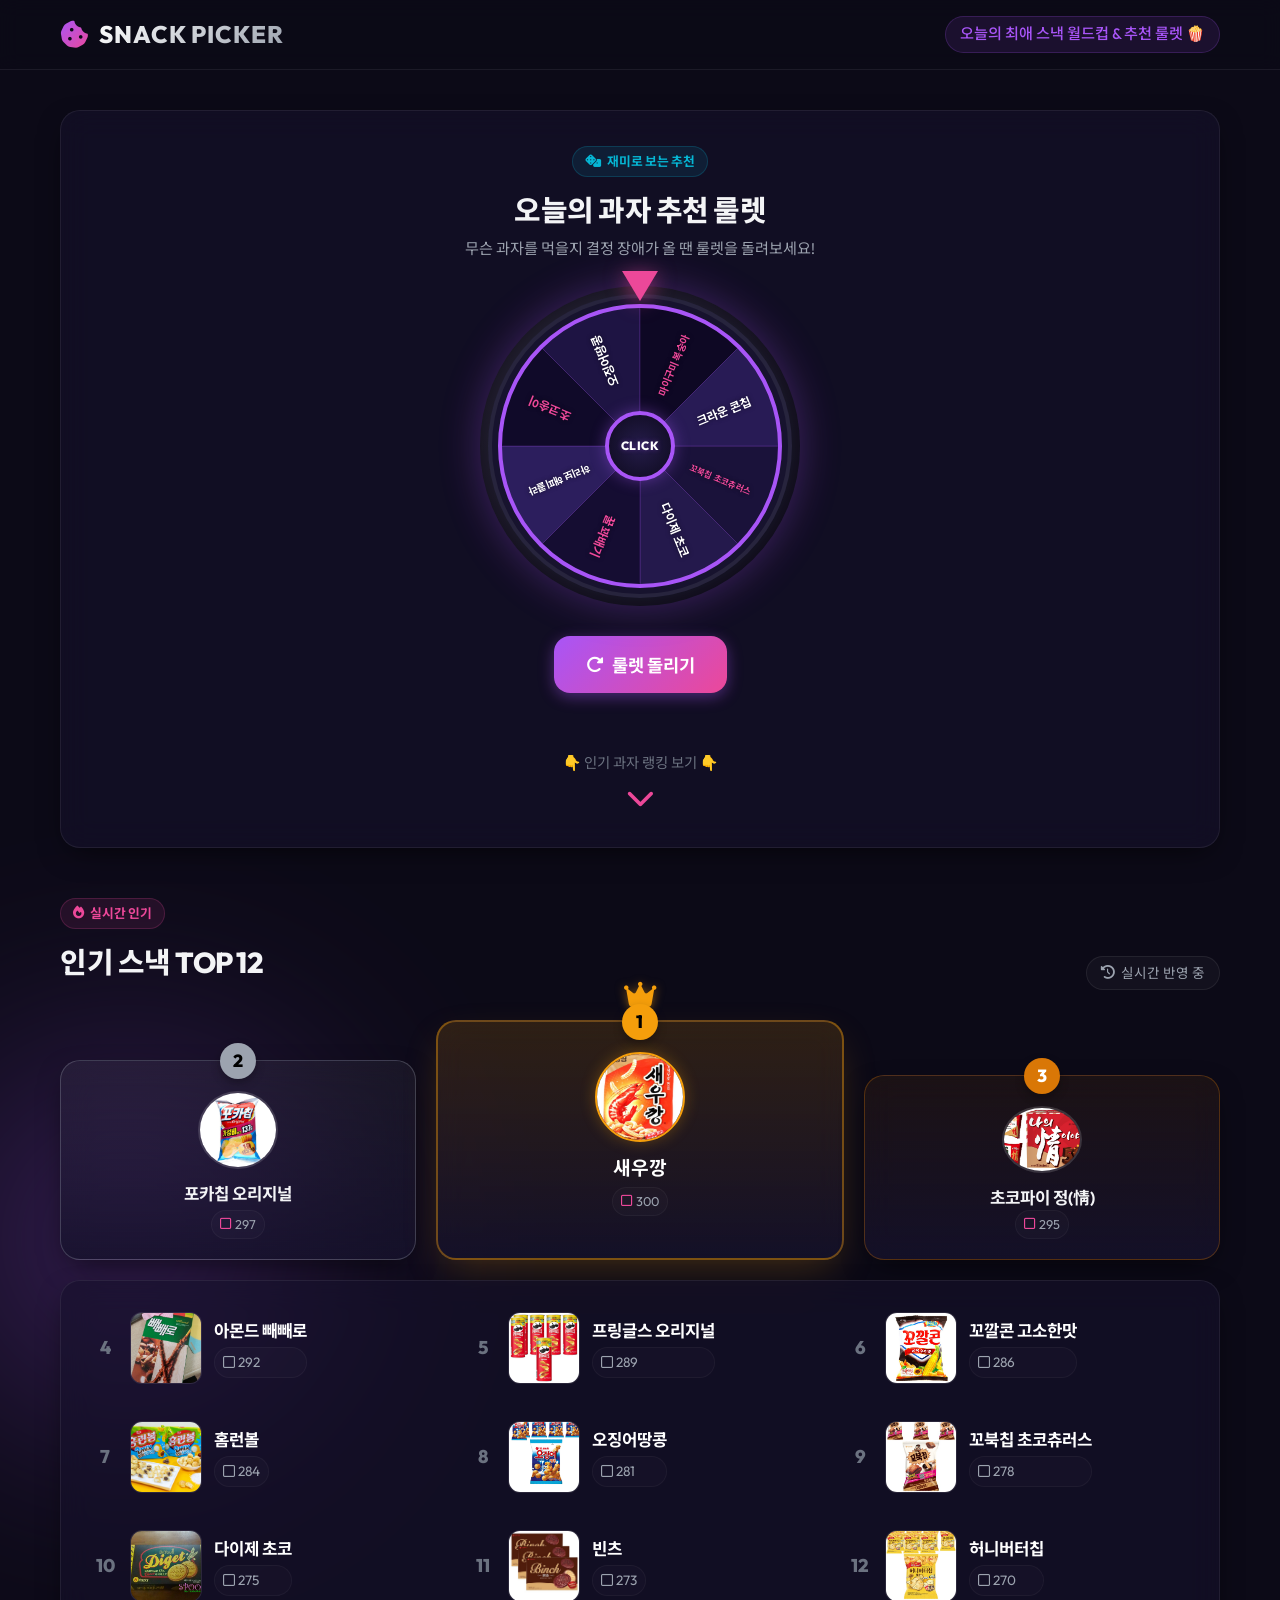
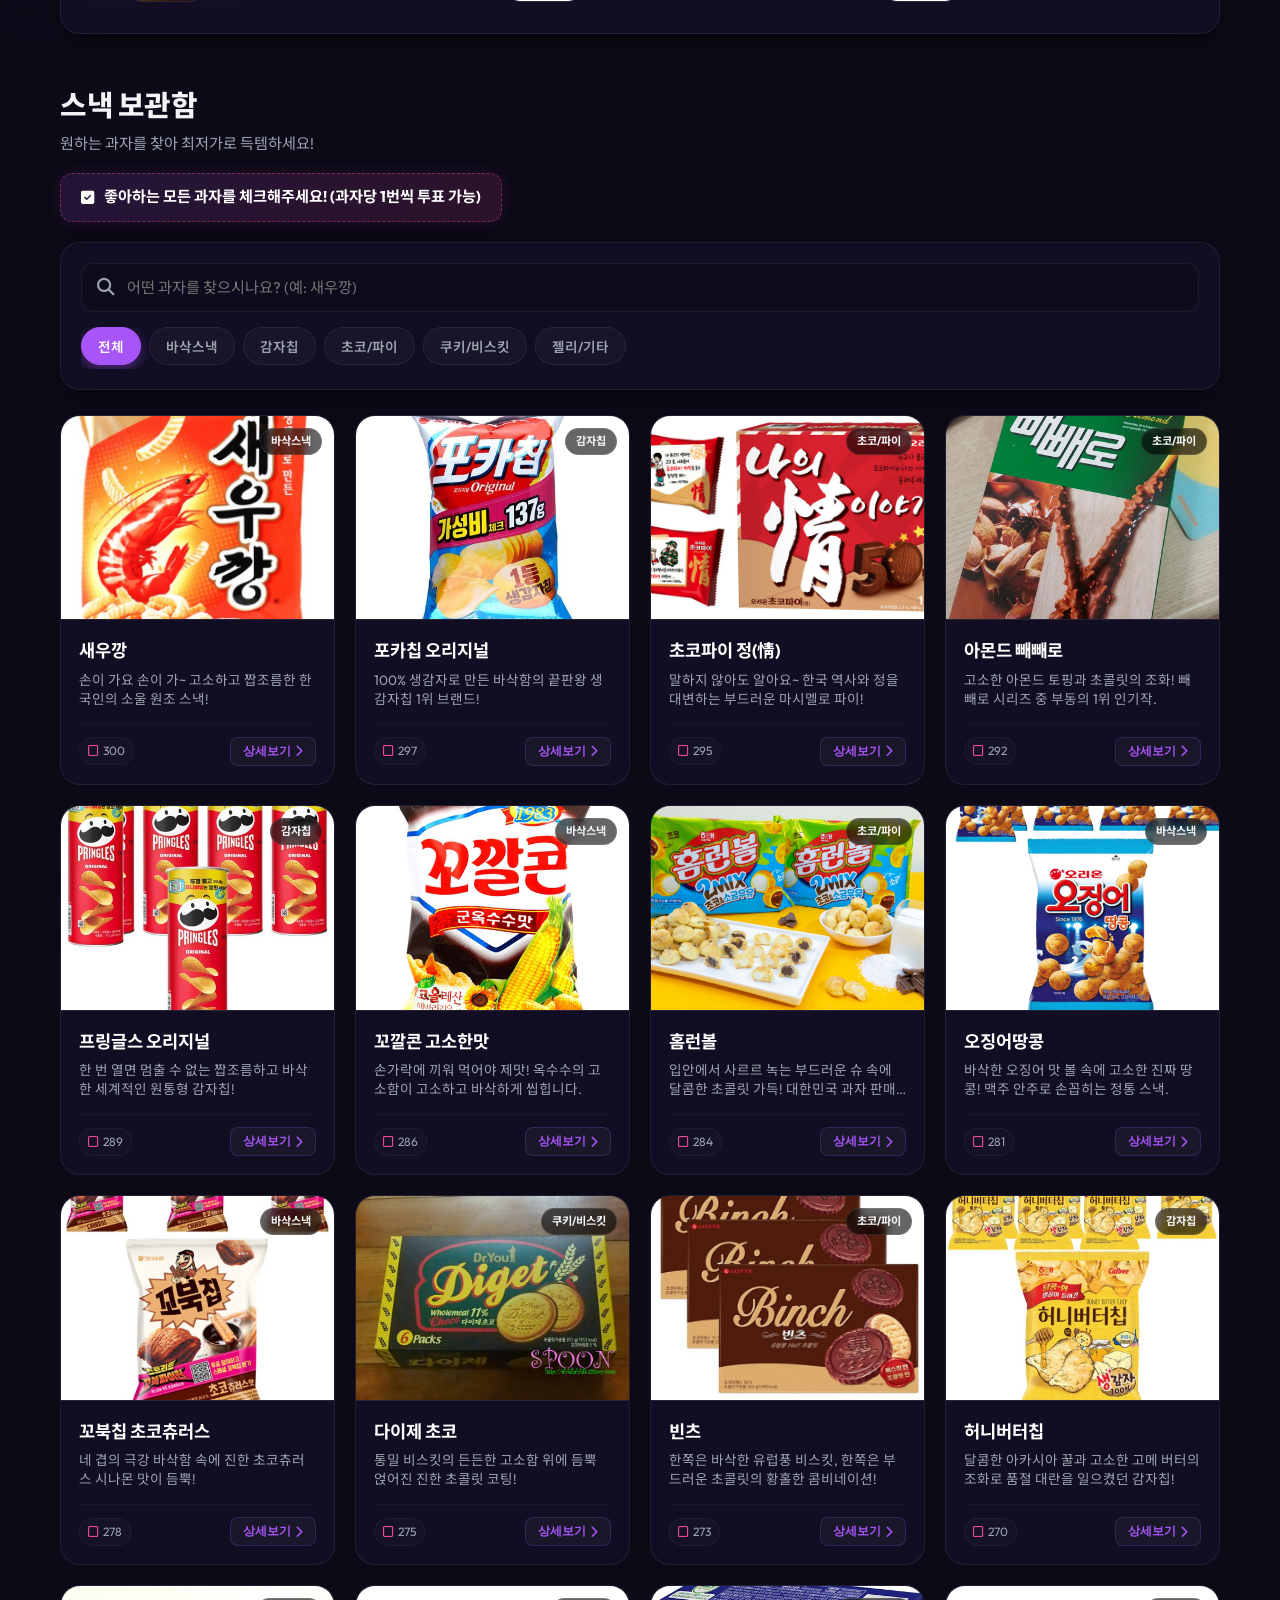
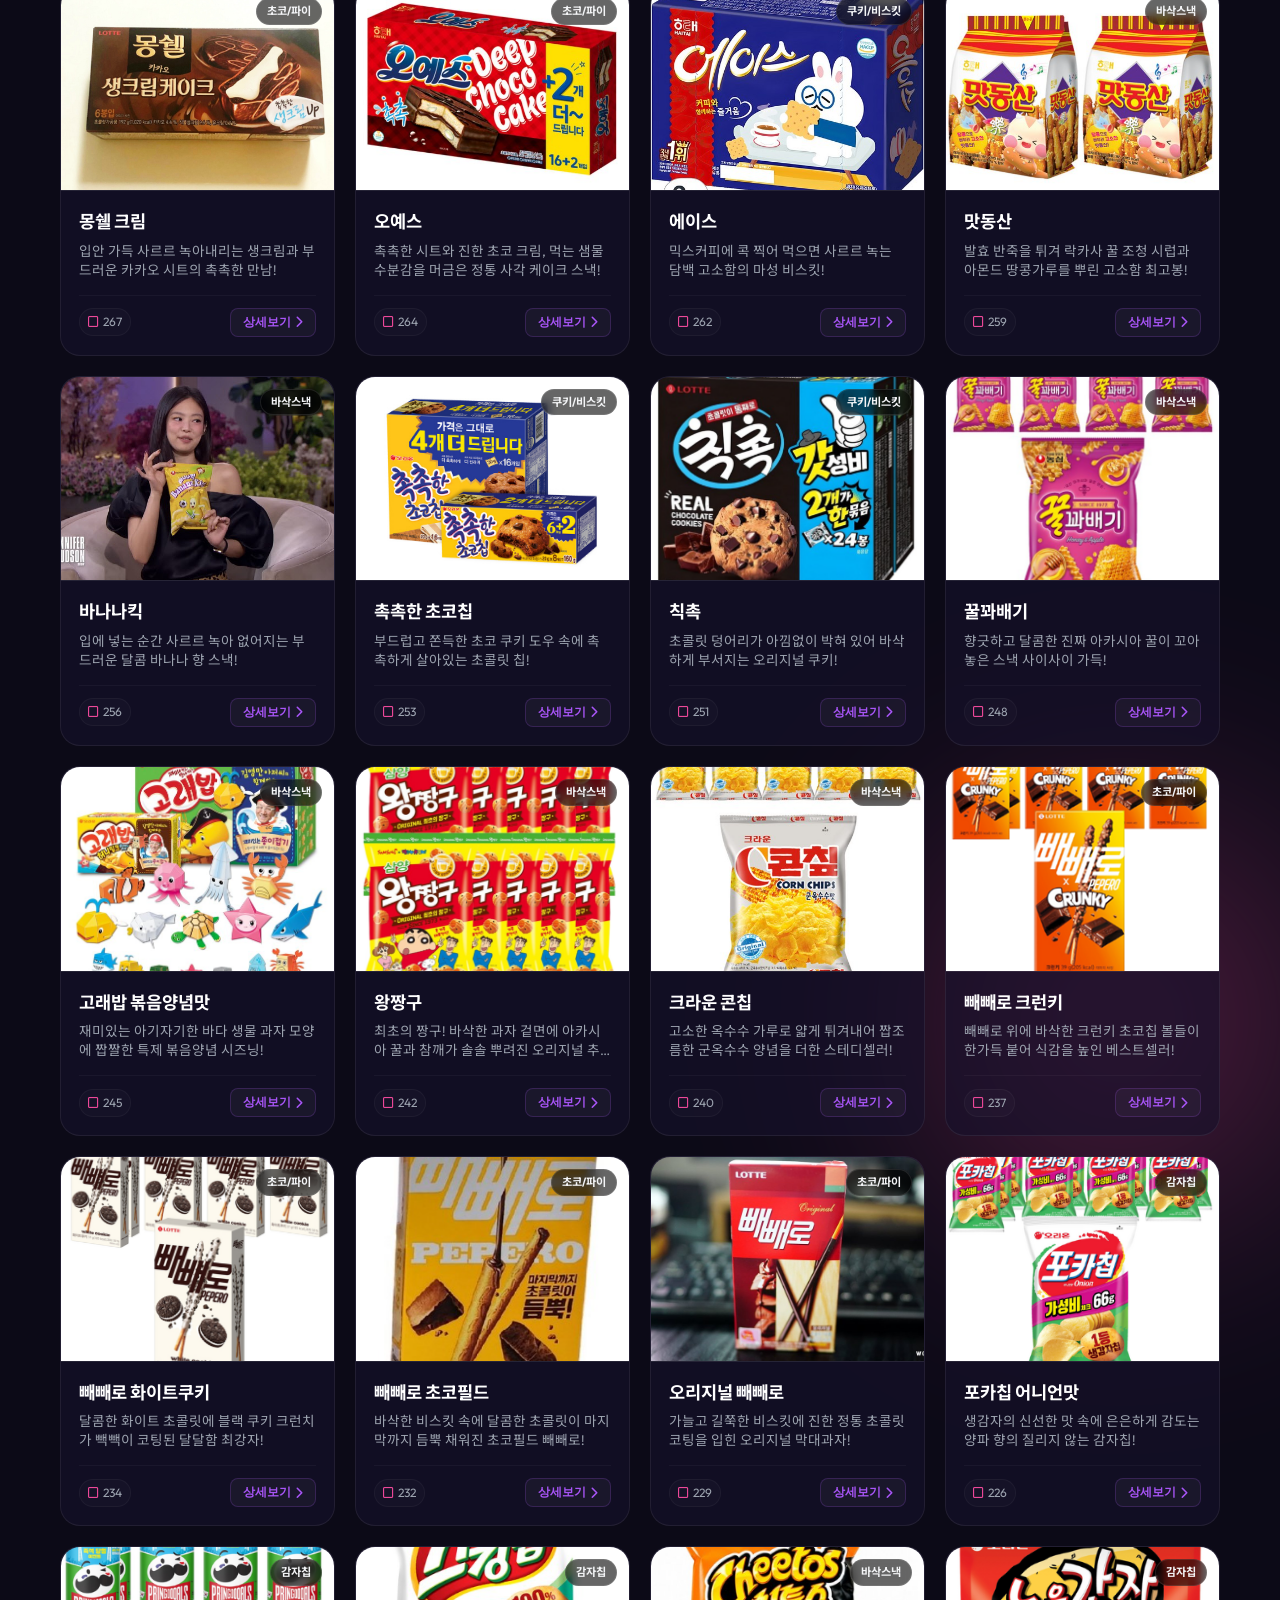
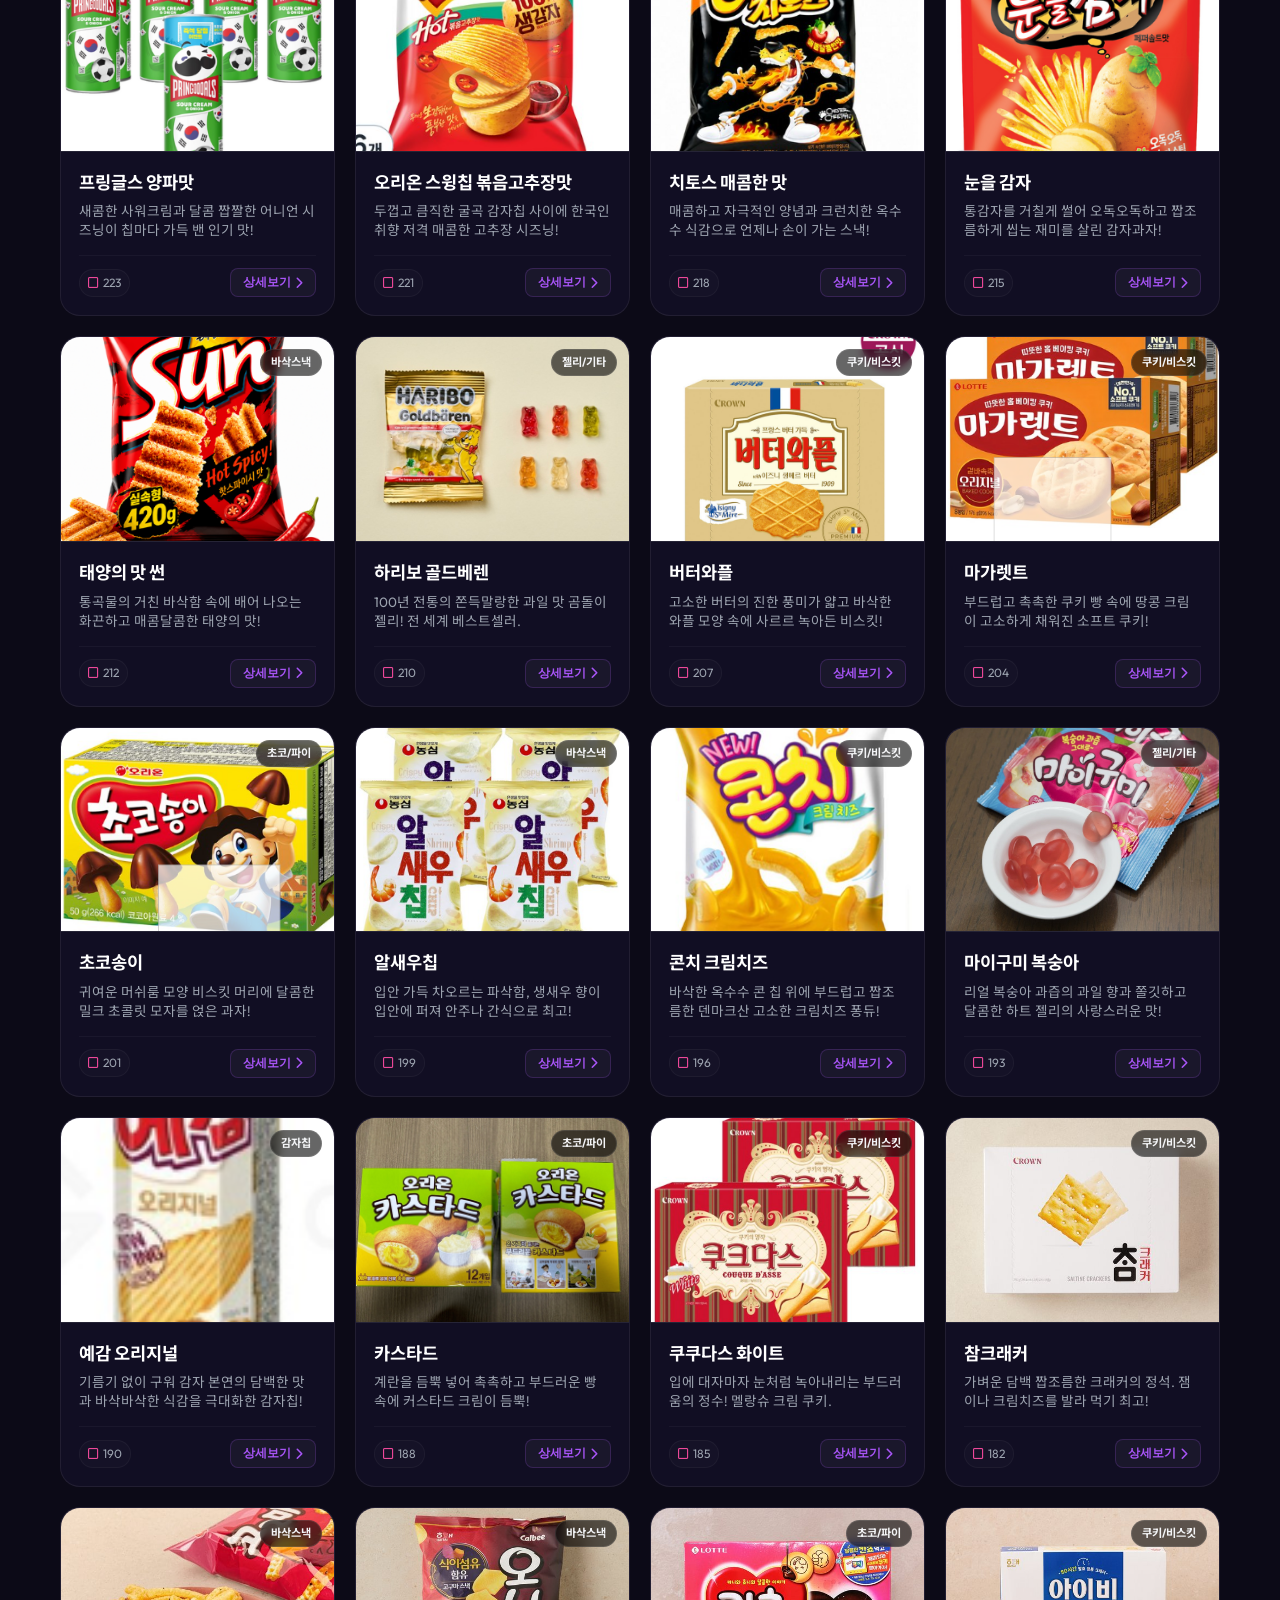
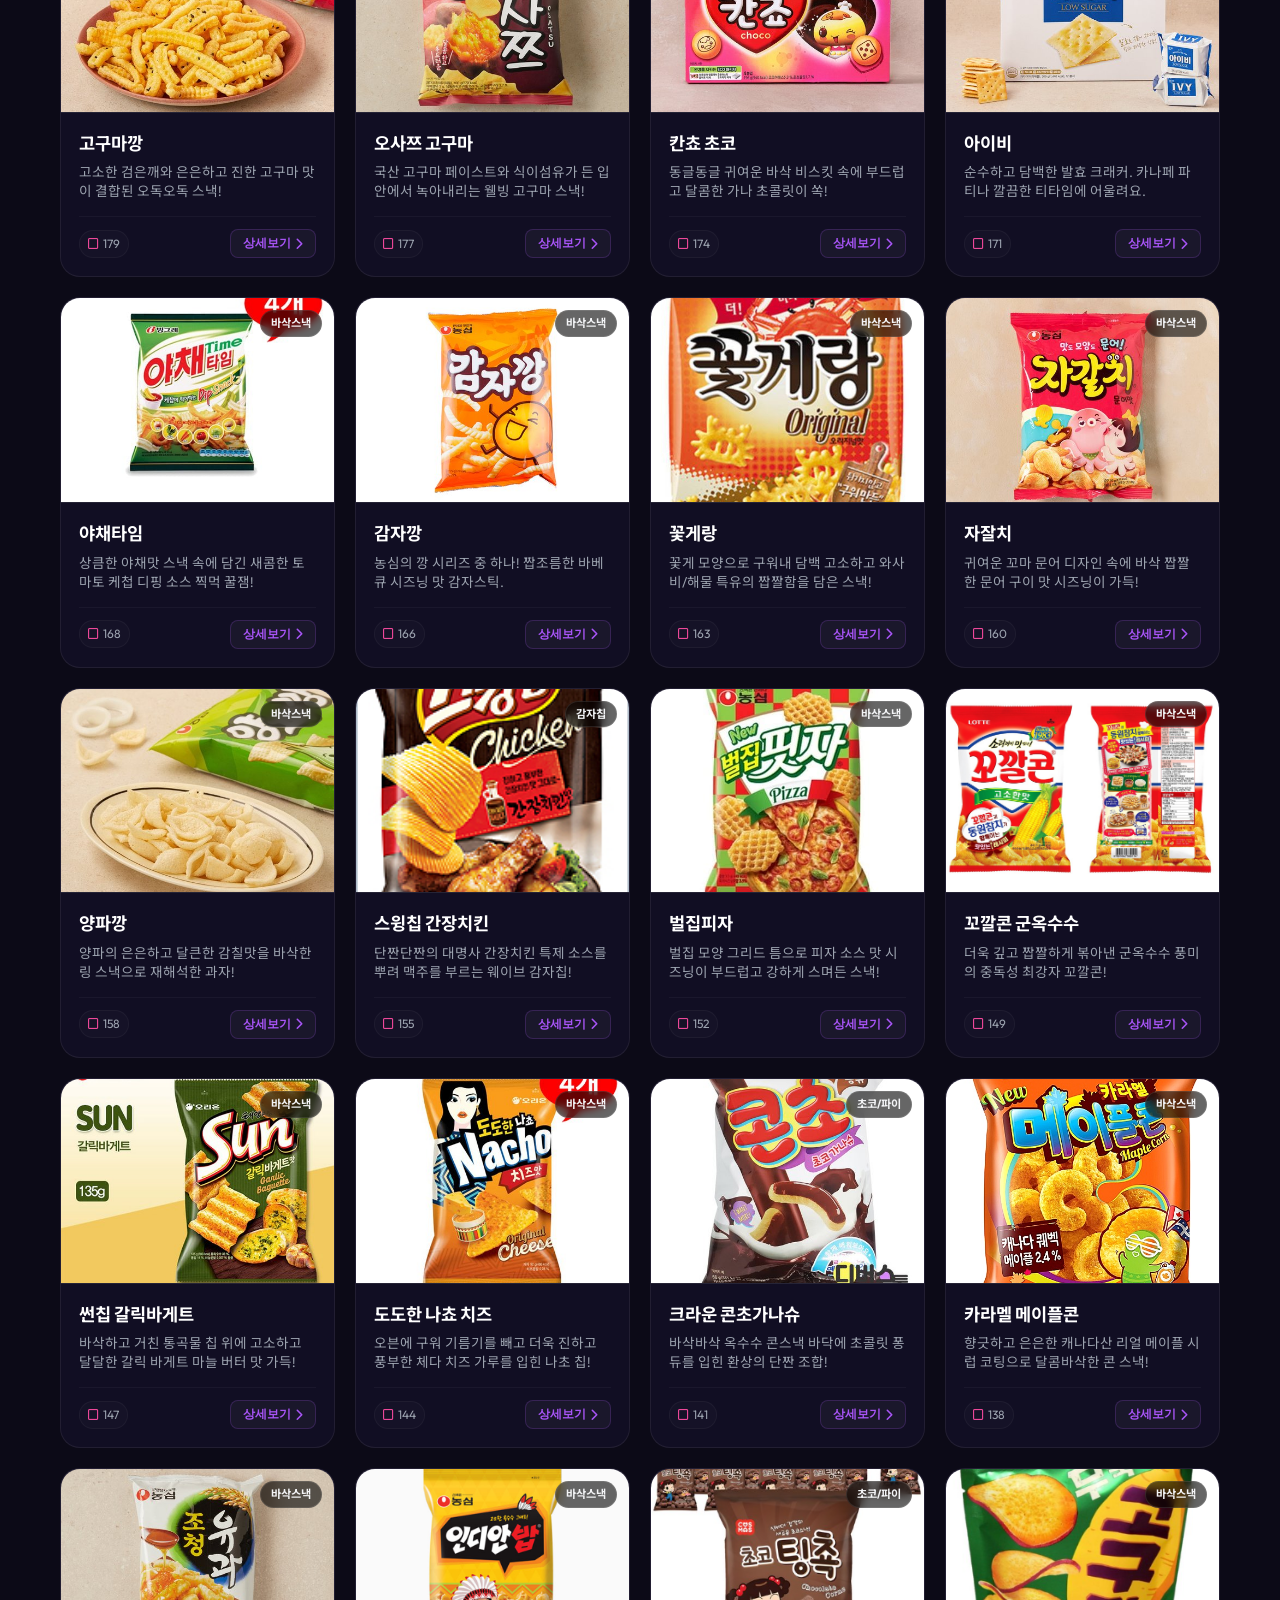
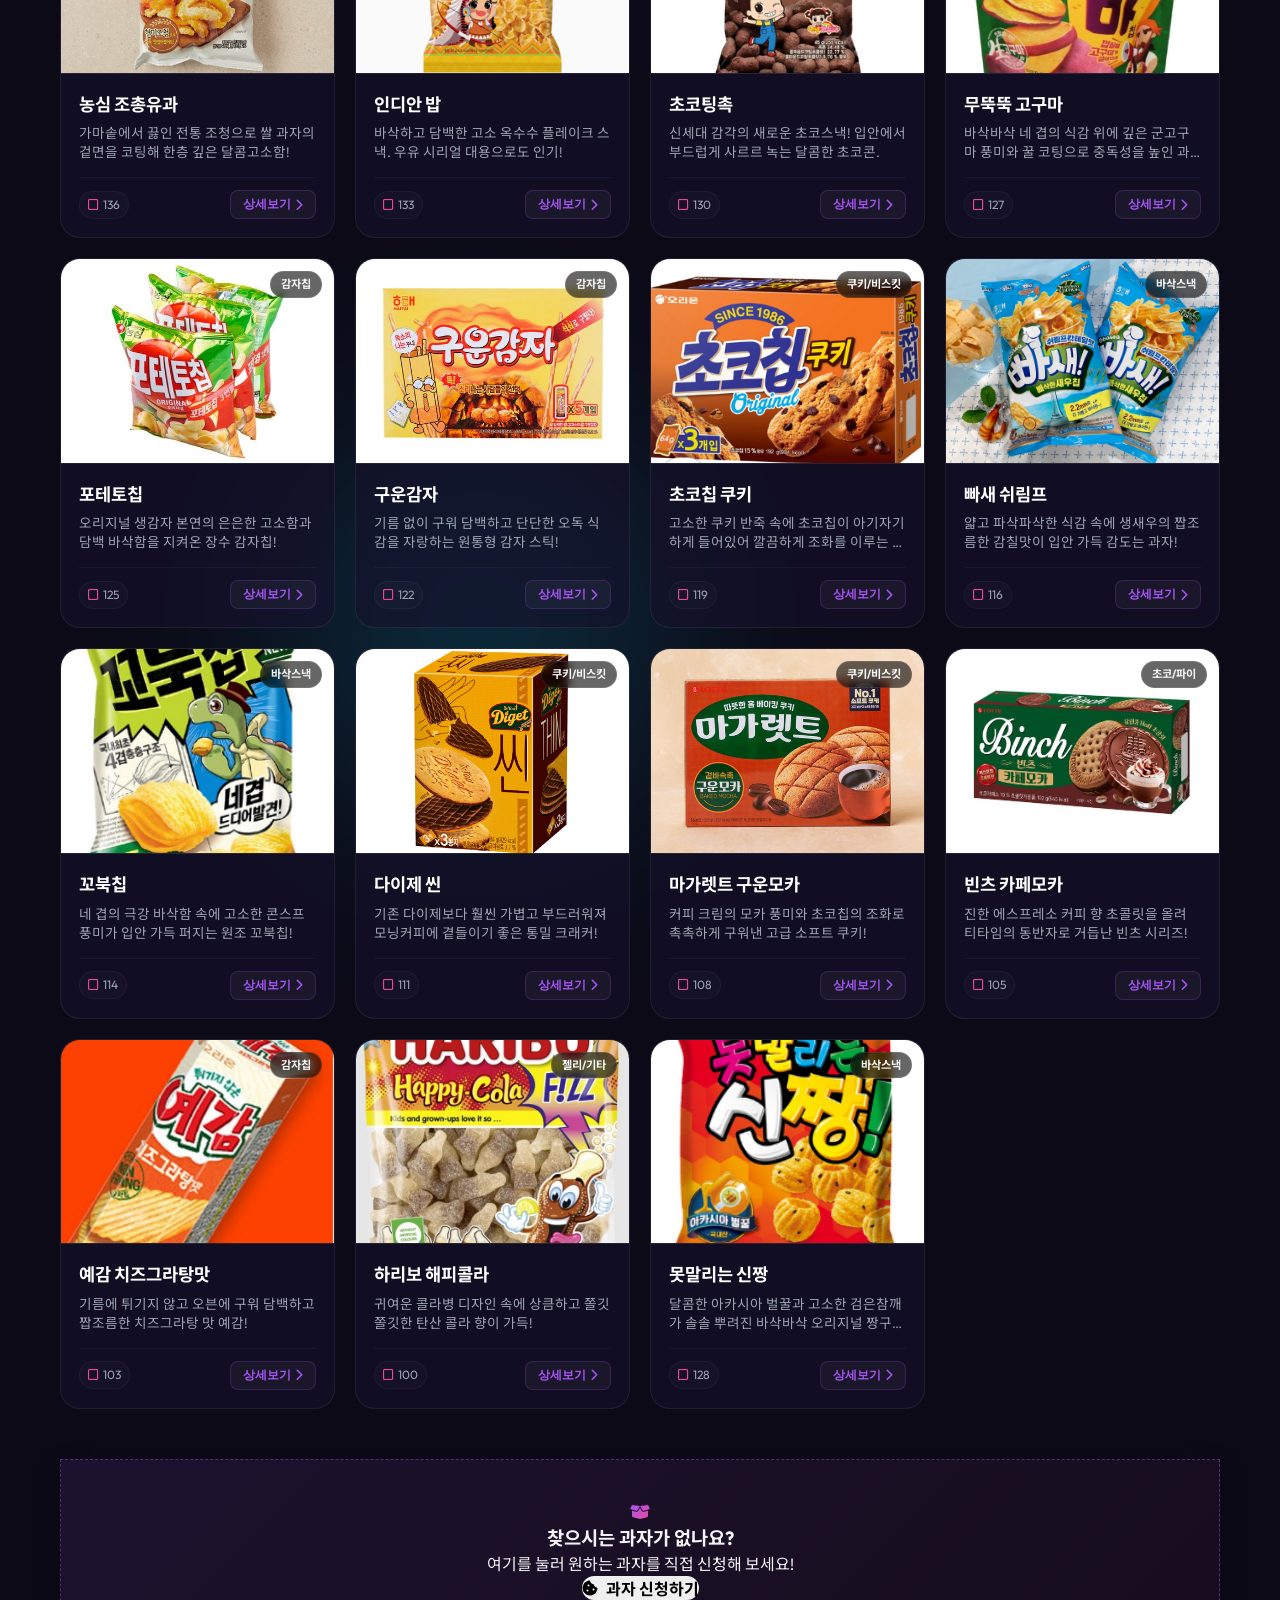
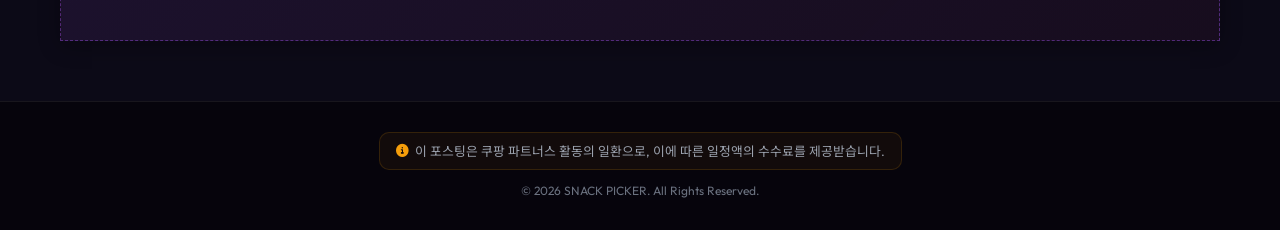
==== index.html @ f9c1447b "Clean inline styles and bust CSS cache" ====
<!DOCTYPE html>
<html lang="ko">
<head>
  <meta charset="UTF-8">
  <meta name="viewport" content="width=device-width, initial-scale=1.0, maximum-scale=1.0, user-scalable=no">
  <title>오늘의 최애 스낵 - 과자 추천 룰렛 & 실시간 인기 순위</title>
  
  <!-- SEO Meta Tags -->
  <meta name="description" content="오늘 어떤 과자를 먹을지 고민되시나요? 재미있는 룰렛을 돌려 오늘 최고의 스낵을 추천받고, 실시간 인기 순위 TOP 12도 확인해보세요!">
  <meta property="og:title" content="오늘의 최애 스낵 - 과자 추천 룰렛 & 실시간 인기 순위">
  <meta property="og:description" content="재미있는 룰렛으로 스낵을 추천받고 실시간 최저가 혜택까지!">
  <meta property="og:type" content="website">
  
  <!-- Fonts & Icons -->
  <link rel="preconnect" href="https://fonts.googleapis.com">
  <link rel="preconnect" href="https://fonts.gstatic.com" crossorigin>
  <link href="https://fonts.googleapis.com/css2?family=Noto+Sans+KR:wght@300;400;500;700;900&family=Outfit:wght@300;400;600;800&display=swap" rel="stylesheet">
  <link rel="stylesheet" href="https://cdnjs.cloudflare.com/ajax/libs/font-awesome/6.4.0/css/all.min.css">
  <link rel="icon" type="image/svg+xml" href="data:image/svg+xml,<svg xmlns=%22http://www.w3.org/2000/svg%22 viewBox=%220 0 100 100%22><text y=%22.9em%22 font-size=%2290%22>🍪</text></svg>">
  <link rel="manifest" href="manifest.json">
  <meta name="theme-color" content="#0c0a17">
  <link rel="apple-touch-icon" href="images/icon-192.png">
  
  <!-- Stylesheets -->
  <link rel="stylesheet" href="style.css?v=3">
</head>
<body>

  <!-- Background Glowing Orbs -->
  <div class="glowing-orb orb-1"></div>
  <div class="glowing-orb orb-2"></div>
  <div class="glowing-orb orb-3"></div>

  <header class="app-header">
    <div class="container">
      <div class="header-logo">
        <i class="fa-solid fa-cookie-bite logo-icon"></i>
        <h1>SNACK PICKER</h1>
      </div>
      <p class="header-subtitle">오늘의 최애 스낵 월드컵 & 추천 룰렛 🍿</p>
    </div>
  </header>

  <main class="main-content container">

    <!-- 1. Roulette Game Section -->
    <section class="roulette-section glass-panel" id="roulette-section">
      <div class="section-badge"><i class="fa-solid fa-dice"></i> 재미로 보는 추천</div>
      <h2 class="section-title">오늘의 과자 추천 룰렛</h2>
      <p class="section-desc">무슨 과자를 먹을지 결정 장애가 올 땐 룰렛을 돌려보세요!</p>
      
      <div class="roulette-container">
        <div class="roulette-wheel-wrapper">
          <div class="roulette-pointer"></div>
          <div class="roulette-wheel" id="roulette-wheel">
            <!-- Dynamic segments will be inserted here -->
            <div class="wheel-center">
              <span class="center-text">CLICK</span>
            </div>
          </div>
        </div>
        
        <div class="roulette-controls">
          <button class="btn btn-primary btn-lg" id="btn-spin">
            <i class="fa-solid fa-rotate-right"></i> 룰렛 돌리기
          </button>
        </div>
        
        <!-- Scroll Indicator -->
        <div class="scroll-indicator" onclick="document.getElementById('ranking-section').scrollIntoView({behavior: 'smooth'})">
          <span style="display:block; margin-bottom: 8px; font-size: 0.9rem; color: var(--text-dim);">👇 인기 과자 랭킹 보기 👇</span>
          <i class="fa-solid fa-chevron-down"></i>
        </div>
      </div>
    </section>

    <!-- 2. Real-Time Ranking Dashboard (Top 12) -->
    <section class="ranking-section" id="ranking-section">
      <div class="section-header-row">
        <div>
          <div class="section-badge badge-hot"><i class="fa-solid fa-fire"></i> 실시간 인기</div>
          <h2 class="section-title">인기 스낵 TOP 12</h2>
        </div>
        <div class="ranking-timer">
          <i class="fa-solid fa-clock-rotate-left"></i> 실시간 반영 중
        </div>
      </div>
      
      <!-- Top 3 Podium (Visual Highlights) -->
      <div class="podium-container" id="podium-container">
        <!-- Rendered by app.js -->
      </div>

      <!-- Rank 4-12 List -->
      <div class="ranking-grid glass-panel" id="ranking-grid">
        <!-- Rendered by app.js -->
      </div>
    </section>

    <!-- 3. All Snacks Grid with Search and Filter -->
    <section class="catalog-section" id="catalog-section">
      <div class="catalog-header">
        <div>
          <h2 class="section-title">스낵 보관함</h2>
          <p class="section-desc" style="margin-bottom: 12px;">원하는 과자를 찾아 최저가로 득템하세요!</p>
          <div class="vote-instruction-banner">
            <i class="fa-solid fa-square-check"></i> 좋아하는 모든 과자를 체크해주세요! (과자당 1번씩 투표 가능)
          </div>
        </div>
      </div>

      <!-- Search & Filters -->
      <div class="filter-bar glass-panel">
        <div class="search-box">
          <i class="fa-solid fa-magnifying-glass search-icon"></i>
          <input type="text" id="search-input" placeholder="어떤 과자를 찾으시나요? (예: 새우깡)">
          <button class="clear-btn" id="search-clear-btn" style="display: none;">
            <i class="fa-solid fa-circle-xmark"></i>
          </button>
        </div>
        
        <div class="category-tabs" id="category-tabs">
          <button class="tab-btn active" data-category="all">전체</button>
          <button class="tab-btn" data-category="snack">바삭스낵</button>
          <button class="tab-btn" data-category="potato">감자칩</button>
          <button class="tab-btn" data-category="choco">초코/파이</button>
          <button class="tab-btn" data-category="biscuit">쿠키/비스킷</button>
          <button class="tab-btn" data-category="jelly">젤리/기타</button>
        </div>
      </div>

      <!-- Snack Grid -->
      <div class="snack-grid" id="snack-grid">
        <!-- Dynamic snack cards will be inserted here -->
      </div>
      
      <!-- No Results State -->
      <div class="no-results" id="no-results" style="display: none;">
        <i class="fa-regular fa-face-frown-open"></i>
        <h3>검색 결과가 없습니다</h3>
        <p>다른 과자 이름을 입력해 보세요.</p>
        <button id="search-request-btn" class="btn btn-primary" style="margin-top: 15px;">
          <i class="fa-solid fa-plus"></i> 과자 추가하기 요청
        </button>
      </div>

      <!-- New Request Block at the bottom of the catalog -->
      <div class="snack-request-block" id="bottom-request-btn">
        <i class="fa-solid fa-box-open"></i>
        <h3>찾으시는 과자가 없나요?</h3>
        <p>여기를 눌러 원하는 과자를 직접 신청해 보세요!</p>
        <button class="btn btn-outline"><i class="fa-solid fa-cookie-bite"></i> 과자 신청하기</button>
      </div>
    </section>

  </main>

  <!-- 4. Footer with Legal Disclaimer -->
  <footer class="app-footer">
    <div class="container">
      <p class="disclaimer">
        <i class="fa-solid fa-circle-info"></i> 이 포스팅은 쿠팡 파트너스 활동의 일환으로, 이에 따른 일정액의 수수료를 제공받습니다.
      </p>
      <p class="copyright">&copy; 2026 SNACK PICKER. All Rights Reserved.</p>
    </div>
  </footer>

  <!-- 5. Interactive Details & Redirect Modal -->
  <div class="modal-overlay" id="snack-modal">
    <div class="modal-content glass-panel animate-zoom">
      <button class="modal-close" id="modal-close-btn">&times;</button>
      
      <div class="modal-body">
        <div class="modal-image-wrapper">
          <div class="modal-snack-badge" id="modal-badge">HOT</div>
          <img src="" alt="" id="modal-img" class="modal-img">
          <!-- Fallback styled box -->
          <div id="modal-img-fallback" class="modal-img-fallback" style="display: none;">
            <i class="fa-solid fa-cookie"></i>
          </div>
        </div>
        
        <div class="modal-info">
          <div class="modal-category" id="modal-category">SNACK</div>
          <h3 class="modal-title" id="modal-title">과자 이름</h3>
          <p class="modal-desc" id="modal-desc">과자 설명이 들어갈 자리입니다.</p>
          
          <div class="modal-stats">
            <span class="stat-item"><i class="fa-solid fa-heart text-danger animate-pulse"></i> 실시간 투표수: <strong id="modal-votes">0</strong>개</span>
          </div>

          <div class="modal-actions">
            <a href="#" target="_blank" rel="noopener noreferrer" class="btn btn-primary btn-block btn-lg" id="modal-btn-buy">
              <i class="fa-solid fa-cart-shopping"></i> 쿠팡 & 구매
            </a>
            <p class="modal-disclaimer">※ 위 버튼 클릭 시 쿠팡 파트너스 제휴 페이지로 이동합니다.</p>
          </div>
        </div>
      </div>
    </div>
  </div>

  <!-- Toast Container for Notifications -->
  <div class="toast-container" id="toast-container"></div>

  <!-- 6. Request Snack Modal -->
  <div class="modal-overlay" id="request-modal">
    <div class="modal-content glass-panel animate-zoom">
      <button class="modal-close" id="request-modal-close-btn">&times;</button>
      
      <div class="modal-body">
        <div class="modal-info" style="padding: 30px;">
          <div class="modal-category" style="color: var(--accent-pink);"><i class="fa-regular fa-paper-plane"></i> 피드백 창구</div>
          <h3 class="modal-title">원하는 과자 추가 신청</h3>
          <p class="modal-desc">"내가 좋아하는 과자가 목록에 없나요?" 여기에 신청해 주시면 빠르게 추가해 드릴게요! 🍿</p>
          
          <form id="snack-request-form" class="request-form">
            <div class="form-group">
              <label for="req-snack-name">과자 이름 <span class="text-danger">*</span></label>
              <input type="text" id="req-snack-name" name="snack_name" placeholder="예: 꼬북칩 초코츄러스맛, 포카칩 어니언맛" required>
            </div>
            
            <div class="form-group">
              <label for="req-snack-reason">추천하는 이유 (선택)</label>
              <textarea id="req-snack-reason" name="reason" placeholder="이 과자의 매력을 어필해 주세요!" rows="3"></textarea>
            </div>
            
            <div class="form-group">
              <label for="req-user-email">답변받을 이메일 주소 (선택)</label>
              <input type="email" id="req-user-email" name="user_email" placeholder="예: user@example.com">
            </div>

            <div class="modal-actions" style="margin-top: 15px;">
              <button type="submit" class="btn btn-primary btn-block btn-lg" id="btn-submit-request">
                <i class="fa-solid fa-paper-plane"></i> 신청서 제출하기
              </button>
            </div>
          </form>
        </div>
      </div>
    </div>
  </div>

  <!-- Scripts -->
  <script src="data.js"></script>
  <script src="app.js"></script>
</body>
</html>
---- style.css ----
/* Base Reset & Core Variables */
:root {
  --bg-color: #0c0a17;
  --panel-bg: rgba(22, 18, 44, 0.6);
  --panel-border: rgba(255, 255, 255, 0.07);
  --text-main: #f3f4f6;
  --text-muted: #9ca3af;
  --text-dim: #6b7280;
  
  /* Vibrant Accent Colors */
  --primary: #a855f7;
  --primary-glow: rgba(168, 85, 247, 0.4);
  --accent-pink: #ec4899;
  --accent-pink-glow: rgba(236, 72, 153, 0.3);
  --accent-cyan: #06b6d4;
  --accent-cyan-glow: rgba(6, 182, 212, 0.3);
  --gold: #f59e0b;
  --silver: #9ca3af;
  --bronze: #d97706;
  --danger: #ef4444;
  
  --font-family: 'Outfit', 'Noto Sans KR', sans-serif;
  --transition-smooth: all 0.3s cubic-bezier(0.4, 0, 0.2, 1);
  --card-shadow: 0 10px 30px -10px rgba(0, 0, 0, 0.7);
  --neon-shadow: 0 0 20px rgba(168, 85, 247, 0.25);
  
  --header-height: 70px;
}

* {
  box-sizing: border-box;
  margin: 0;
  padding: 0;
  -webkit-tap-highlight-color: transparent;
}

body {
  background-color: var(--bg-color);
  color: var(--text-main);
  font-family: var(--font-family);
  min-height: 100vh;
  line-height: 1.5;
  overflow-x: hidden;
  position: relative;
}

/* Background Glowing Orbs */
.glowing-orb {
  position: absolute;
  border-radius: 50%;
  filter: blur(120px);
  z-index: -1;
  opacity: 0.45;
  pointer-events: none;
}

.orb-1 {
  top: 10%;
  left: -10%;
  width: 40vw;
  height: 40vw;
  background: radial-gradient(circle, var(--primary) 0%, transparent 70%);
  animation: floatOrb 25s infinite alternate;
}

.orb-2 {
  top: 40%;
  right: -10%;
  width: 45vw;
  height: 45vw;
  background: radial-gradient(circle, var(--accent-pink) 0%, transparent 70%);
  animation: floatOrb 30s infinite alternate-reverse;
}

.orb-3 {
  bottom: 10%;
  left: 20%;
  width: 35vw;
  height: 35vw;
  background: radial-gradient(circle, var(--accent-cyan) 0%, transparent 70%);
}

@keyframes floatOrb {
  0% { transform: translateY(0) scale(1); }
  100% { transform: translateY(-40px) scale(1.1); }
}

/* Utilities & Layout */
.container {
  width: 100%;
  max-width: 1200px;
  margin: 0 auto;
  padding: 0 20px;
}

/* Glassmorphism Panel */
.glass-panel {
  background: var(--panel-bg);
  border: 1px solid var(--panel-border);
  border-radius: 20px;
  backdrop-filter: blur(15px);
  -webkit-backdrop-filter: blur(15px);
  box-shadow: var(--card-shadow);
}

/* Buttons */
.btn {
  display: inline-flex;
  align-items: center;
  justify-content: center;
  gap: 8px;
  font-family: var(--font-family);
  font-weight: 700;
  border: none;
  border-radius: 12px;
  cursor: pointer;
  transition: var(--transition-smooth);
  text-decoration: none;
  font-size: 1rem;
}

.btn-primary {
  background: linear-gradient(135deg, var(--primary) 0%, var(--accent-pink) 100%);
  color: #fff;
  box-shadow: 0 4px 15px rgba(168, 85, 247, 0.4);
}

.btn-primary:hover {
  transform: translateY(-2px);
  box-shadow: 0 8px 25px rgba(168, 85, 247, 0.6);
}

.btn-primary:active {
  transform: translateY(1px);
}

.btn-lg {
  padding: 16px 32px;
  font-size: 1.1rem;
  border-radius: 16px;
}

.btn-block {
  width: 100%;
}

/* Header */
.app-header {
  height: var(--header-height);
  display: flex;
  align-items: center;
  border-bottom: 1px solid var(--panel-border);
  background: rgba(12, 10, 23, 0.8);
  backdrop-filter: blur(10px);
  -webkit-backdrop-filter: blur(10px);
  position: sticky;
  top: 0;
  z-index: 100;
}

.app-header .container {
  display: flex;
  justify-content: space-between;
  align-items: center;
}

.header-logo {
  display: flex;
  align-items: center;
  gap: 10px;
}

.logo-icon {
  font-size: 1.8rem;
  background: linear-gradient(135deg, var(--primary), var(--accent-pink));
  -webkit-background-clip: text;
  -webkit-text-fill-color: transparent;
  animation: pulseLogo 3s infinite;
}

@keyframes pulseLogo {
  0%, 100% { filter: drop-shadow(0 0 2px rgba(168, 85, 247, 0.5)); }
  50% { filter: drop-shadow(0 0 10px rgba(236, 72, 153, 0.8)); }
}

.header-logo h1 {
  font-size: 1.5rem;
  font-weight: 800;
  letter-spacing: 1px;
  background: linear-gradient(135deg, #fff, var(--text-muted));
  -webkit-background-clip: text;
  -webkit-text-fill-color: transparent;
}

.header-subtitle {
  font-size: 0.95rem;
  font-weight: 500;
  color: var(--primary);
  background: rgba(168, 85, 247, 0.1);
  padding: 6px 14px;
  border-radius: 30px;
  border: 1px solid rgba(168, 85, 247, 0.2);
}

/* Sections Common styling */
.main-content {
  padding-top: 40px;
  padding-bottom: 60px;
  display: flex;
  flex-direction: column;
  gap: 50px;
}

.section-badge {
  display: inline-flex;
  align-items: center;
  gap: 6px;
  font-size: 0.8rem;
  font-weight: 700;
  text-transform: uppercase;
  color: var(--accent-cyan);
  background: rgba(6, 182, 212, 0.1);
  padding: 5px 12px;
  border-radius: 30px;
  border: 1px solid rgba(6, 182, 212, 0.2);
  margin-bottom: 12px;
}

.section-badge.badge-hot {
  color: var(--accent-pink);
  background: rgba(236, 72, 153, 0.1);
  border-color: rgba(236, 72, 153, 0.2);
}

.section-title {
  font-size: 1.8rem;
  font-weight: 800;
  margin-bottom: 6px;
  letter-spacing: -0.5px;
}

.section-desc {
  color: var(--text-muted);
  font-size: 0.95rem;
  margin-bottom: 25px;
}

/* --- ROULETTE STYLING --- */
.roulette-section {
  padding: 35px;
  text-align: center;
}

.roulette-container {
  display: flex;
  flex-direction: column;
  align-items: center;
  gap: 30px;
  margin-top: 15px;
}

.roulette-wheel-wrapper {
  position: relative;
  width: 320px;
  height: 320px;
  border-radius: 50%;
  box-shadow: 0 0 40px rgba(168, 85, 247, 0.3), inset 0 0 30px rgba(0,0,0,0.6);
  padding: 8px;
  background: linear-gradient(135deg, rgba(255, 255, 255, 0.1), rgba(255, 255, 255, 0.02));
}

.roulette-pointer {
  position: absolute;
  top: -15px;
  left: 50%;
  transform: translateX(-50%);
  width: 0;
  height: 0;
  border-left: 18px solid transparent;
  border-right: 18px solid transparent;
  border-top: 30px solid var(--accent-pink);
  z-index: 10;
  filter: drop-shadow(0 4px 10px rgba(236, 72, 153, 0.6));
}

.roulette-wheel {
  width: 100%;
  height: 100%;
  border-radius: 50%;
  position: relative;
  overflow: hidden;
  transition: transform 6s cubic-bezier(0.15, 0.85, 0.1, 1);
  background: #17132e;
  border: 4px solid var(--panel-border);
}

/* Dynamic roulette segments via Canvas or JS slices */
.wheel-center {
  position: absolute;
  top: 50%;
  left: 50%;
  transform: translate(-50%, -50%);
  width: 70px;
  height: 70px;
  background: radial-gradient(circle, #251c4a 0%, #0d0a1d 100%);
  border-radius: 50%;
  border: 4px solid var(--primary);
  box-shadow: 0 0 15px var(--primary-glow);
  z-index: 5;
  display: flex;
  align-items: center;
  justify-content: center;
  cursor: pointer;
}

.center-text {
  font-size: 0.75rem;
  font-weight: 800;
  letter-spacing: 0.5px;
  color: #fff;
  text-shadow: 0 0 5px var(--primary-glow);
}

.wheel-segment {
  position: absolute;
  width: 50%;
  height: 50%;
  left: 50%;
  top: 0;
  transform-origin: 0% 100%;
  overflow: hidden;
}

.wheel-segment-content {
  position: absolute;
  left: -100%;
  width: 200%;
  height: 200%;
  text-align: center;
  padding-top: 20px;
  font-weight: 700;
  font-size: 0.7rem;
  color: #fff;
  white-space: nowrap;
}

/* --- RANKING STYLING (Top 12) --- */
.ranking-section {
  display: flex;
  flex-direction: column;
  gap: 20px;
}

.section-header-row {
  display: flex;
  justify-content: space-between;
  align-items: flex-end;
}

.ranking-timer {
  font-size: 0.85rem;
  color: var(--text-muted);
  background: rgba(255,255,255,0.03);
  border: 1px solid var(--panel-border);
  padding: 6px 14px;
  border-radius: 30px;
  display: flex;
  align-items: center;
  gap: 6px;
}

/* Top 3 Podium */
.podium-container {
  display: grid;
  grid-template-columns: 1fr 1.15fr 1fr;
  align-items: flex-end;
  gap: 20px;
  margin-top: 10px;
}

.podium-card {
  display: flex;
  flex-direction: column;
  align-items: center;
  padding: 20px;
  border-radius: 20px;
  position: relative;
  text-align: center;
  transition: var(--transition-smooth);
  cursor: pointer;
}

.podium-card:hover {
  transform: translateY(-5px);
}

/* Rank 1 (Gold) */
.podium-card.rank-1 {
  height: 240px;
  border: 2px solid rgba(245, 158, 11, 0.4);
  background: linear-gradient(180deg, rgba(245, 158, 11, 0.15) 0%, rgba(22, 18, 44, 0.8) 100%);
  box-shadow: 0 15px 40px -10px rgba(245, 158, 11, 0.25);
  order: 2; /* Centered */
}

/* Rank 2 (Silver) */
.podium-card.rank-2 {
  height: 200px;
  border: 1px solid rgba(156, 163, 175, 0.3);
  background: linear-gradient(180deg, rgba(156, 163, 175, 0.08) 0%, rgba(22, 18, 44, 0.8) 100%);
  order: 1; /* Left */
}

/* Rank 3 (Bronze) */
.podium-card.rank-3 {
  height: 185px;
  border: 1px solid rgba(217, 119, 6, 0.3);
  background: linear-gradient(180deg, rgba(217, 119, 6, 0.08) 0%, rgba(22, 18, 44, 0.8) 100%);
  order: 3; /* Right */
}

.podium-badge {
  position: absolute;
  top: -18px;
  width: 36px;
  height: 36px;
  border-radius: 50%;
  display: flex;
  align-items: center;
  justify-content: center;
  font-weight: 800;
  font-size: 1.1rem;
  box-shadow: 0 4px 10px rgba(0,0,0,0.3);
}

.rank-1 .podium-badge { background: var(--gold); color: #000; }
.rank-2 .podium-badge { background: var(--silver); color: #000; }
.rank-3 .podium-badge { background: var(--bronze); color: #fff; }

.podium-crown {
  position: absolute;
  top: -42px;
  font-size: 1.8rem;
  color: var(--gold);
  filter: drop-shadow(0 2px 5px rgba(245, 158, 11, 0.5));
  animation: crownHover 2s infinite ease-in-out alternate;
}

@keyframes crownHover {
  0% { transform: translateY(0) rotate(5deg); }
  100% { transform: translateY(-4px) rotate(-5deg); }
}

.podium-img-wrapper {
  width: 80px;
  height: 80px;
  border-radius: 50%;
  overflow: hidden;
  margin-top: 10px;
  margin-bottom: 12px;
  background: rgba(255,255,255,0.05);
  border: 2px solid rgba(255,255,255,0.1);
  display: flex;
  align-items: center;
  justify-content: center;
}

.rank-1 .podium-img-wrapper {
  width: 90px;
  height: 90px;
  border-color: var(--gold);
  box-shadow: 0 0 15px rgba(245,158,11,0.3);
}

.podium-img {
  width: 100%;
  height: 100%;
  object-fit: cover;
}

.podium-fallback-icon {
  font-size: 2rem;
  color: var(--text-muted);
}

.podium-name {
  font-size: 1.05rem;
  font-weight: 700;
  margin-bottom: 4px;
  white-space: nowrap;
  overflow: hidden;
  text-overflow: ellipsis;
  max-width: 100%;
}

.rank-1 .podium-name {
  font-size: 1.2rem;
  color: #fff;
}

.podium-votes {
  font-size: 0.8rem;
  color: var(--text-muted);
  display: flex;
  align-items: center;
  gap: 4px;
}

.podium-votes i {
  color: var(--accent-pink);
}

/* Rank 4-12 List Layout */
.ranking-grid {
  display: grid;
  grid-template-columns: repeat(3, 1fr);
  gap: 15px;
  padding: 20px;
}

.rank-row-item {
  display: flex;
  align-items: center;
  gap: 12px;
  padding: 10px;
  border-radius: 12px;
  transition: var(--transition-smooth);
  cursor: pointer;
  border: 1px solid transparent;
}

.rank-row-item:hover {
  background: rgba(255, 255, 255, 0.03);
  border-color: rgba(255, 255, 255, 0.05);
}

.rank-row-num {
  font-size: 1.15rem;
  font-weight: 800;
  color: var(--text-dim);
  width: 26px;
  text-align: center;
}

.rank-row-img-wrapper {
  width: 72px;
  height: 72px;
  border-radius: 12px;
  overflow: hidden;
  background: rgba(255,255,255,0.04);
  border: 1px solid var(--panel-border);
  display: flex;
  align-items: center;
  justify-content: center;
  flex-shrink: 0;
}

.rank-row-img {
  width: 100%;
  height: 100%;
  object-fit: cover;
}

.rank-row-fallback-icon {
  font-size: 1.8rem;
  color: var(--text-dim);
}

.rank-row-info {
  display: flex;
  flex-direction: column;
  gap: 4px;
  min-width: 0;
}

.rank-row-name {
  font-weight: 700;
  font-size: 1.05rem;
  color: #fff;
  white-space: nowrap;
  overflow: hidden;
  text-overflow: ellipsis;
}

.rank-row-votes {
  font-size: 0.85rem;
  color: var(--text-muted);
}

/* --- FILTER BAR & SEARCH --- */
.filter-bar {
  padding: 20px;
  display: flex;
  flex-direction: column;
  gap: 15px;
  margin-bottom: 25px;
}

.search-box {
  position: relative;
  width: 100%;
}

.search-icon {
  position: absolute;
  left: 16px;
  top: 50%;
  transform: translateY(-50%);
  color: var(--text-muted);
  font-size: 1.1rem;
}

.search-box input {
  width: 100%;
  padding: 14px 45px;
  background: rgba(12, 10, 23, 0.5);
  border: 1px solid var(--panel-border);
  border-radius: 12px;
  color: #fff;
  font-family: var(--font-family);
  font-size: 0.95rem;
  outline: none;
  transition: var(--transition-smooth);
}

.search-box input:focus {
  border-color: var(--primary);
  box-shadow: 0 0 10px rgba(168, 85, 247, 0.15);
}

.clear-btn {
  position: absolute;
  right: 16px;
  top: 50%;
  transform: translateY(-50%);
  background: none;
  border: none;
  color: var(--text-muted);
  cursor: pointer;
  font-size: 1.2rem;
  padding: 0;
  display: flex;
  align-items: center;
  justify-content: center;
}

.clear-btn:hover {
  color: #fff;
}

.category-tabs {
  display: flex;
  gap: 8px;
  overflow-x: auto;
  padding-bottom: 4px;
  scrollbar-width: none; /* Firefox */
}

.category-tabs::-webkit-scrollbar {
  display: none; /* Chrome/Safari */
}

.tab-btn {
  background: rgba(255, 255, 255, 0.03);
  border: 1px solid var(--panel-border);
  color: var(--text-muted);
  padding: 8px 16px;
  border-radius: 20px;
  font-family: var(--font-family);
  font-weight: 600;
  font-size: 0.85rem;
  cursor: pointer;
  white-space: nowrap;
  transition: var(--transition-smooth);
}

.tab-btn:hover {
  background: rgba(255, 255, 255, 0.06);
  color: #fff;
}

.tab-btn.active {
  background: var(--primary);
  border-color: var(--primary);
  color: #fff;
  box-shadow: 0 4px 12px var(--primary-glow);
}

/* --- SNACK GRID & CARD STYLING --- */
.snack-grid {
  display: grid;
  grid-template-columns: repeat(auto-fill, minmax(260px, 1fr));
  gap: 20px;
}

.snack-card {
  background: var(--panel-bg);
  border: 1px solid var(--panel-border);
  border-radius: 20px;
  overflow: hidden;
  transition: var(--transition-smooth);
  cursor: pointer;
  display: flex;
  flex-direction: column;
  position: relative;
}

.snack-card:hover {
  transform: translateY(-6px);
  border-color: rgba(168, 85, 247, 0.3);
  box-shadow: 0 15px 35px -10px rgba(0,0,0,0.8), 0 0 15px rgba(168, 85, 247, 0.1);
}

.card-img-wrapper {
  position: relative;
  width: 100%;
  aspect-ratio: 4/3;
  background: rgba(255,255,255,0.02);
  border-bottom: 1px solid var(--panel-border);
  display: flex;
  align-items: center;
  justify-content: center;
  overflow: hidden;
}

.card-img {
  width: 100%;
  height: 100%;
  object-fit: cover;
  transition: var(--transition-smooth);
}

.snack-card:hover .card-img {
  transform: scale(1.08);
}

.card-img-fallback {
  width: 100%;
  height: 100%;
  display: flex;
  flex-direction: column;
  align-items: center;
  justify-content: center;
  gap: 10px;
  background: linear-gradient(135deg, #181432, #0c0a17);
}

.card-img-fallback i {
  font-size: 2.5rem;
  background: linear-gradient(135deg, var(--primary), var(--accent-pink));
  -webkit-background-clip: text;
  -webkit-text-fill-color: transparent;
}

.card-category-badge {
  position: absolute;
  top: 12px;
  right: 12px;
  font-size: 0.7rem;
  font-weight: 700;
  background: rgba(0, 0, 0, 0.6);
  backdrop-filter: blur(5px);
  border: 1px solid rgba(255, 255, 255, 0.1);
  padding: 4px 10px;
  border-radius: 30px;
  color: var(--text-main);
  z-index: 2;
}

.card-content {
  padding: 18px;
  display: flex;
  flex-direction: column;
  flex-grow: 1;
}

.card-title {
  font-size: 1.1rem;
  font-weight: 700;
  margin-bottom: 6px;
  color: #fff;
  white-space: nowrap;
  overflow: hidden;
  text-overflow: ellipsis;
}

.card-desc {
  font-size: 0.85rem;
  color: var(--text-muted);
  margin-bottom: 15px;
  line-height: 1.4;
  /* Multi-line ellipsis (2 lines) */
  display: -webkit-box;
  -webkit-line-clamp: 2;
  -webkit-box-orient: vertical;
  overflow: hidden;
  height: 2.8em;
}

.card-footer {
  margin-top: auto;
  display: flex;
  justify-content: space-between;
  align-items: center;
  padding-top: 12px;
  border-top: 1px solid rgba(255,255,255,0.04);
}

.card-votes {
  font-size: 0.75rem;
  color: var(--text-muted);
  display: flex;
  align-items: center;
  gap: 4px;
}

.card-votes i {
  color: var(--accent-pink);
}

.card-btn-buy {
  background: rgba(255, 255, 255, 0.04);
  color: var(--primary);
  border: 1px solid rgba(168, 85, 247, 0.2);
  padding: 5px 12px;
  border-radius: 8px;
  font-size: 0.75rem;
  font-weight: 700;
  display: flex;
  align-items: center;
  gap: 4px;
}

.snack-card:hover .card-btn-buy {
  background: var(--primary);
  color: #fff;
  border-color: var(--primary);
}

/* No results & empty state */
.no-results {
  text-align: center;
  padding: 60px 20px;
}

.no-results i {
  font-size: 3.5rem;
  color: var(--text-dim);
  margin-bottom: 15px;
}

.no-results h3 {
  font-size: 1.3rem;
  font-weight: 700;
  margin-bottom: 8px;
}

.no-results p {
  color: var(--text-muted);
  font-size: 0.9rem;
}

/* --- MODAL STYLING --- */
.modal-overlay {
  position: fixed;
  top: 0;
  left: 0;
  width: 100%;
  height: 100%;
  background: rgba(6, 4, 12, 0.85);
  backdrop-filter: blur(8px);
  -webkit-backdrop-filter: blur(8px);
  display: flex;
  align-items: center;
  justify-content: center;
  z-index: 1000;
  opacity: 0;
  pointer-events: none;
  transition: opacity 0.3s ease;
  padding: 20px;
}

.modal-overlay.active {
  opacity: 1;
  pointer-events: auto;
}

.modal-content {
  width: 100%;
  max-width: 580px;
  position: relative;
  overflow: hidden;
  border-radius: 24px;
  border: 1px solid rgba(255,255,255,0.12);
  box-shadow: 0 25px 50px -12px rgba(0, 0, 0, 0.9);
}

.animate-zoom {
  transform: scale(0.9);
  transition: transform 0.3s cubic-bezier(0.34, 1.56, 0.64, 1);
}

.modal-overlay.active .animate-zoom {
  transform: scale(1);
}

.modal-close {
  position: absolute;
  top: 15px;
  right: 15px;
  width: 32px;
  height: 32px;
  border-radius: 50%;
  background: rgba(0, 0, 0, 0.5);
  border: 1px solid rgba(255,255,255,0.1);
  color: #fff;
  font-size: 1.5rem;
  font-weight: 300;
  display: flex;
  align-items: center;
  justify-content: center;
  cursor: pointer;
  z-index: 10;
  transition: var(--transition-smooth);
}

.modal-close:hover {
  background: rgba(255, 255, 255, 0.1);
  transform: rotate(90deg);
}

.modal-body {
  display: flex;
  flex-direction: column;
}

.modal-image-wrapper {
  position: relative;
  width: 100%;
  aspect-ratio: 16/10;
  background: rgba(255, 255, 255, 0.02);
  border-bottom: 1px solid var(--panel-border);
  display: flex;
  align-items: center;
  justify-content: center;
  overflow: hidden;
}

.modal-img {
  width: 100%;
  height: 100%;
  object-fit: cover;
}

.modal-img-fallback {
  width: 100%;
  height: 100%;
  display: flex;
  align-items: center;
  justify-content: center;
  background: linear-gradient(135deg, #1c173e, #0c0a17);
}

.modal-img-fallback i {
  font-size: 4rem;
  background: linear-gradient(135deg, var(--primary), var(--accent-pink));
  -webkit-background-clip: text;
  -webkit-text-fill-color: transparent;
}

.modal-snack-badge {
  position: absolute;
  top: 15px;
  left: 15px;
  background: var(--accent-pink);
  color: #fff;
  font-size: 0.75rem;
  font-weight: 800;
  padding: 4px 12px;
  border-radius: 30px;
  box-shadow: 0 0 10px rgba(236,72,153,0.5);
  z-index: 2;
}

.modal-info {
  padding: 30px;
}

.modal-category {
  font-size: 0.8rem;
  font-weight: 700;
  color: var(--accent-cyan);
  text-transform: uppercase;
  margin-bottom: 6px;
  letter-spacing: 0.5px;
}

.modal-title {
  font-size: 1.6rem;
  font-weight: 800;
  margin-bottom: 10px;
  color: #fff;
}

.modal-desc {
  color: var(--text-muted);
  font-size: 0.95rem;
  line-height: 1.6;
  margin-bottom: 20px;
}

.modal-stats {
  margin-bottom: 25px;
  padding: 10px 15px;
  background: rgba(255, 255, 255, 0.02);
  border: 1px solid var(--panel-border);
  border-radius: 12px;
  display: inline-flex;
}

.stat-item {
  font-size: 0.85rem;
  color: var(--text-main);
  display: flex;
  align-items: center;
  gap: 6px;
}

.modal-actions {
  display: flex;
  flex-direction: column;
  gap: 12px;
}

.modal-disclaimer {
  font-size: 0.7rem;
  color: var(--text-dim);
  text-align: center;
}

/* --- FOOTER STYLING --- */
.app-footer {
  border-top: 1px solid var(--panel-border);
  background: rgba(6, 4, 12, 0.9);
  padding: 30px 0;
  text-align: center;
  position: relative;
}

.disclaimer {
  font-size: 0.8rem;
  color: var(--text-muted);
  max-width: 600px;
  margin: 0 auto 12px auto;
  line-height: 1.6;
  display: inline-flex;
  align-items: center;
  justify-content: center;
  gap: 6px;
  padding: 8px 16px;
  background: rgba(245, 158, 11, 0.05);
  border: 1px solid rgba(245, 158, 11, 0.15);
  border-radius: 10px;
}

.disclaimer i {
  color: var(--gold);
}

.copyright {
  font-size: 0.75rem;
  color: var(--text-dim);
}

/* --- MOBILE RESPONSIVE STYLING --- */
@media (max-width: 992px) {
  .ranking-grid {
    grid-template-columns: repeat(2, 1fr);
  }
}

@media (max-width: 768px) {
  :root {
    --header-height: 60px;
  }
  
  .main-content {
    padding-top: 25px;
    gap: 35px;
  }
  
  .header-logo h1 {
    font-size: 1.25rem;
  }
  
  .header-subtitle {
    font-size: 0.8rem;
    padding: 4px 10px;
  }
  
  .section-title {
    font-size: 1.45rem;
  }
  
  .section-desc {
    font-size: 0.85rem;
    margin-bottom: 20px;
  }
  
  /* Roulette mobile styling */
  .roulette-section {
    padding: 25px 15px;
  }
  
  .roulette-wheel-wrapper {
    width: 270px;
    height: 270px;
  }
  
  /* Ranking Podium mobile */
  .podium-container {
    gap: 10px;
    margin-bottom: 5px;
  }
  
  .podium-card {
    padding: 12px 10px;
    border-radius: 16px;
  }
  
  .podium-card.rank-1 {
    height: 185px;
  }
  
  .podium-card.rank-2 {
    height: 155px;
  }
  
  .podium-card.rank-3 {
    height: 145px;
  }
  
  .podium-crown {
    top: -30px;
    font-size: 1.4rem;
  }
  
  .podium-img-wrapper {
    width: 55px;
    height: 55px;
    margin-bottom: 6px;
  }
  
  .rank-1 .podium-img-wrapper {
    width: 65px;
    height: 65px;
  }
  
  .podium-name {
    font-size: 0.85rem;
  }
  
  .rank-1 .podium-name {
    font-size: 0.95rem;
  }
  
  .podium-votes {
    font-size: 0.7rem;
  }
  
  .ranking-grid {
    grid-template-columns: 1fr;
    padding: 15px;
    gap: 8px;
  }
  
  .rank-row-item {
    padding: 8px;
  }
  
  .rank-row-img-wrapper {
    width: 60px;
    height: 60px;
    border-radius: 10px;
  }
  
  .rank-row-fallback-icon {
    font-size: 1.5rem;
  }
  
  .rank-row-name {
    font-size: 0.95rem;
  }
  
  /* Catalog & filters mobile */
  .filter-bar {
    padding: 15px;
    gap: 12px;
  }
  
  .search-box input {
    padding: 12px 40px;
    font-size: 0.9rem;
  }
  
  .tab-btn {
    padding: 6px 12px;
    font-size: 0.8rem;
  }
  
  .snack-grid {
    grid-template-columns: repeat(2, 1fr); /* 2 columns on mobile for better grid visual density */
    gap: 12px;
  }
  
  .snack-card {
    border-radius: 14px;
  }
  
  .card-content {
    padding: 12px;
  }
  
  .card-title {
    font-size: 0.95rem;
    margin-bottom: 4px;
  }
  
  .card-desc {
    font-size: 0.75rem;
    height: 2.8em;
    margin-bottom: 10px;
  }
  
  .card-footer {
    padding-top: 8px;
  }
  
  .card-votes {
    font-size: 0.7rem;
  }
  
  .card-btn-buy {
    padding: 4px 8px;
    font-size: 0.7rem;
    border-radius: 6px;
  }
  
  /* Modal mobile */
  .modal-content {
    border-radius: 20px;
  }
  
  .modal-info {
    padding: 20px;
  }
  
  .modal-title {
    font-size: 1.3rem;
  }
  
  .modal-desc {
    font-size: 0.85rem;
    margin-bottom: 15px;
  }
  
  .disclaimer {
    font-size: 0.75rem;
    padding: 8px 12px;
    width: calc(100% - 40px);
  }
}

@media (max-width: 480px) {
  /* Ultra-small phones */
  .snack-grid {
    grid-template-columns: repeat(2, 1fr); /* Keep 2-column, but minimize paddings */
  }
}

/* --- FLOATING REQUEST BUTTON --- */
.floating-req-btn {
  position: fixed;
  bottom: 25px;
  right: 25px;
  height: 54px;
  padding: 0 20px;
  border-radius: 30px;
  background: linear-gradient(135deg, var(--accent-pink) 0%, var(--primary) 100%);
  border: 1px solid rgba(255, 255, 255, 0.15);
  box-shadow: 0 10px 25px rgba(236, 72, 153, 0.4), 0 0 15px rgba(168, 85, 247, 0.2);
  color: #fff;
  font-family: var(--font-family);
  font-weight: 700;
  font-size: 0.9rem;
  display: flex;
  align-items: center;
  gap: 8px;
  cursor: pointer;
  z-index: 999;
  transition: var(--transition-smooth);
}

.floating-req-btn i {
  font-size: 1.2rem;
  animation: requestWiggle 4s infinite;
}

@keyframes requestWiggle {
  0%, 90%, 100% { transform: rotate(0deg); }
  92% { transform: rotate(-15deg) scale(1.1); }
  94% { transform: rotate(15deg) scale(1.1); }
  96% { transform: rotate(-15deg) scale(1.1); }
  98% { transform: rotate(15deg) scale(1.1); }
}

.floating-req-btn:hover {
  transform: scale(1.05) translateY(-3px);
  box-shadow: 0 15px 30px rgba(236, 72, 153, 0.6), 0 0 20px rgba(168, 85, 247, 0.3);
}

.floating-req-btn:active {
  transform: scale(0.98) translateY(1px);
}

/* --- REQUEST FORM STYLING --- */
.request-form {
  display: flex;
  flex-direction: column;
  gap: 16px;
  margin-top: 15px;
}

.form-group {
  display: flex;
  flex-direction: column;
  gap: 6px;
  text-align: left;
}

.form-group label {
  font-size: 0.85rem;
  font-weight: 700;
  color: var(--text-main);
  display: flex;
  align-items: center;
  gap: 4px;
}

.form-group label .text-danger {
  color: var(--danger);
  font-weight: bold;
}

.form-group input,
.form-group textarea {
  width: 100%;
  padding: 12px 16px;
  background: rgba(12, 10, 23, 0.6);
  border: 1px solid var(--panel-border);
  border-radius: 12px;
  color: #fff;
  font-family: var(--font-family);
  font-size: 0.9rem;
  outline: none;
  transition: var(--transition-smooth);
}

.form-group textarea {
  resize: none;
}

.form-group input:focus,
.form-group textarea:focus {
  border-color: var(--accent-pink);
  box-shadow: 0 0 10px rgba(236, 72, 153, 0.2);
  background: rgba(12, 10, 23, 0.8);
}

/* Mobile Adjustments for Floating Button */
@media (max-width: 768px) {
  .floating-req-btn {
    bottom: 20px;
    right: 20px;
    height: 48px;
    padding: 0 16px;
    font-size: 0.8rem;
  }
}

/* --- CLICKABLE VOTING STYLING --- */
.card-votes,
.podium-votes,
.rank-row-votes {
  cursor: pointer;
  padding: 4px 8px;
  background: rgba(255, 255, 255, 0.02);
  border: 1px solid rgba(255, 255, 255, 0.04);
  border-radius: 20px;
  user-select: none;
  transition: var(--transition-smooth);
}

.card-votes:hover,
.podium-votes:hover,
.rank-row-votes:hover {
  background: rgba(236, 72, 153, 0.1);
  border-color: rgba(236, 72, 153, 0.25);
  color: #fff;
  transform: translateY(-1px);
}

.card-votes:active,
.podium-votes:active,
.rank-row-votes:active {
  transform: scale(0.95) translateY(0);
}

.card-votes i,
.podium-votes i,
.rank-row-votes i {
  transition: transform 0.2s cubic-bezier(0.175, 0.885, 0.32, 1.275);
}

.flame-active i {
  animation: flamePulse 0.4s forwards;
  color: var(--accent-pink) !important;
}

@keyframes flamePulse {
  0% { transform: scale(1); }
  50% { transform: scale(1.4); filter: drop-shadow(0 0 8px var(--accent-pink)); }
  100% { transform: scale(1); }
}

/* --- TOAST NOTIFICATIONS --- */
.toast-container {
  position: fixed;
  bottom: 95px;
  left: 50%;
  transform: translateX(-50%);
  display: flex;
  flex-direction: column;
  gap: 10px;
  z-index: 10005;
  pointer-events: none;
}

.toast {
  background: rgba(22, 18, 44, 0.9);
  border: 1px solid rgba(236, 72, 153, 0.3);
  box-shadow: 0 10px 25px rgba(0, 0, 0, 0.5), 0 0 15px rgba(236, 72, 153, 0.1);
  color: #fff;
  padding: 12px 24px;
  border-radius: 30px;
  font-size: 0.85rem;
  font-weight: 700;
  display: flex;
  align-items: center;
  gap: 8px;
  opacity: 0;
  transform: translateY(20px);
  animation: toastFadeIn 0.3s cubic-bezier(0.34, 1.56, 0.64, 1) forwards,
             toastFadeOut 0.3s cubic-bezier(0.34, 1.56, 0.64, 1) 2.2s forwards;
  backdrop-filter: blur(10px);
  -webkit-backdrop-filter: blur(10px);
  pointer-events: auto;
  white-space: nowrap;
}

.toast i {
  color: var(--accent-pink);
  font-size: 1rem;
}

@keyframes toastFadeIn {
  to {
    opacity: 1;
    transform: translateY(0);
  }
}

@keyframes toastFadeOut {
  to {
    opacity: 0;
    transform: translateY(-20px);
  }
}

@media (max-width: 768px) {
  .toast-container {
    bottom: 85px;
  }
  
  .toast {
    padding: 10px 20px;
    font-size: 0.8rem;
  }
}

/* --- VOTE INSTRUCTION BANNER --- */
.vote-instruction-banner {
  background: linear-gradient(135deg, rgba(168, 85, 247, 0.15) 0%, rgba(236, 72, 153, 0.15) 100%);
  border: 1px dashed rgba(236, 72, 153, 0.4);
  border-radius: 12px;
  padding: 12px 20px;
  font-size: 0.95rem;
  font-weight: 700;
  color: #fff;
  display: inline-flex;
  align-items: center;
  gap: 10px;
  margin-top: 5px;
  margin-bottom: 20px;
  box-shadow: 0 0 15px rgba(236, 72, 153, 0.1);
  animation: pulseBorder 3s infinite alternate;
}

@keyframes pulseBorder {
  0% { border-color: rgba(236, 72, 153, 0.3); box-shadow: 0 0 10px rgba(236, 72, 153, 0.05); }
  100% { border-color: rgba(168, 85, 247, 0.7); box-shadow: 0 0 20px rgba(168, 85, 247, 0.2); }
}

/* Custom Checkbox Voted Styling */
.card-votes.voted,
.podium-votes.voted,
.rank-row-votes.voted {
  background: rgba(6, 182, 212, 0.15) !important;
  border-color: var(--accent-cyan) !important;
  color: #fff !important;
  box-shadow: 0 0 10px rgba(6, 182, 212, 0.2);
}
.card-votes.voted i,
.podium-votes.voted i,
.rank-row-votes.voted i {
  color: var(--accent-cyan) !important;
}
.card-votes.voted:hover,
.podium-votes.voted:hover,
.rank-row-votes.voted:hover {
  background: rgba(6, 182, 212, 0.25) !important;
  border-color: var(--accent-cyan) !important;
  box-shadow: 0 0 15px rgba(6, 182, 212, 0.3) !important;
}

/* --- SCROLL INDICATOR --- */
.scroll-indicator {
  margin-top: 30px;
  text-align: center;
  color: var(--text-dim);
  cursor: pointer;
  animation: bounce 2s infinite;
  font-size: 1.1rem;
}
.scroll-indicator i {
  display: block;
  font-size: 1.8rem;
  margin-top: 8px;
  color: var(--accent-pink);
}
@keyframes bounce {
  0%, 20%, 50%, 80%, 100% {transform: translateY(0);}
  40% {transform: translateY(-10px);}
  60% {transform: translateY(-5px);}
}

/* --- BOTTOM REQUEST BLOCK --- */
.snack-request-block {
  margin-top: 50px;
  padding: 40px 20px;
  text-align: center;
  border-radius: var(--radius-lg);
  cursor: pointer;
  transition: all 0.3s ease;
  background: linear-gradient(135deg, rgba(168, 85, 247, 0.1), rgba(236, 72, 153, 0.05));
  border: 1px dashed rgba(168, 85, 247, 0.4);
  box-shadow: 0 5px 20px rgba(0,0,0,0.3);
}
.snack-request-block:hover {
  transform: translateY(-5px);
  box-shadow: 0 10px 30px rgba(168, 85, 247, 0.2);
  border-color: rgba(168, 85, 247, 0.8);
}
.snack-request-block i.fa-box-open {
  background: linear-gradient(135deg, var(--primary), var(--accent-pink));
  -webkit-background-clip: text;
  -webkit-text-fill-color: transparent;
}
.snack-request-block:hover .btn-outline {
  background: var(--primary);
  border-color: var(--primary);
  color: #fff;
  box-shadow: 0 0 15px rgba(168, 85, 247, 0.5);
}
.floating-req-btn { display: none !important; }
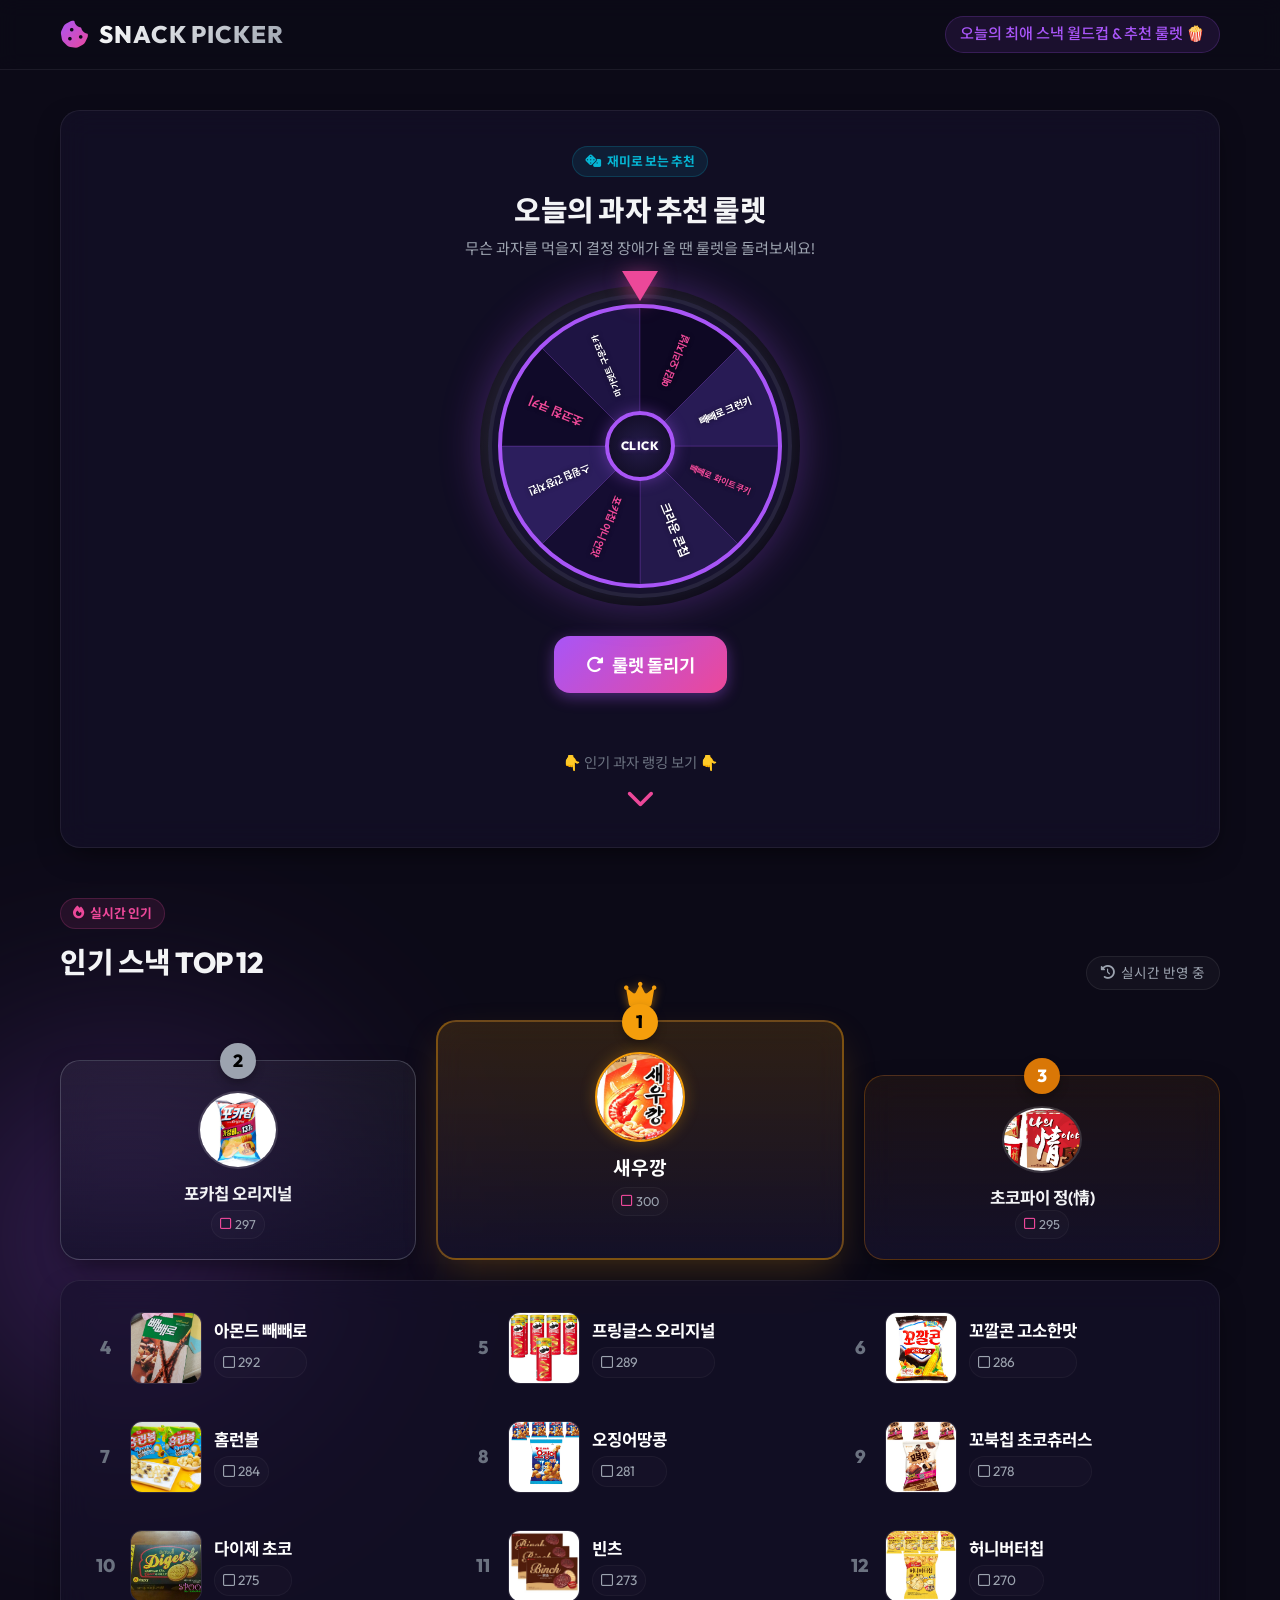
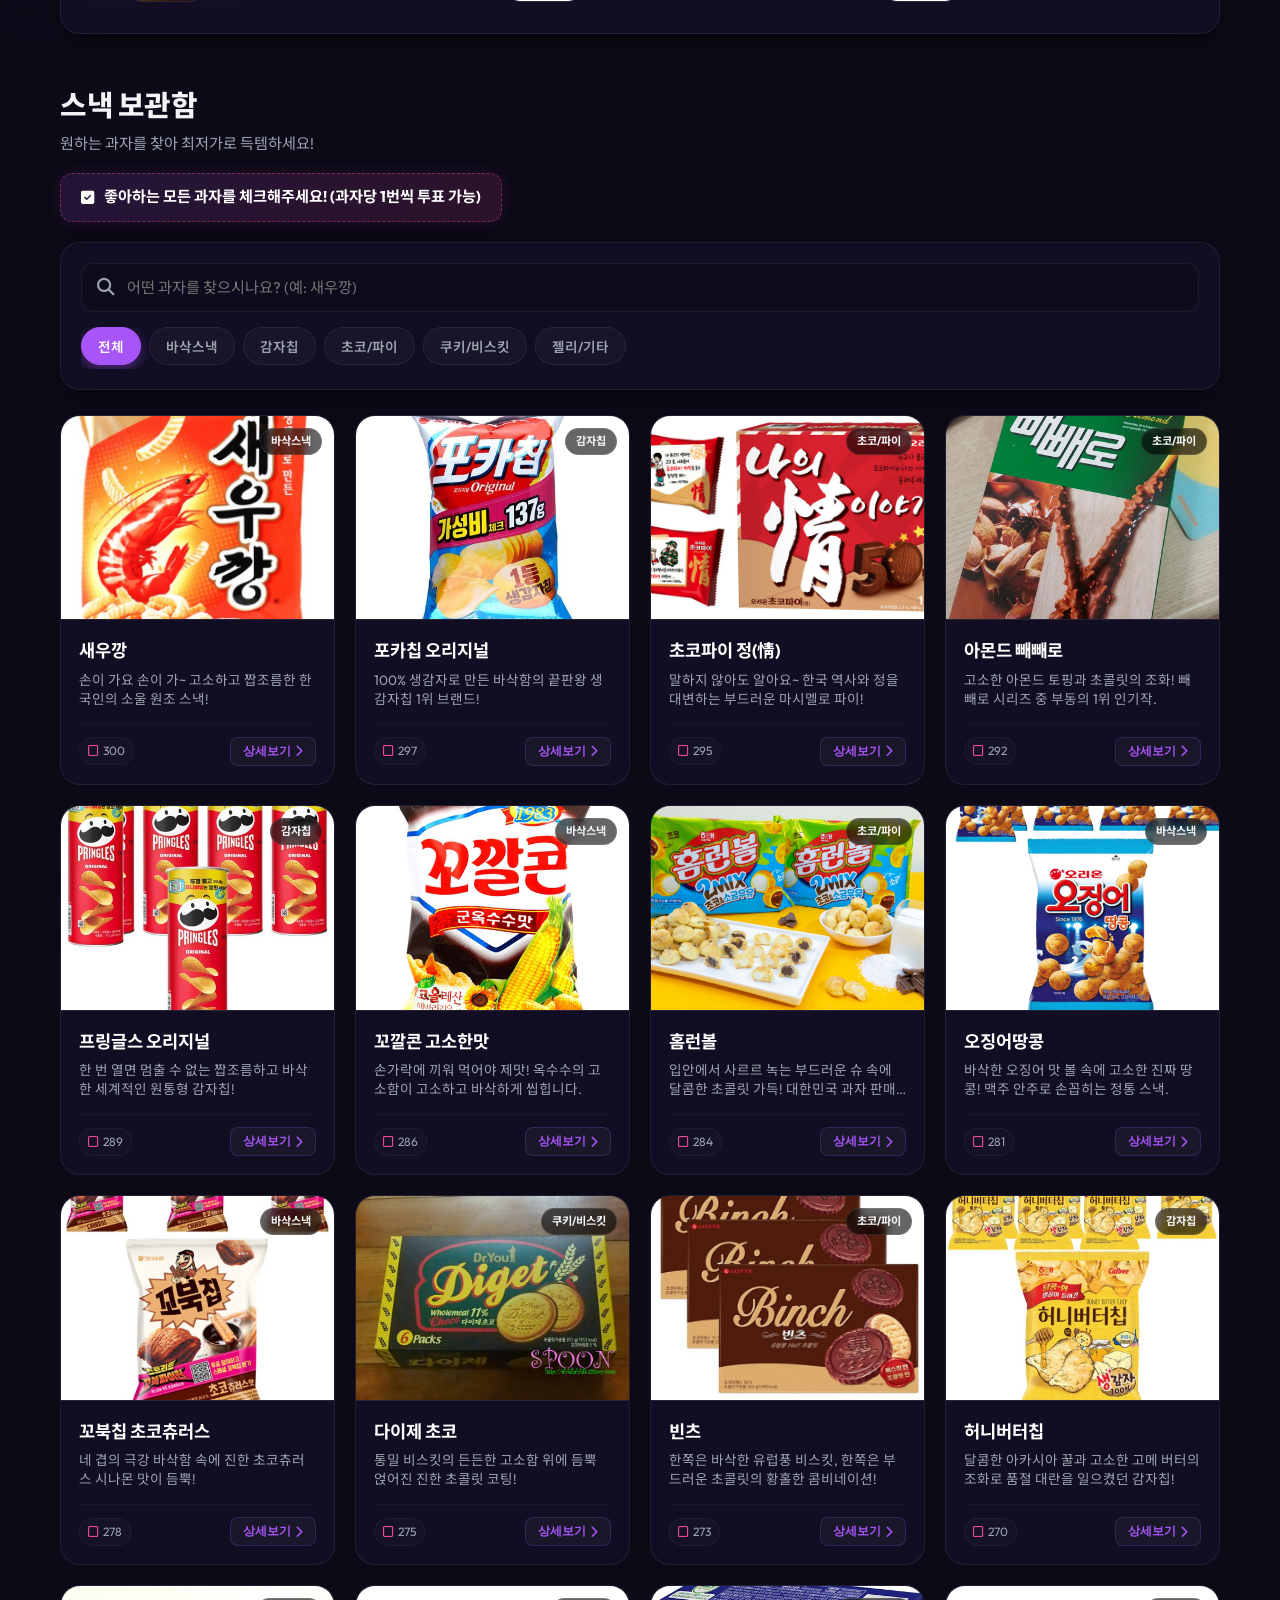
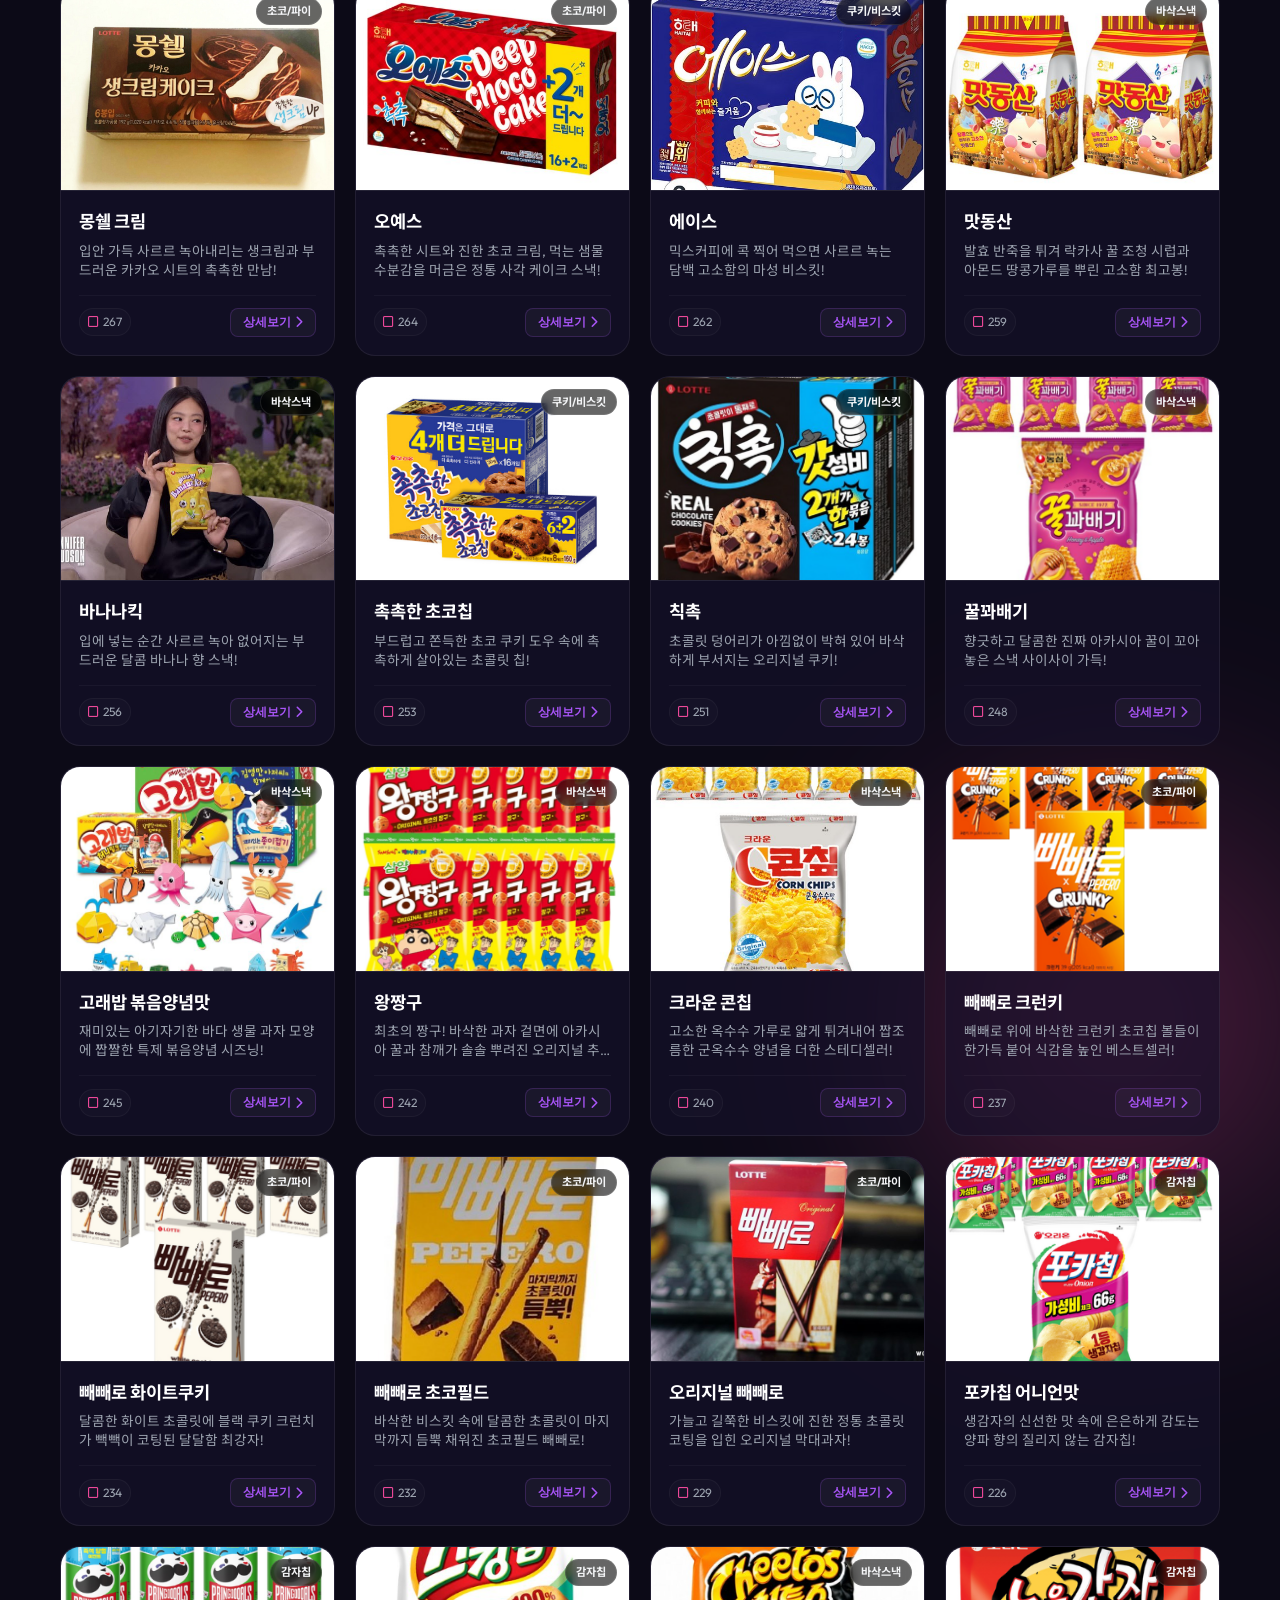
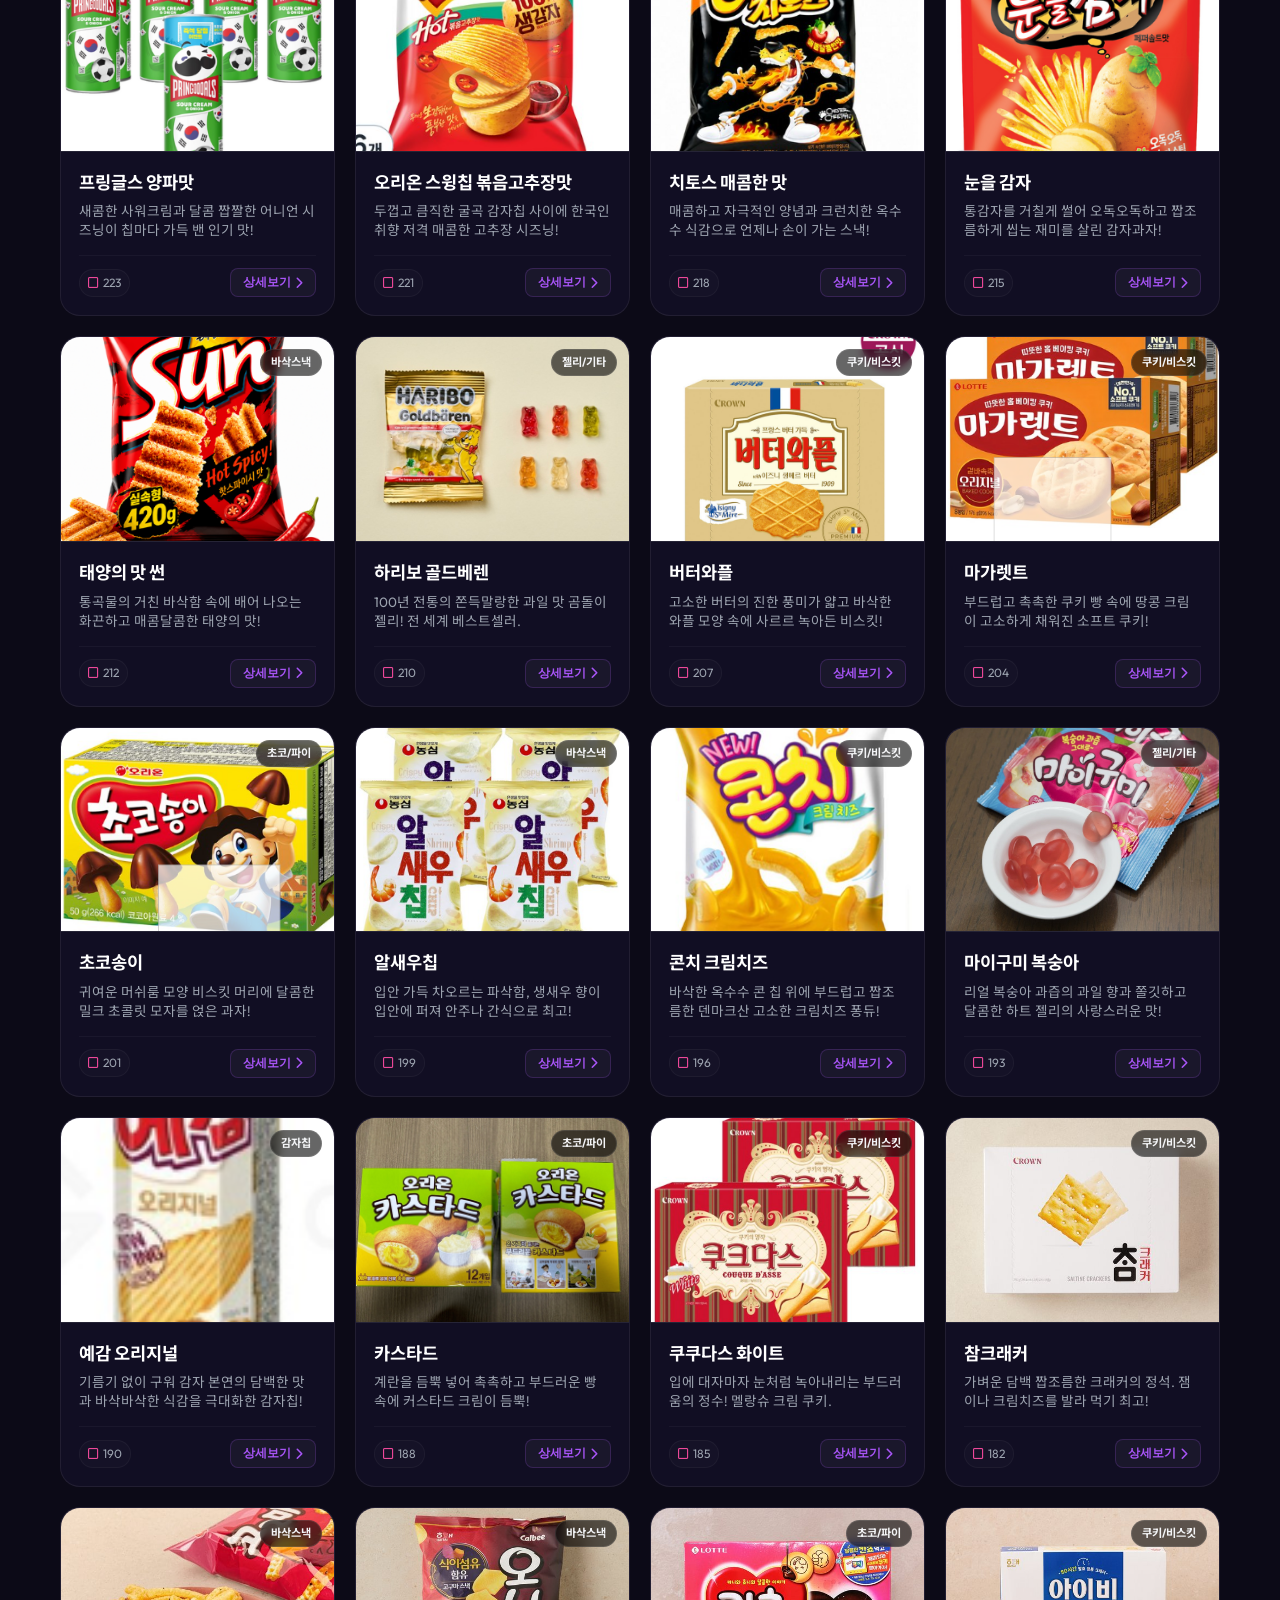
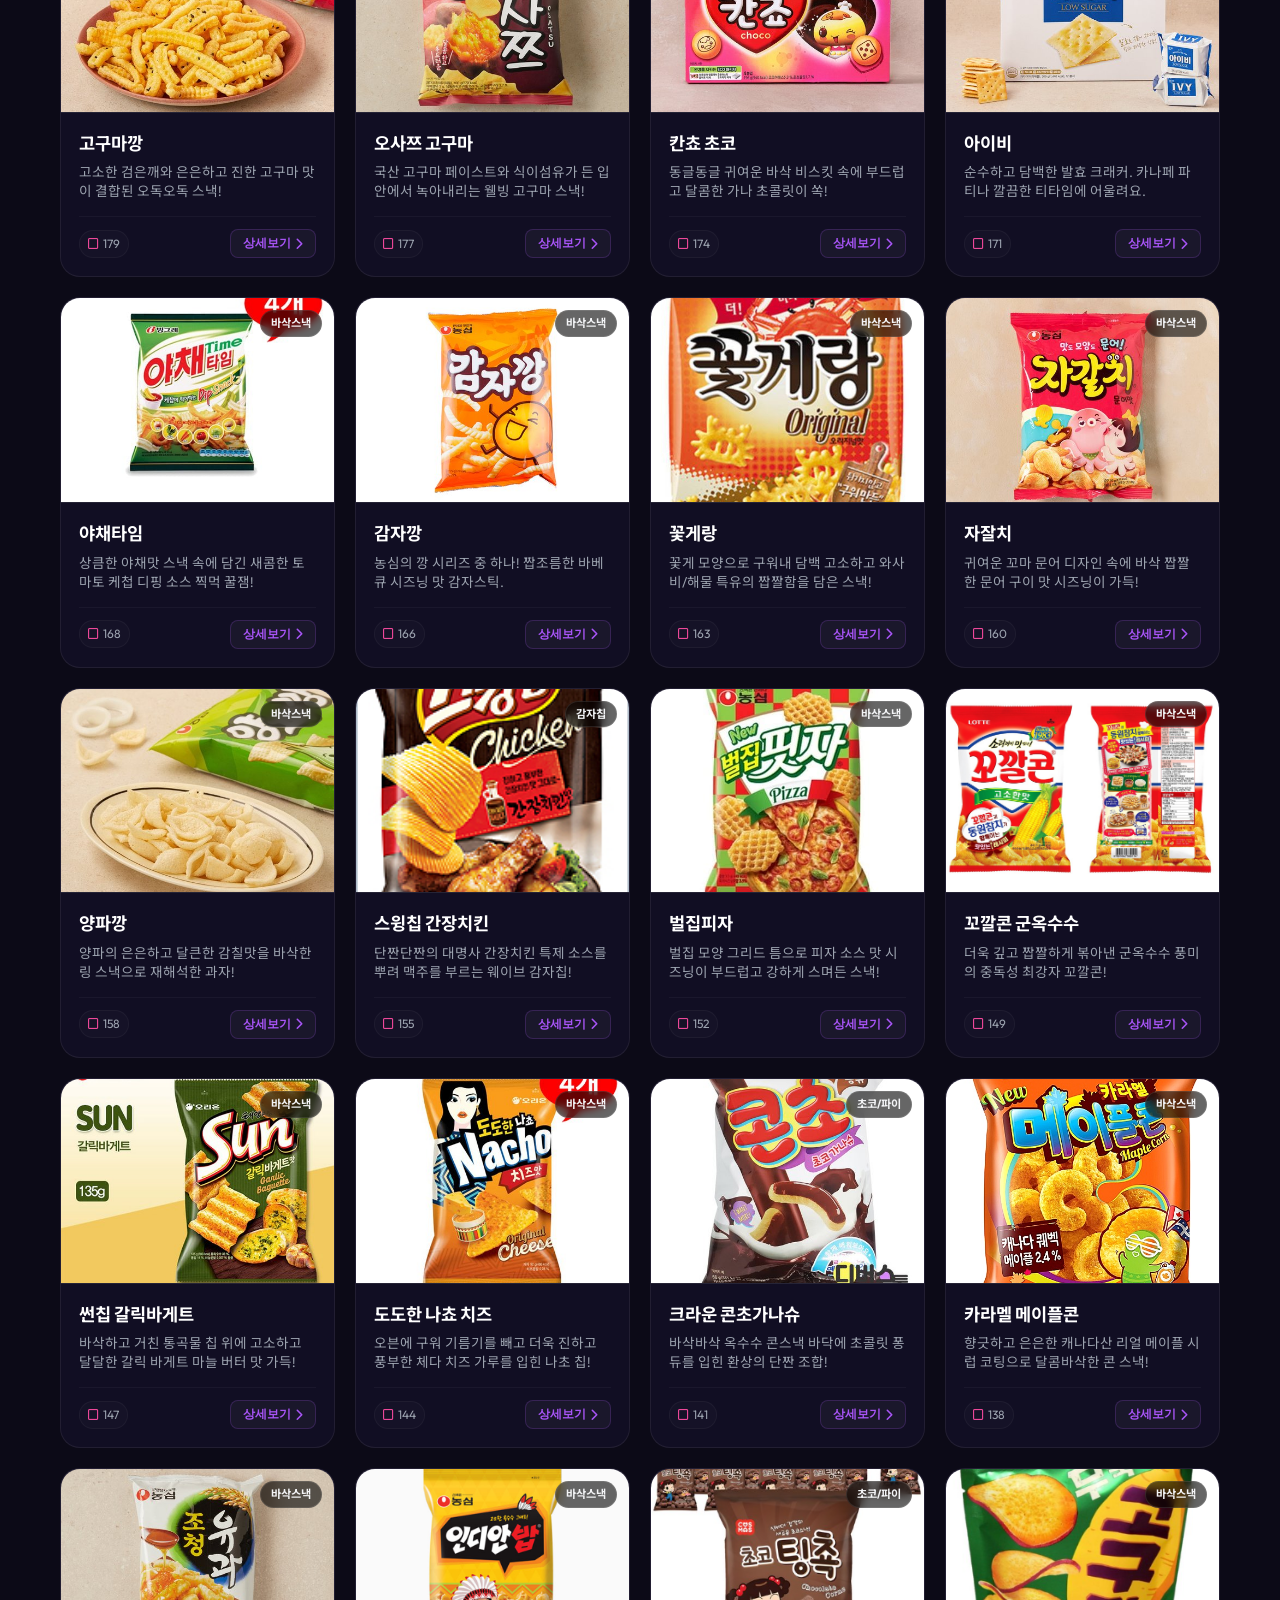
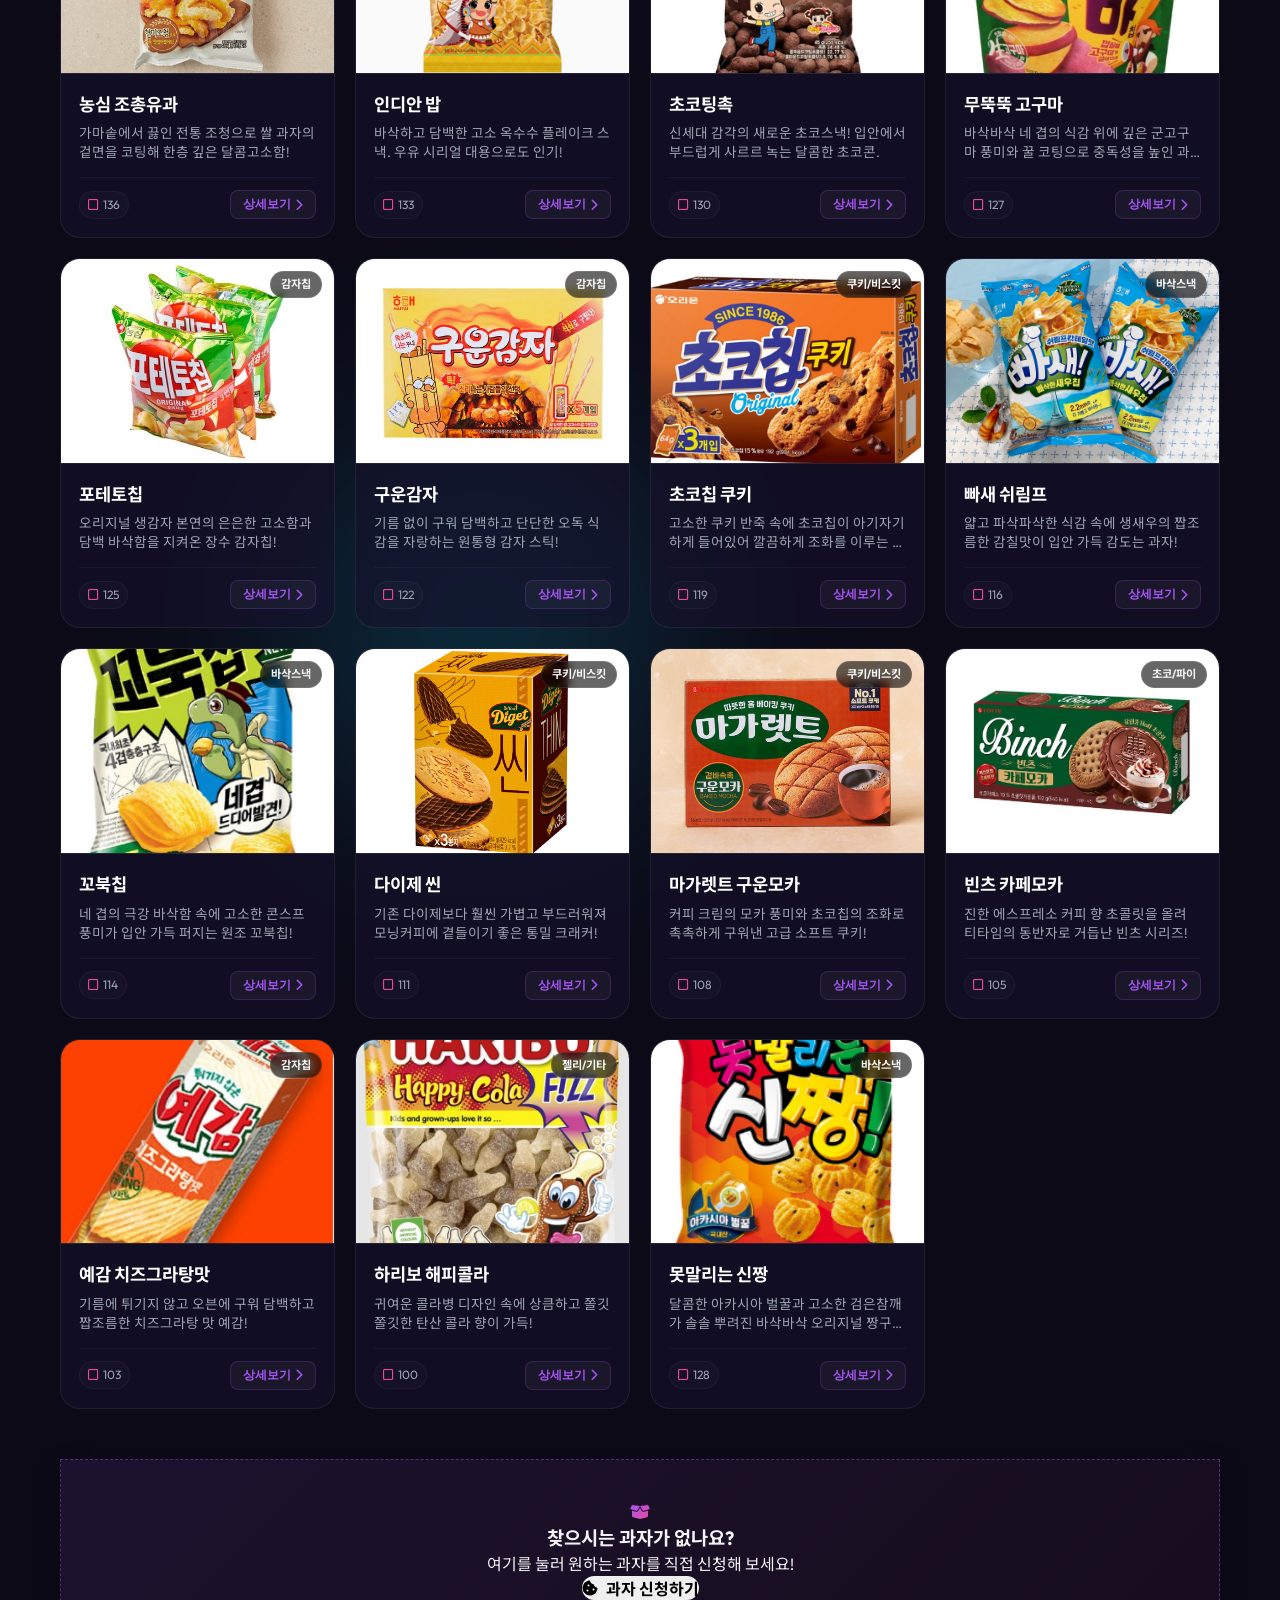
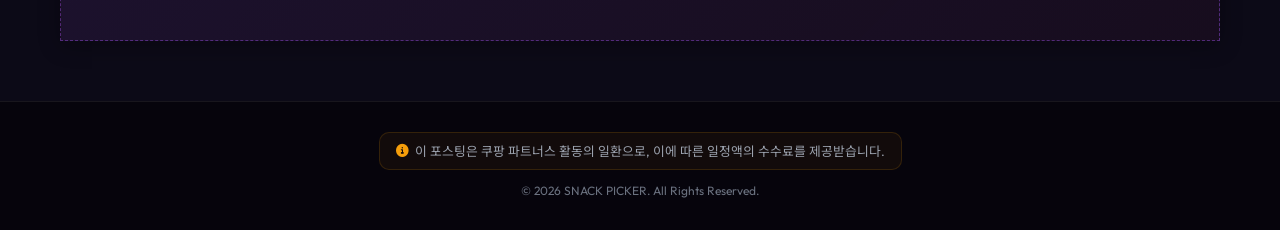
==== commit 21ce91c8: "Fix PWA manifest and service worker registration" ====
--- a/index.html
+++ b/index.html
@@ -244,5 +244,16 @@
   <!-- Scripts -->
   <script src="data.js"></script>
   <script src="app.js"></script>
+  <script>
+    if ('serviceWorker' in navigator) {
+      window.addEventListener('load', () => {
+        navigator.serviceWorker.register('./sw.js').then(reg => {
+          console.log('ServiceWorker registered:', reg);
+        }).catch(err => {
+          console.log('ServiceWorker registration failed:', err);
+        });
+      });
+    }
+  </script>
 </body>
 </html>
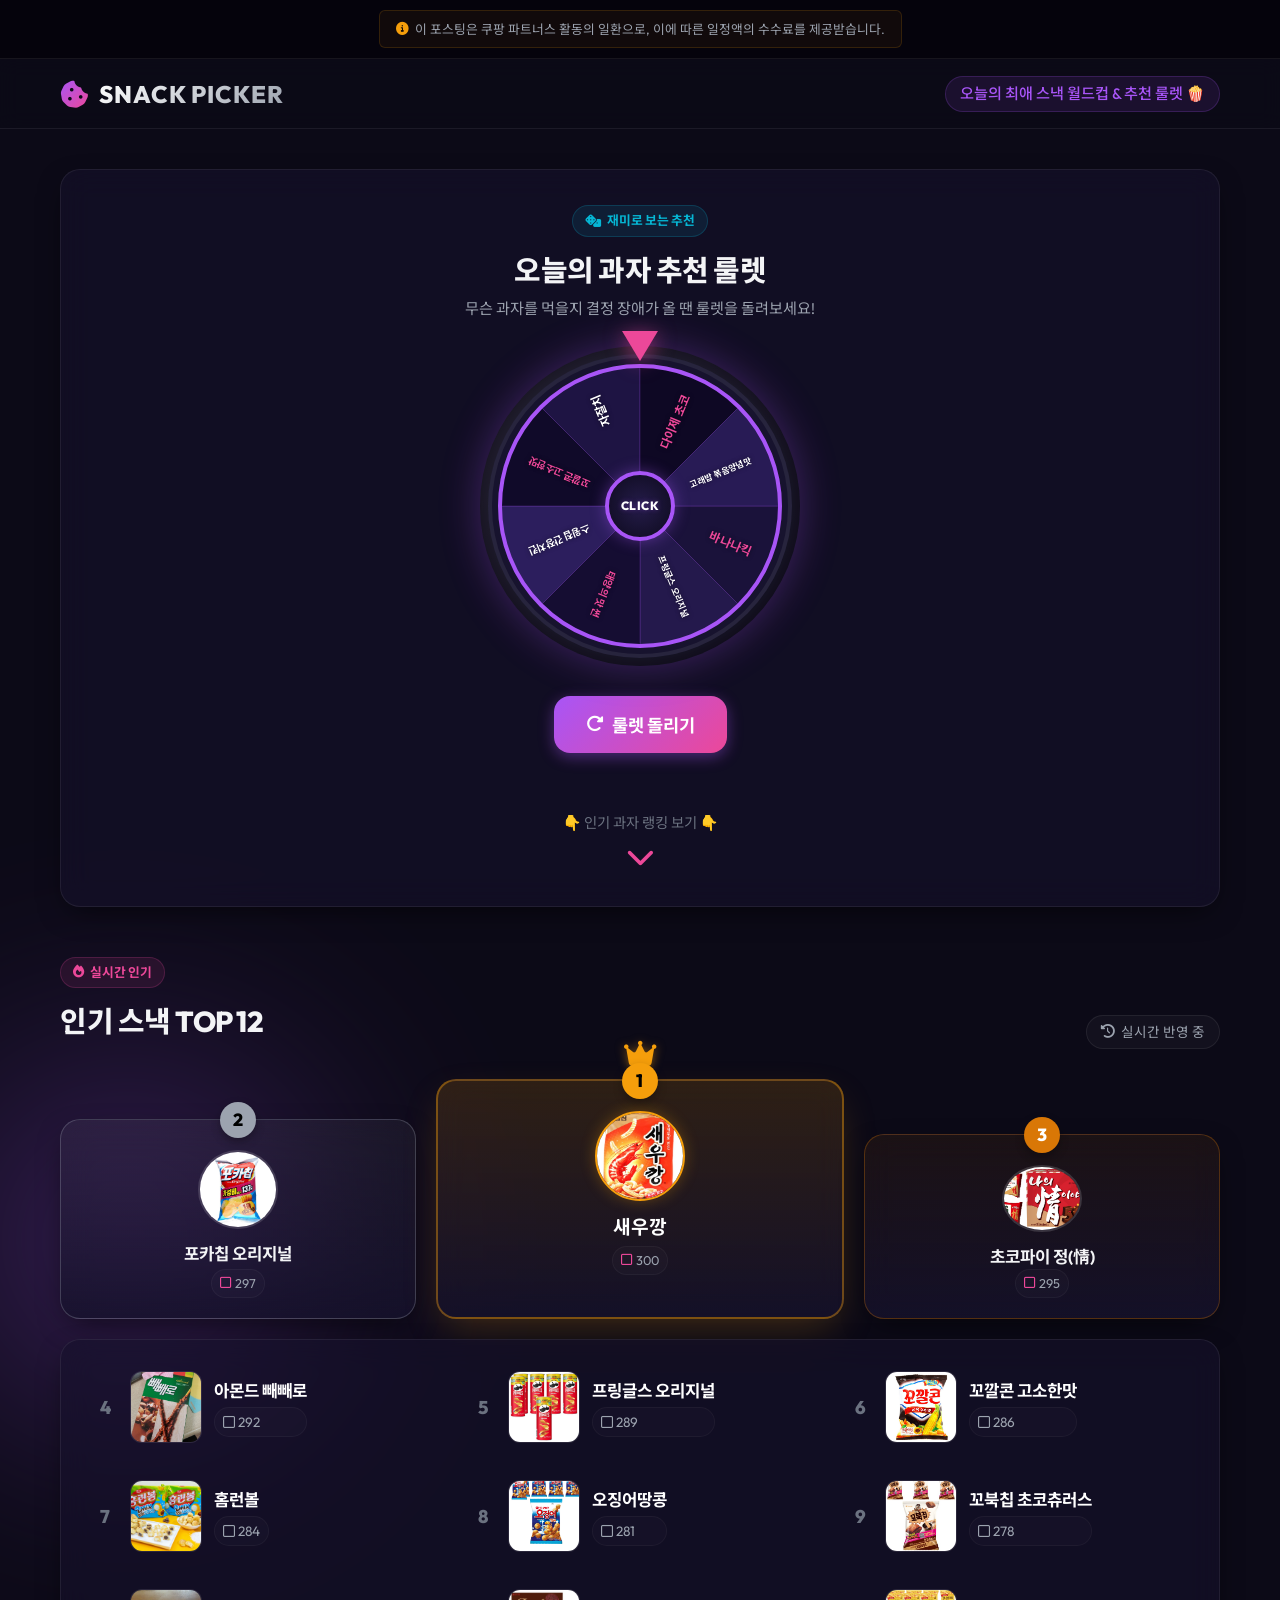
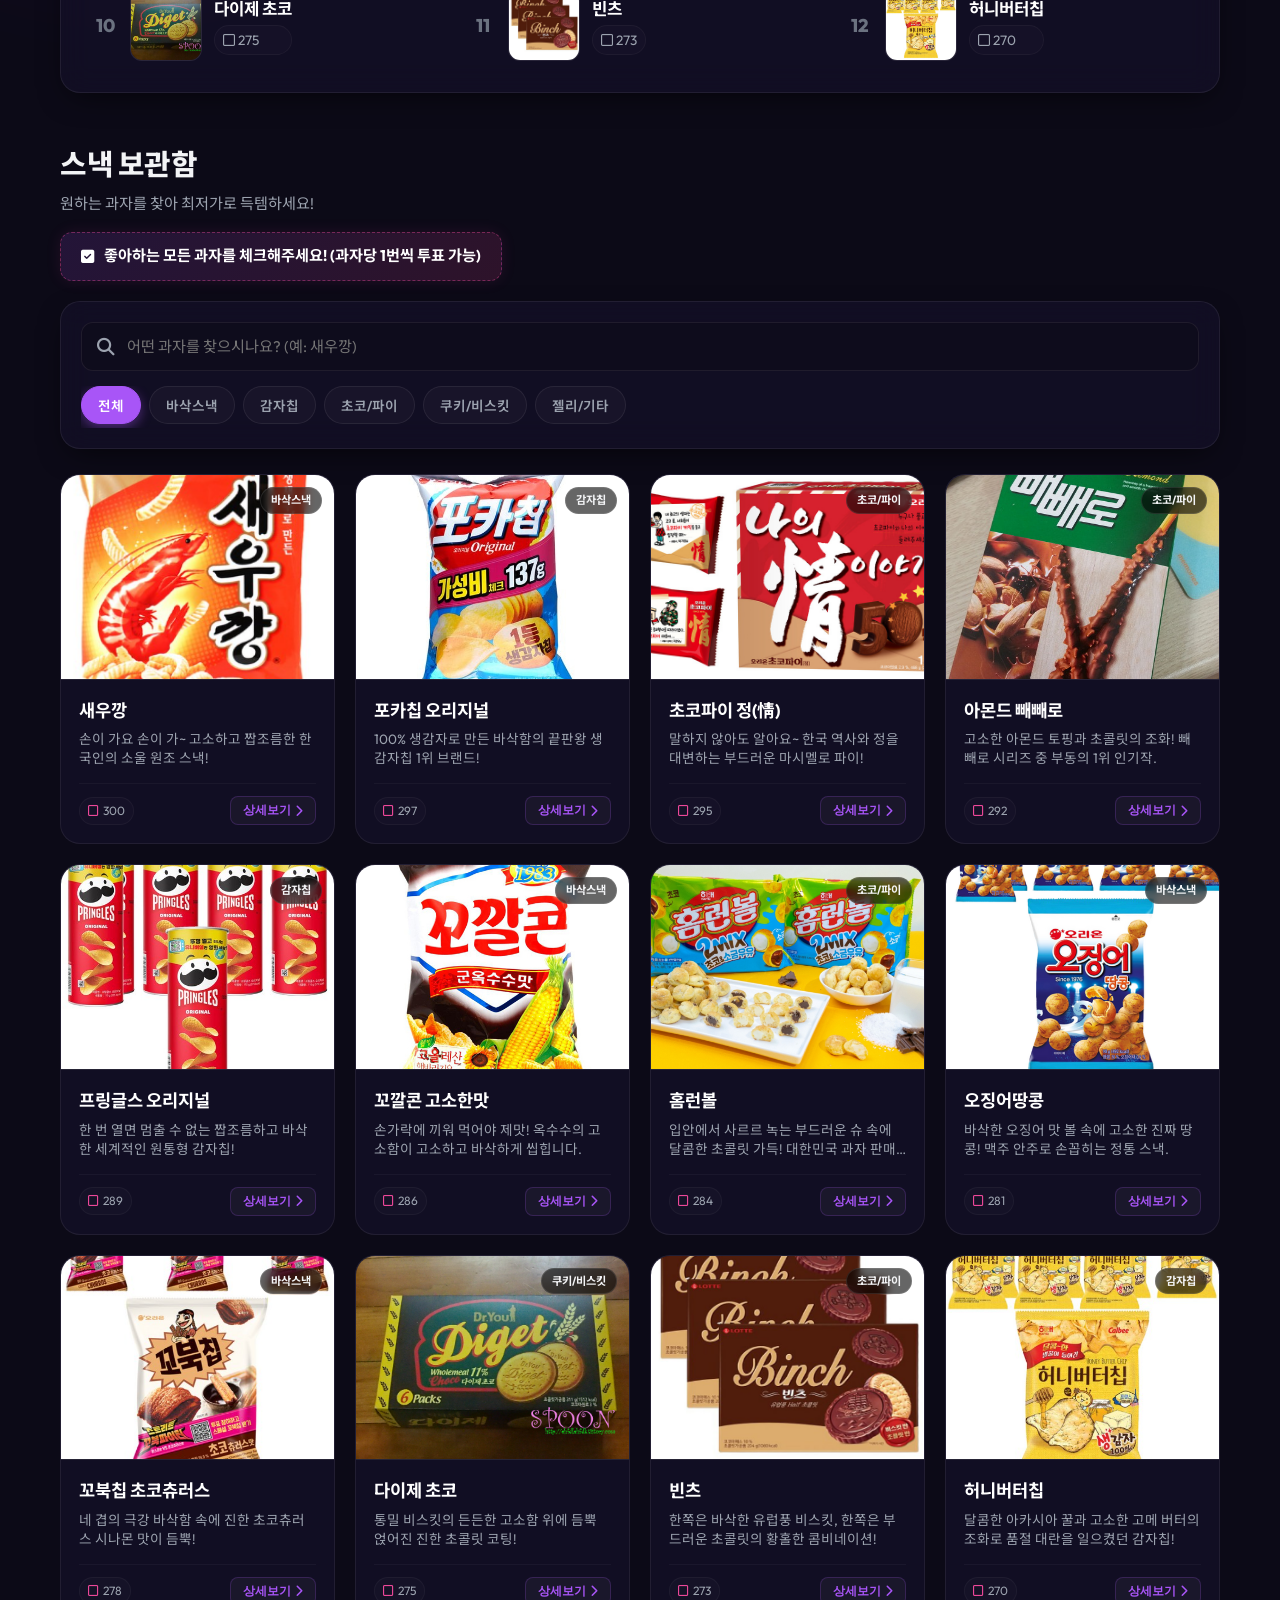
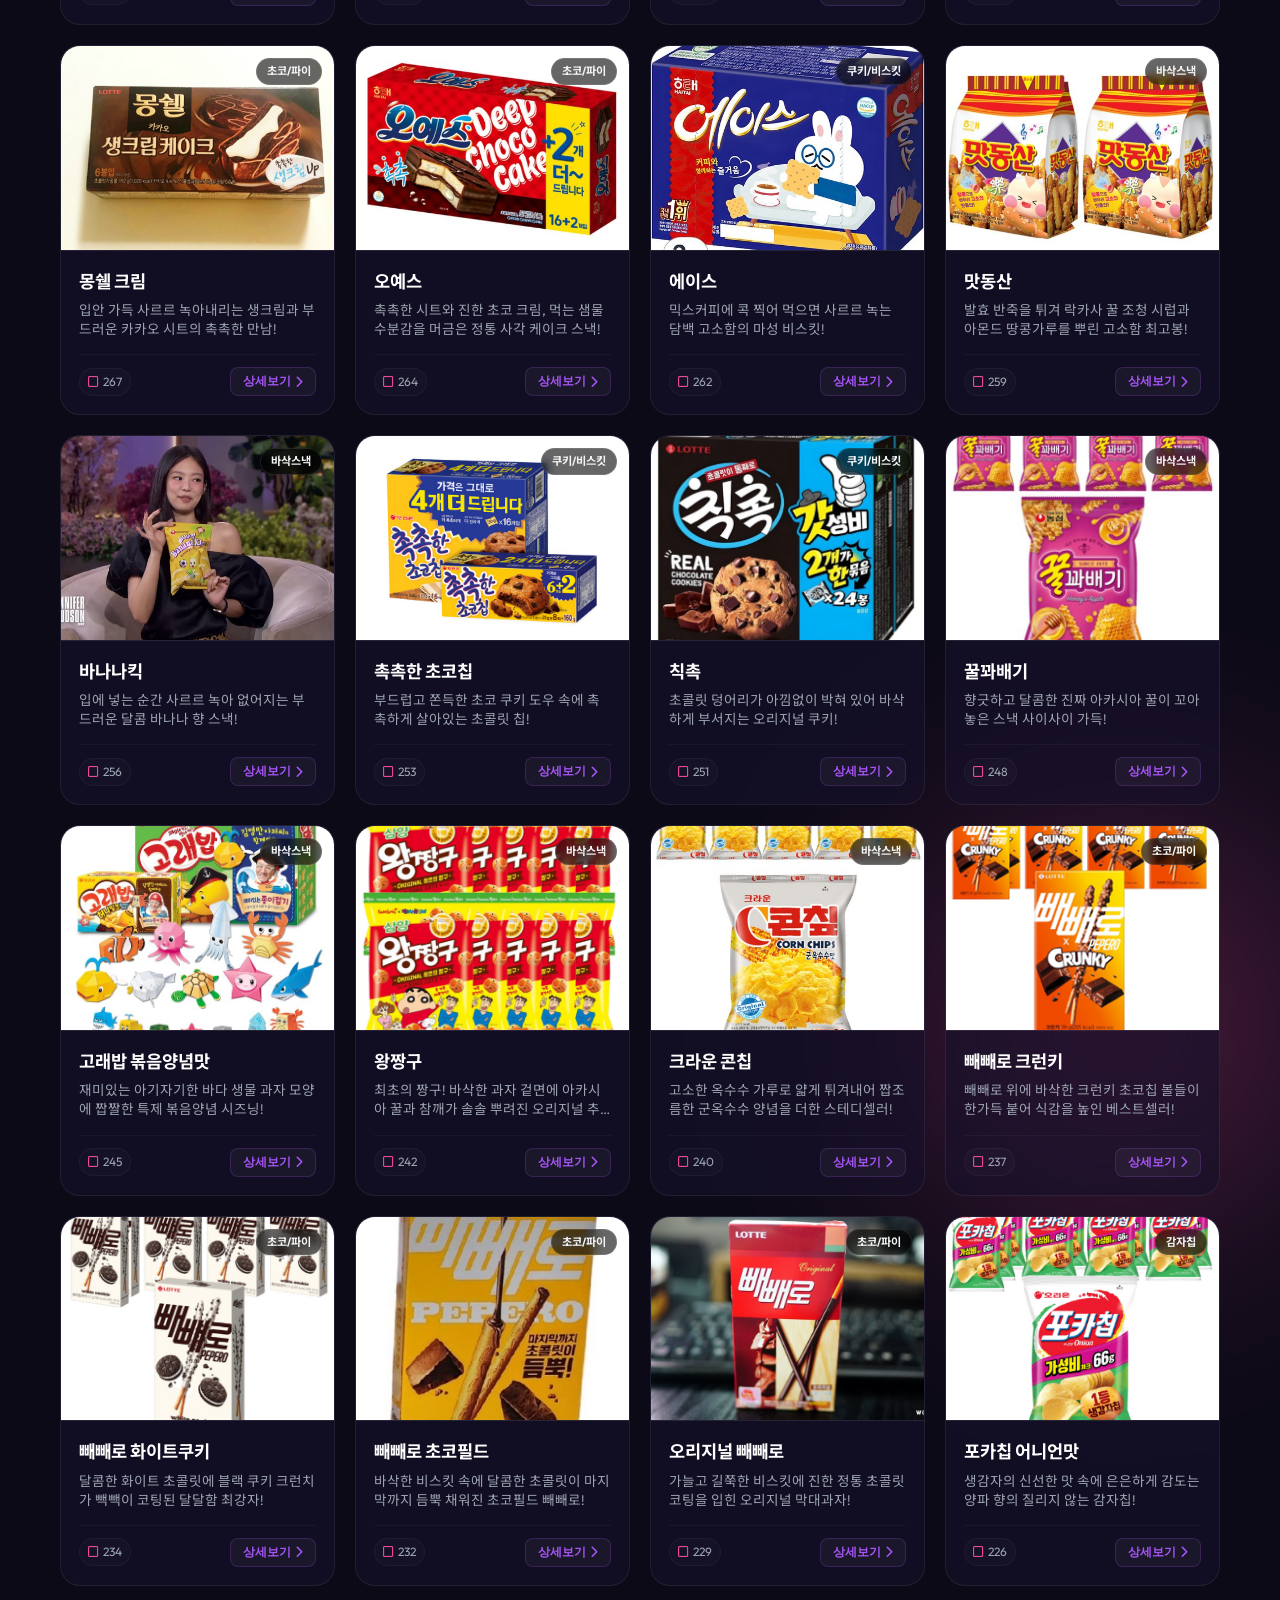
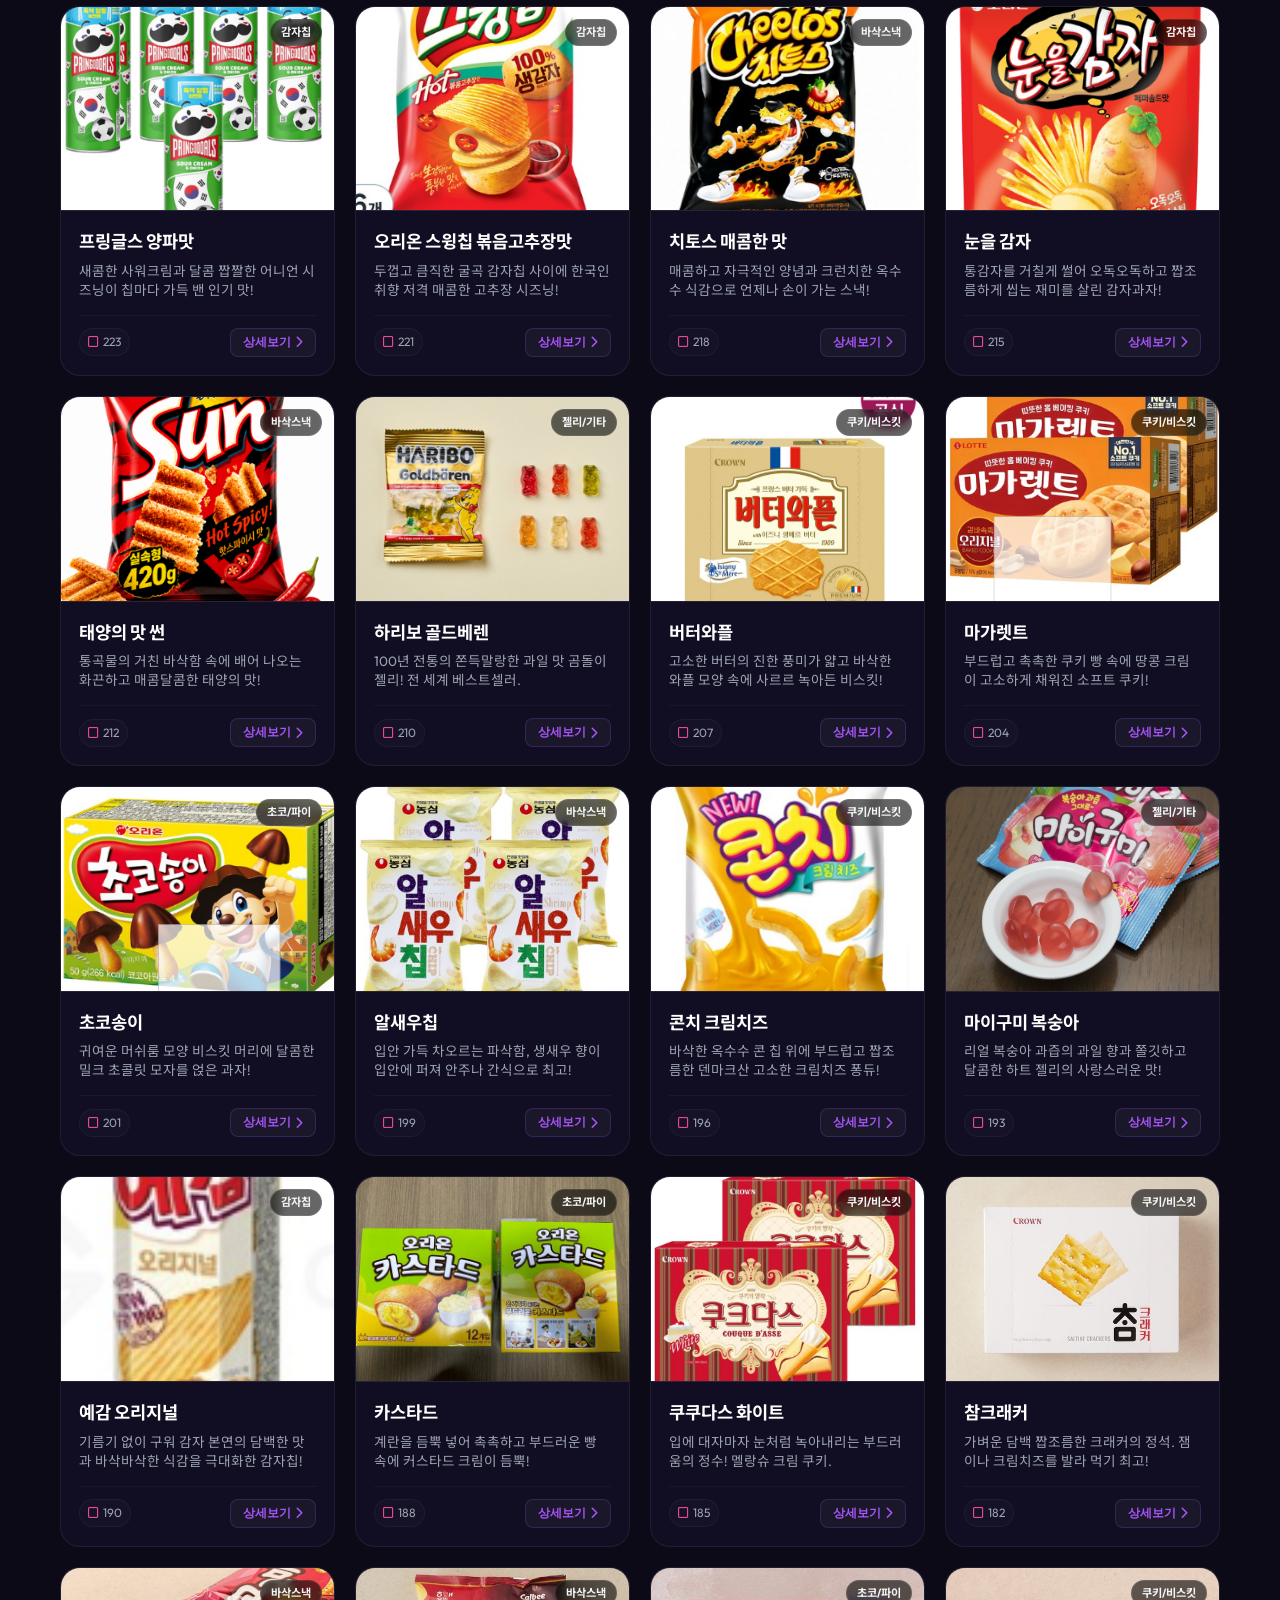
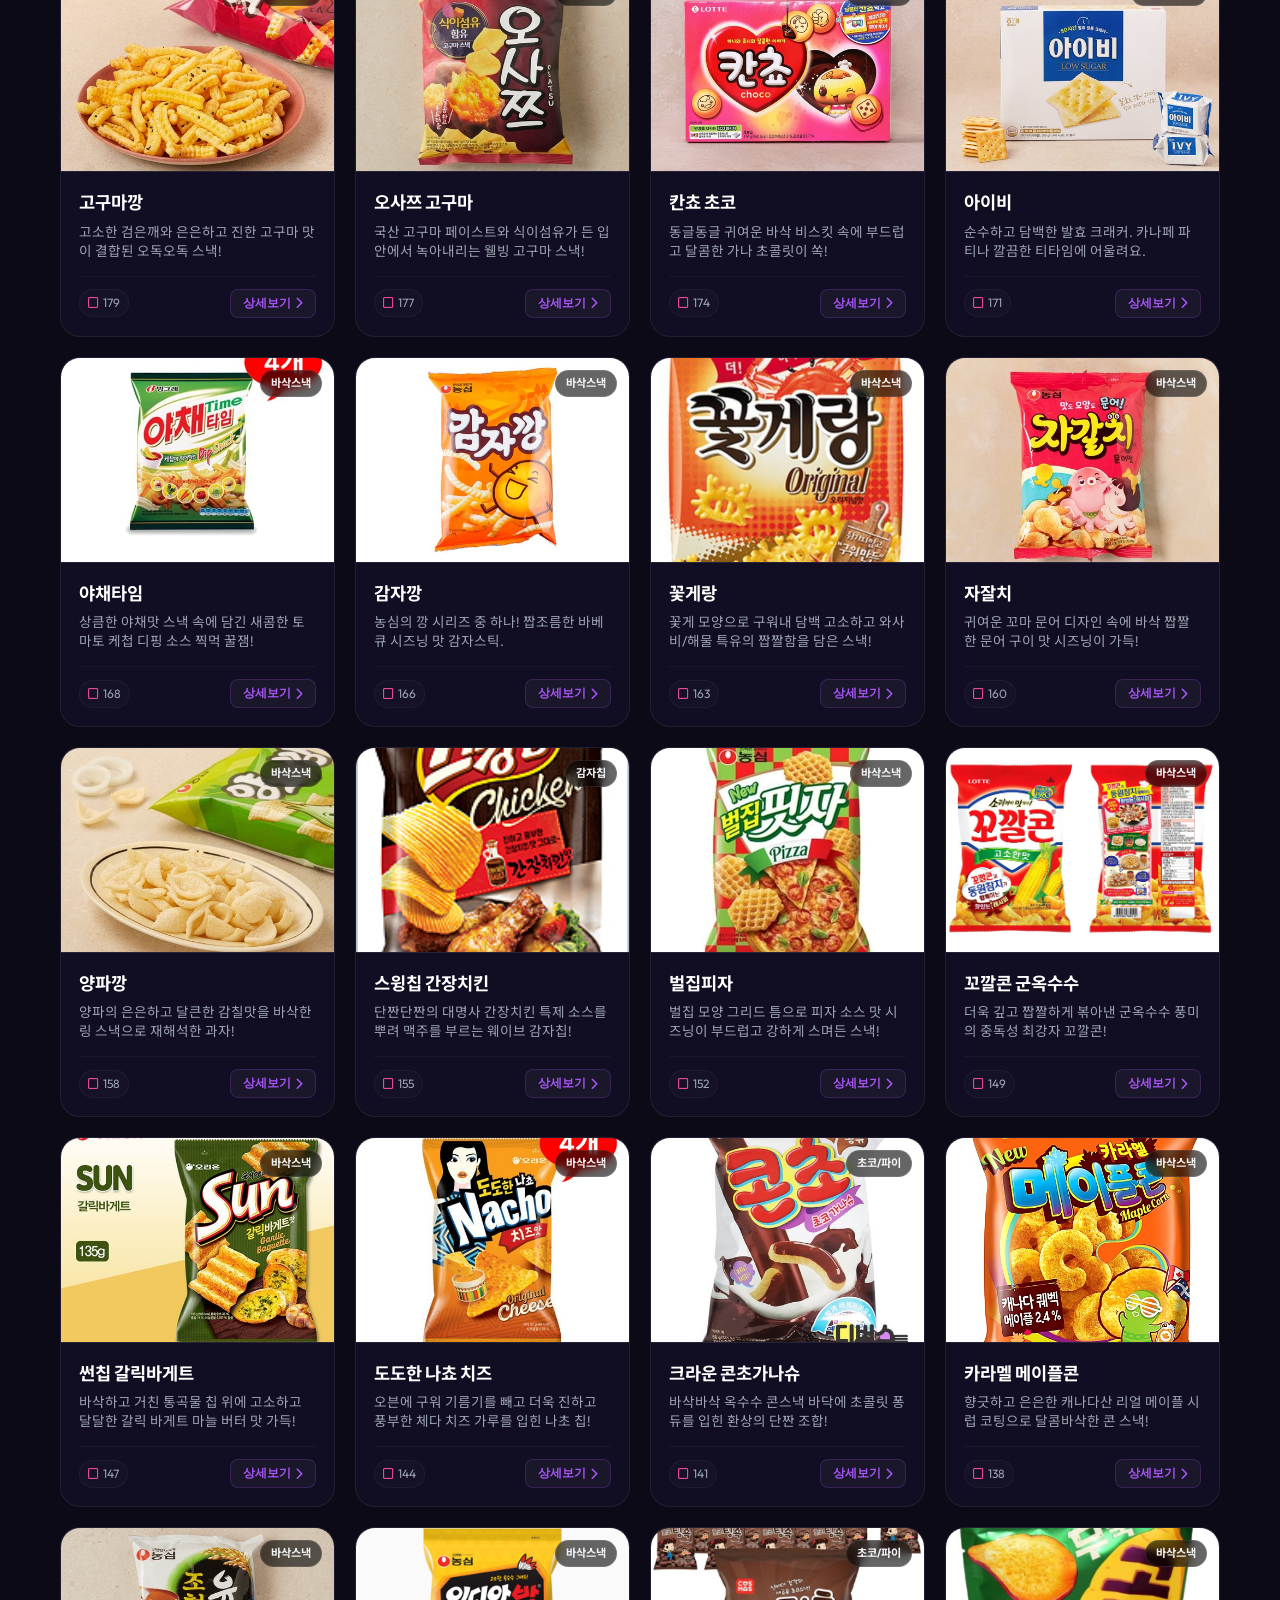
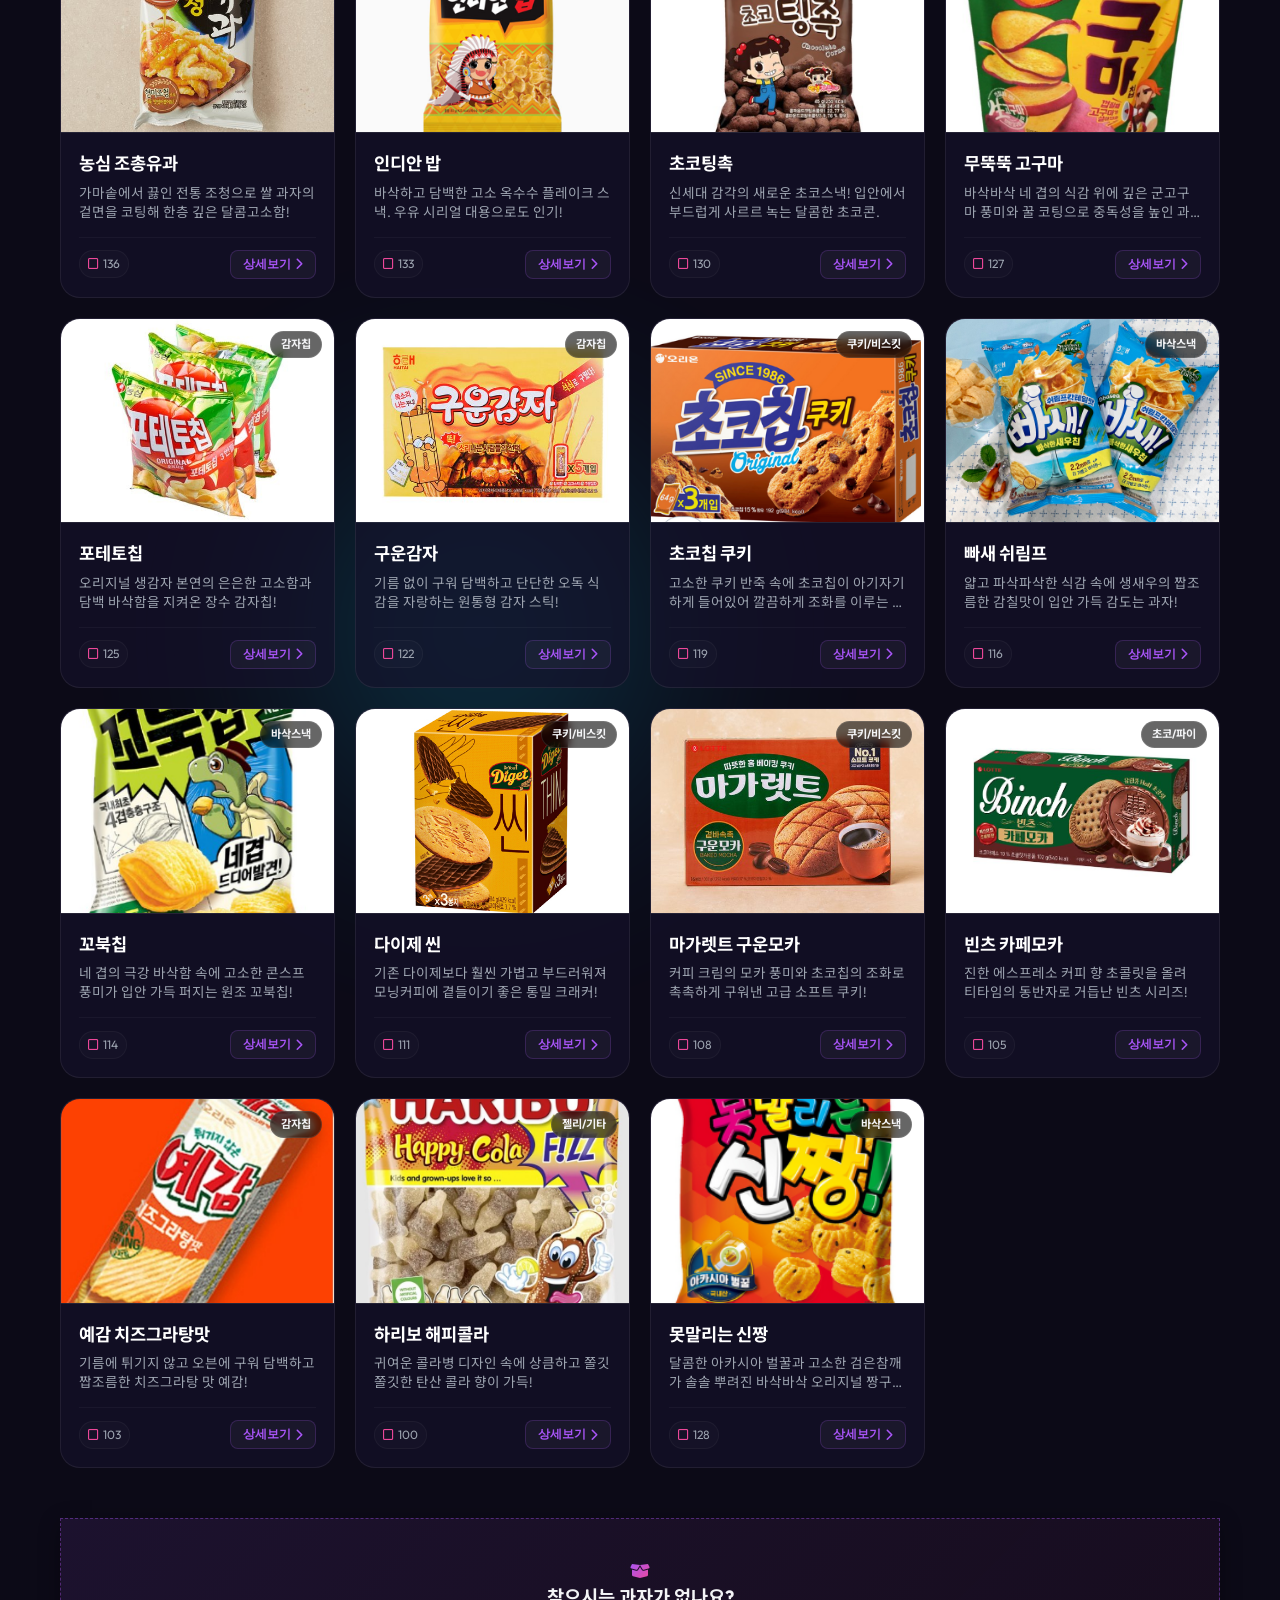
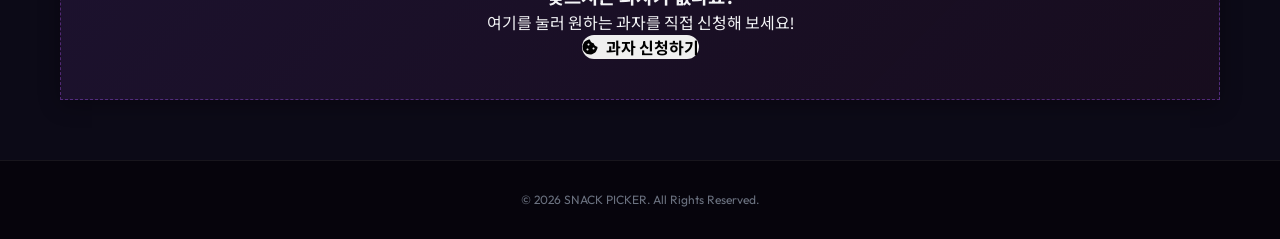
==== commit b1b26298: "Move Coupang Partners banner to the top center" ====
--- a/index.html
+++ b/index.html
@@ -26,6 +26,13 @@
 </head>
 <body>
 
+  <!-- Top Ad Banner -->
+  <div class="top-ad-banner">
+    <p class="disclaimer">
+      <i class="fa-solid fa-circle-info"></i> 이 포스팅은 쿠팡 파트너스 활동의 일환으로, 이에 따른 일정액의 수수료를 제공받습니다.
+    </p>
+  </div>
+
   <!-- Background Glowing Orbs -->
   <div class="glowing-orb orb-1"></div>
   <div class="glowing-orb orb-2"></div>
@@ -158,9 +165,6 @@
   <!-- 4. Footer with Legal Disclaimer -->
   <footer class="app-footer">
     <div class="container">
-      <p class="disclaimer">
-        <i class="fa-solid fa-circle-info"></i> 이 포스팅은 쿠팡 파트너스 활동의 일환으로, 이에 따른 일정액의 수수료를 제공받습니다.
-      </p>
       <p class="copyright">&copy; 2026 SNACK PICKER. All Rights Reserved.</p>
     </div>
   </footer>
--- a/style.css
+++ b/style.css
@@ -1593,3 +1593,19 @@
   box-shadow: 0 0 15px rgba(168, 85, 247, 0.5);
 }
 .floating-req-btn { display: none !important; }
+
+/* --- TOP AD BANNER --- */
+.top-ad-banner {
+  text-align: center;
+  padding: 10px 15px;
+  background: rgba(6, 4, 12, 0.95);
+  border-bottom: 1px solid var(--panel-border);
+  position: relative;
+  z-index: 200;
+}
+
+.top-ad-banner .disclaimer {
+  margin: 0 auto;
+  border-radius: 6px;
+  max-width: fit-content;
+}
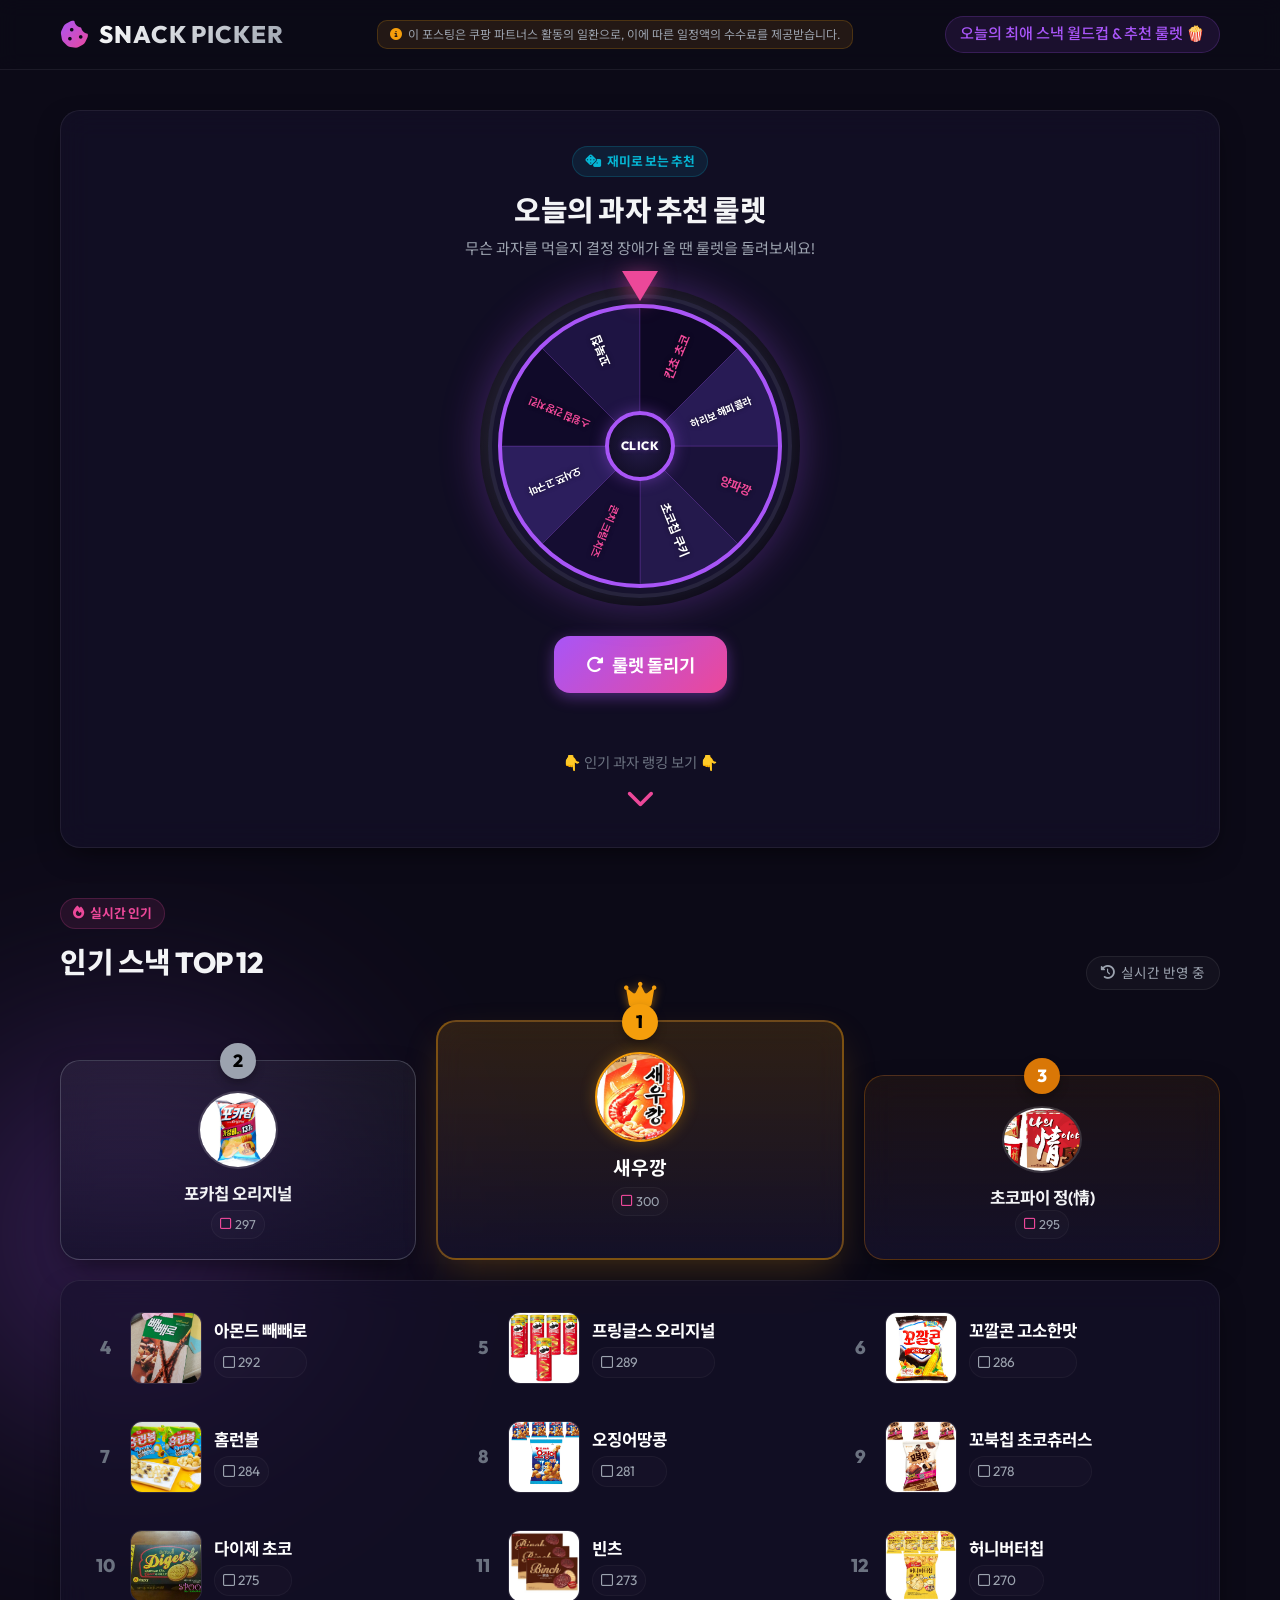
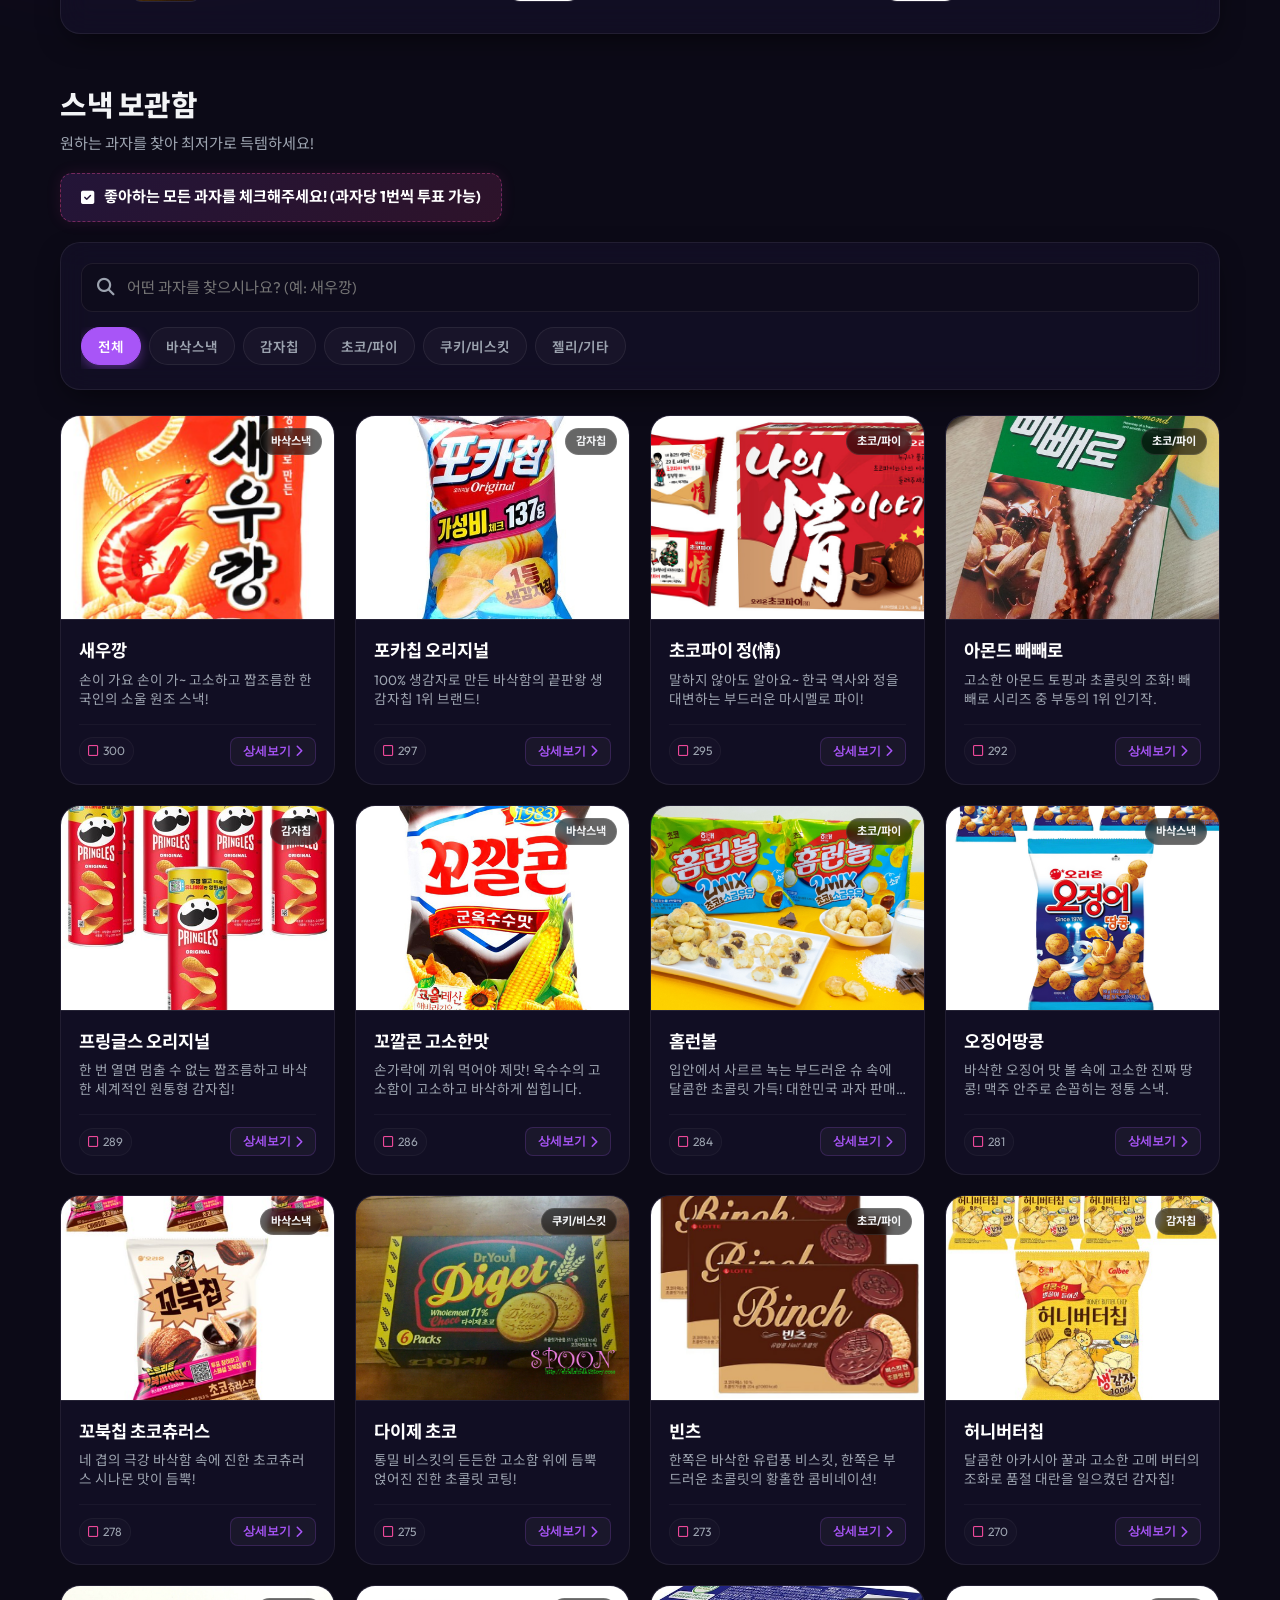
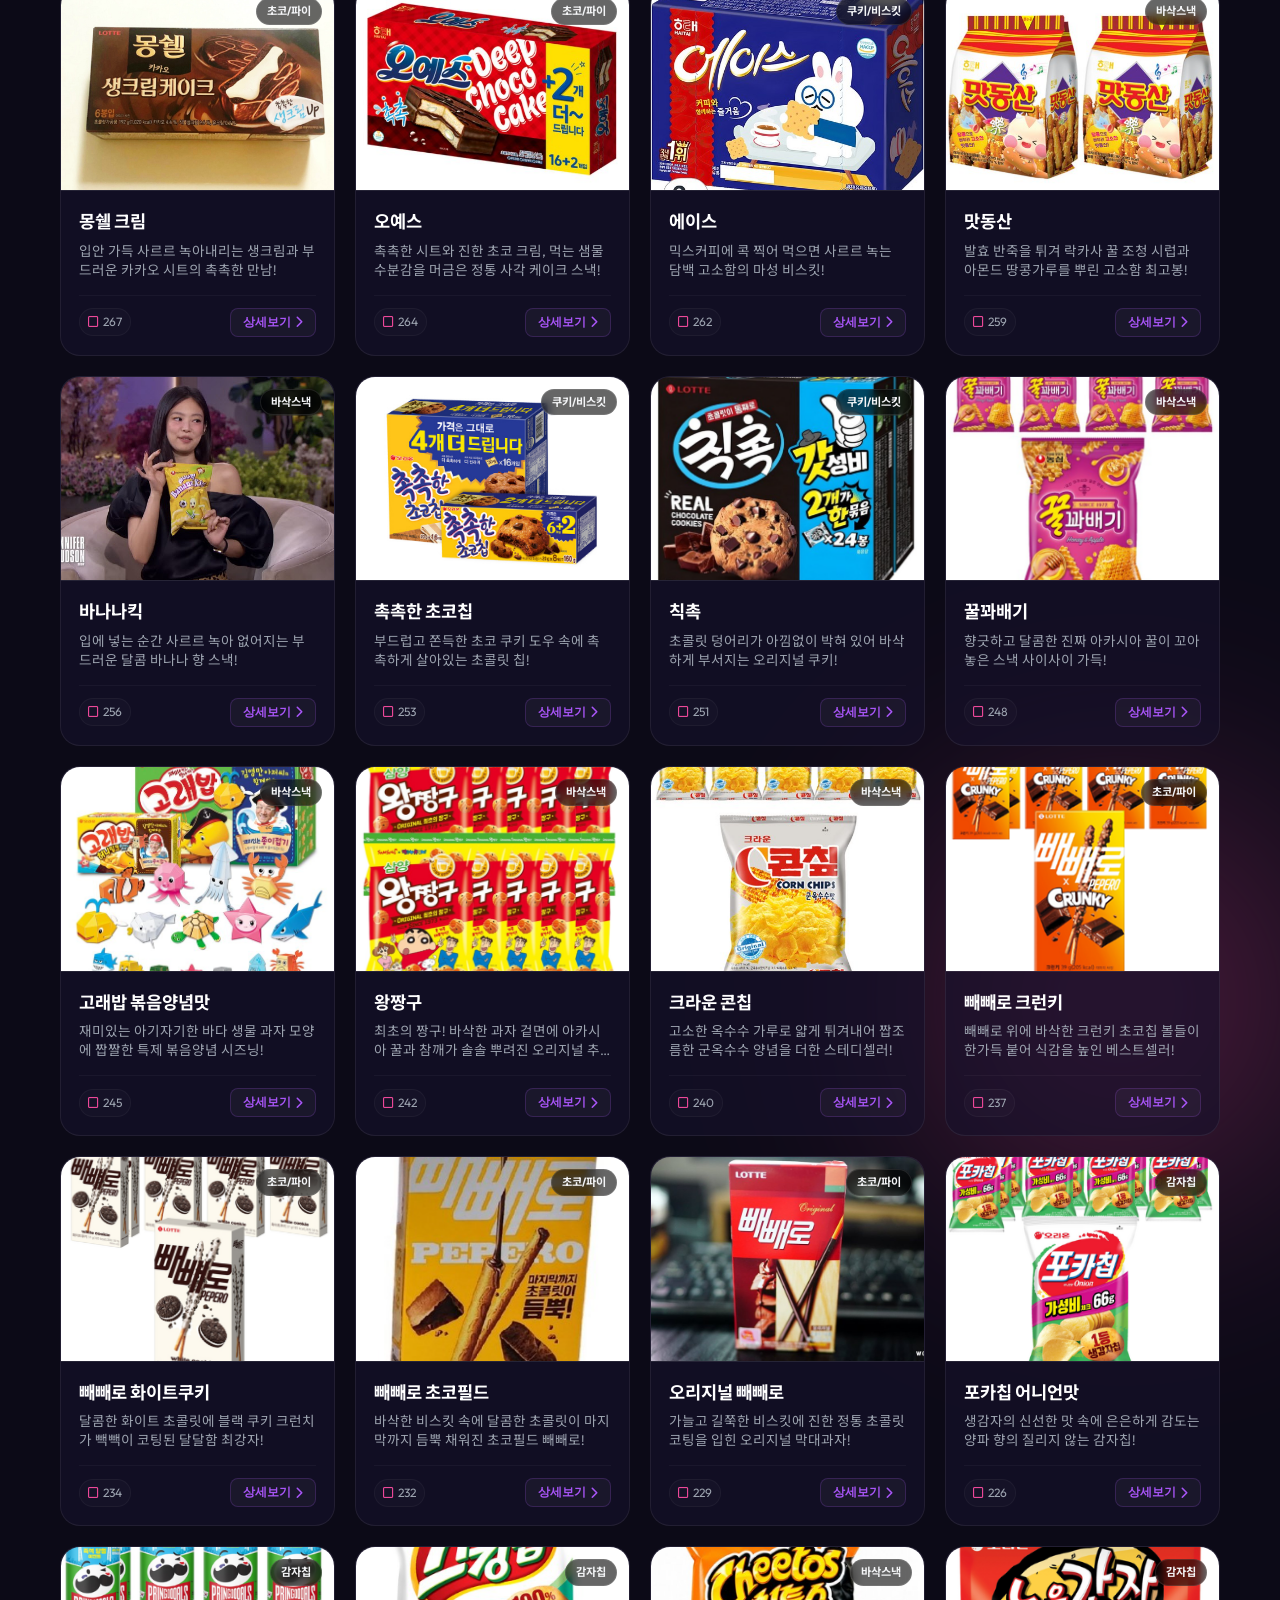
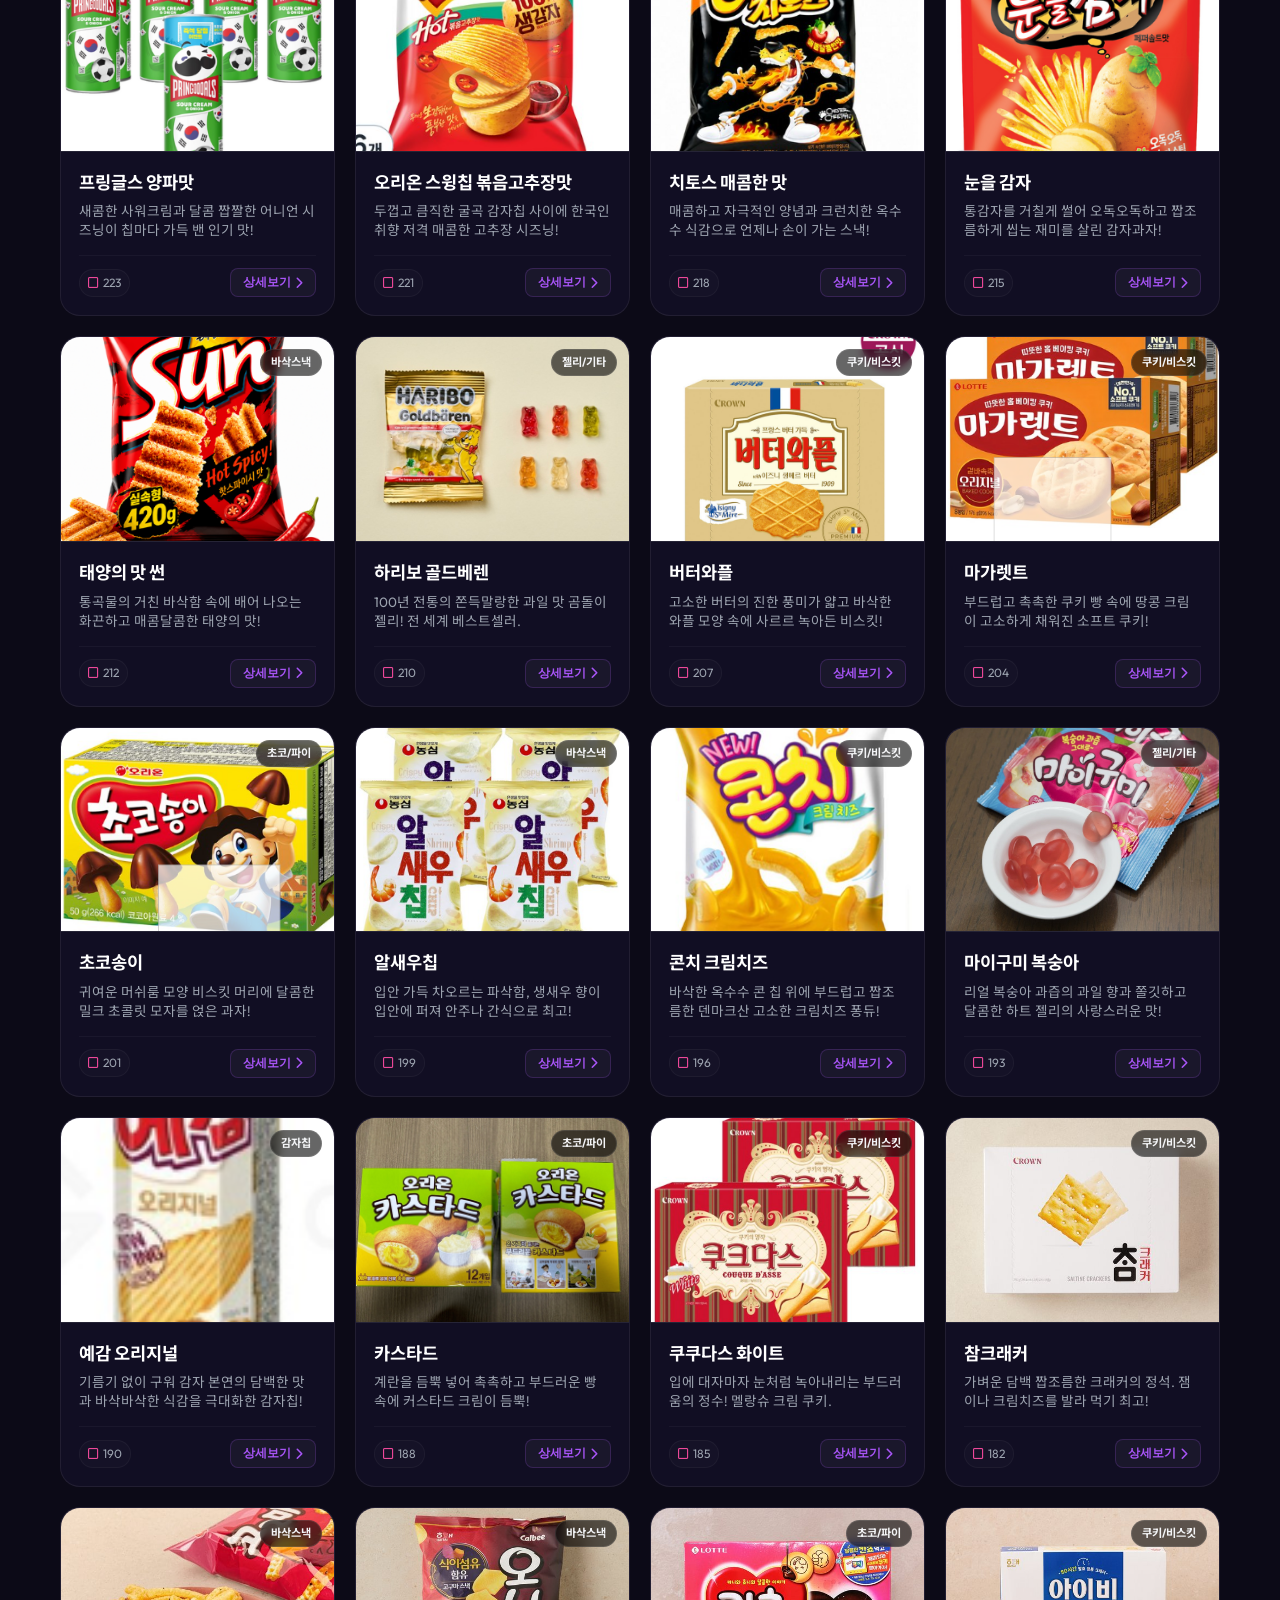
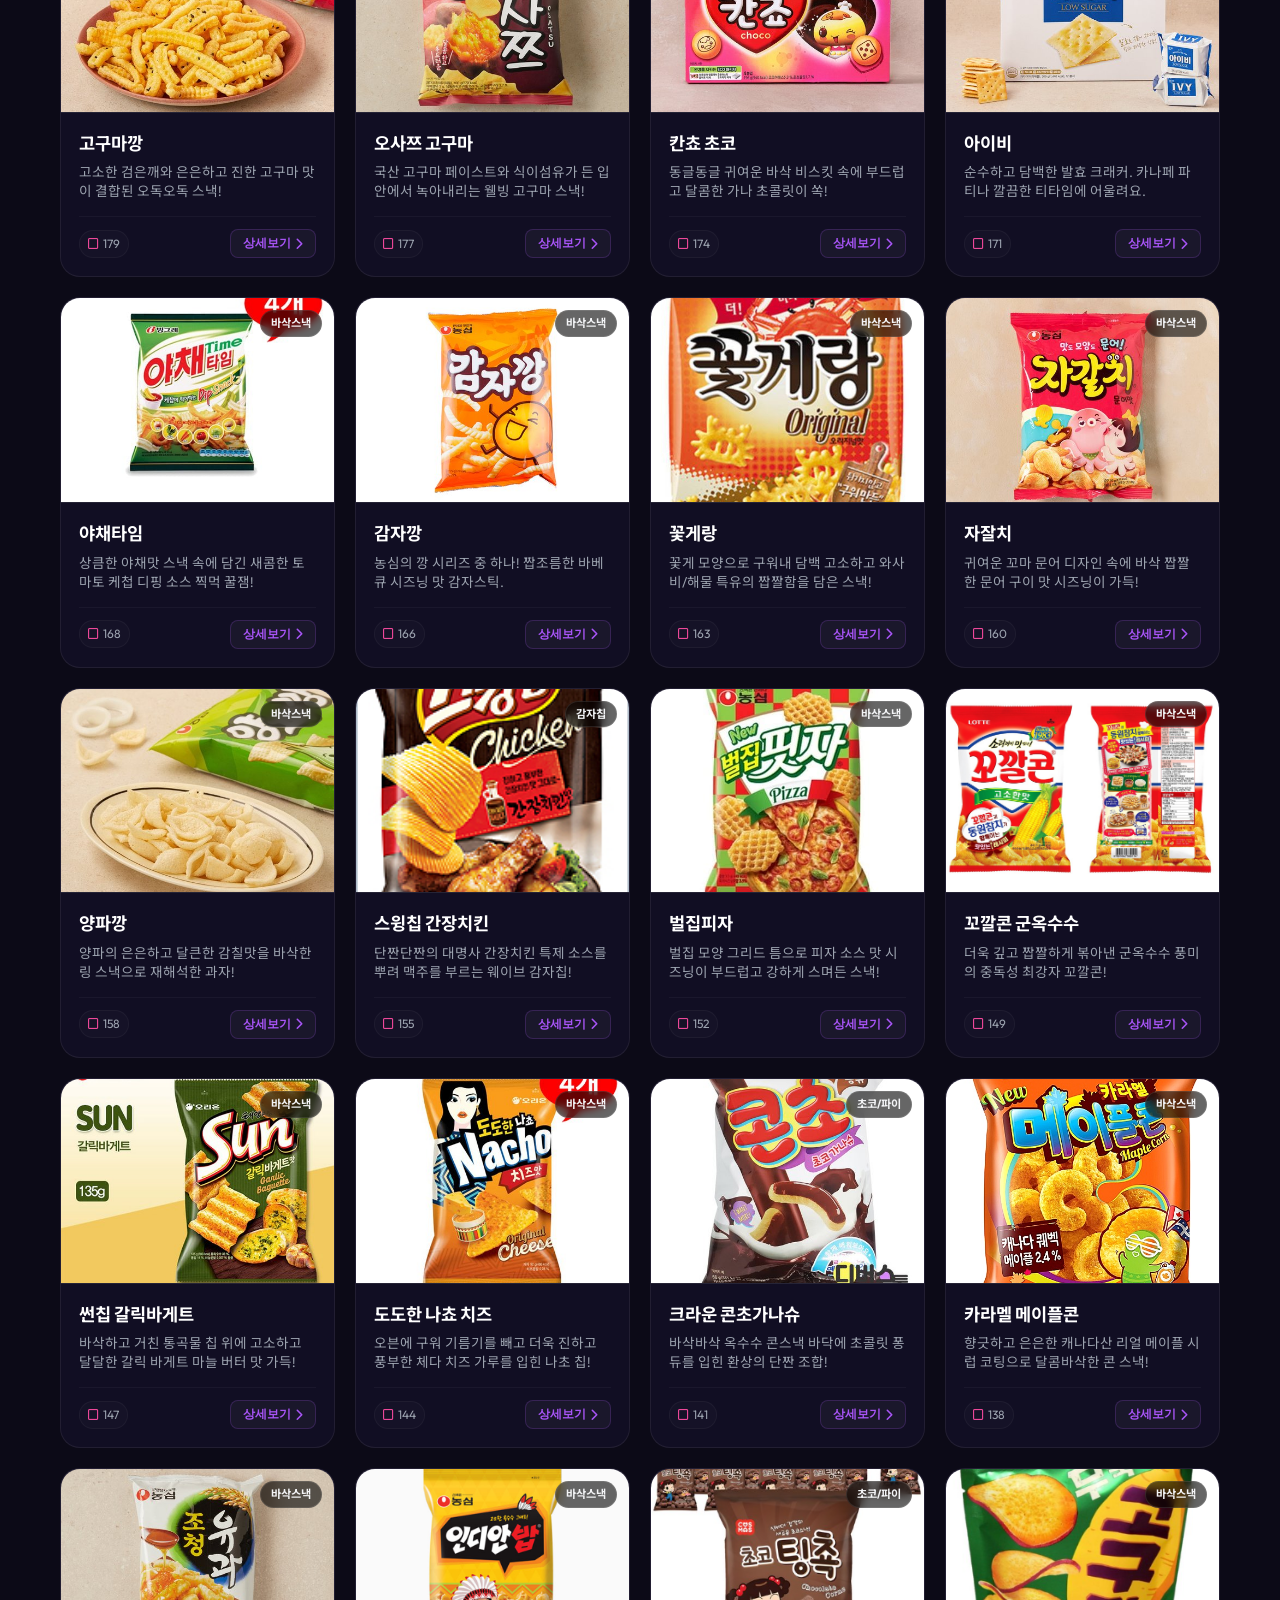
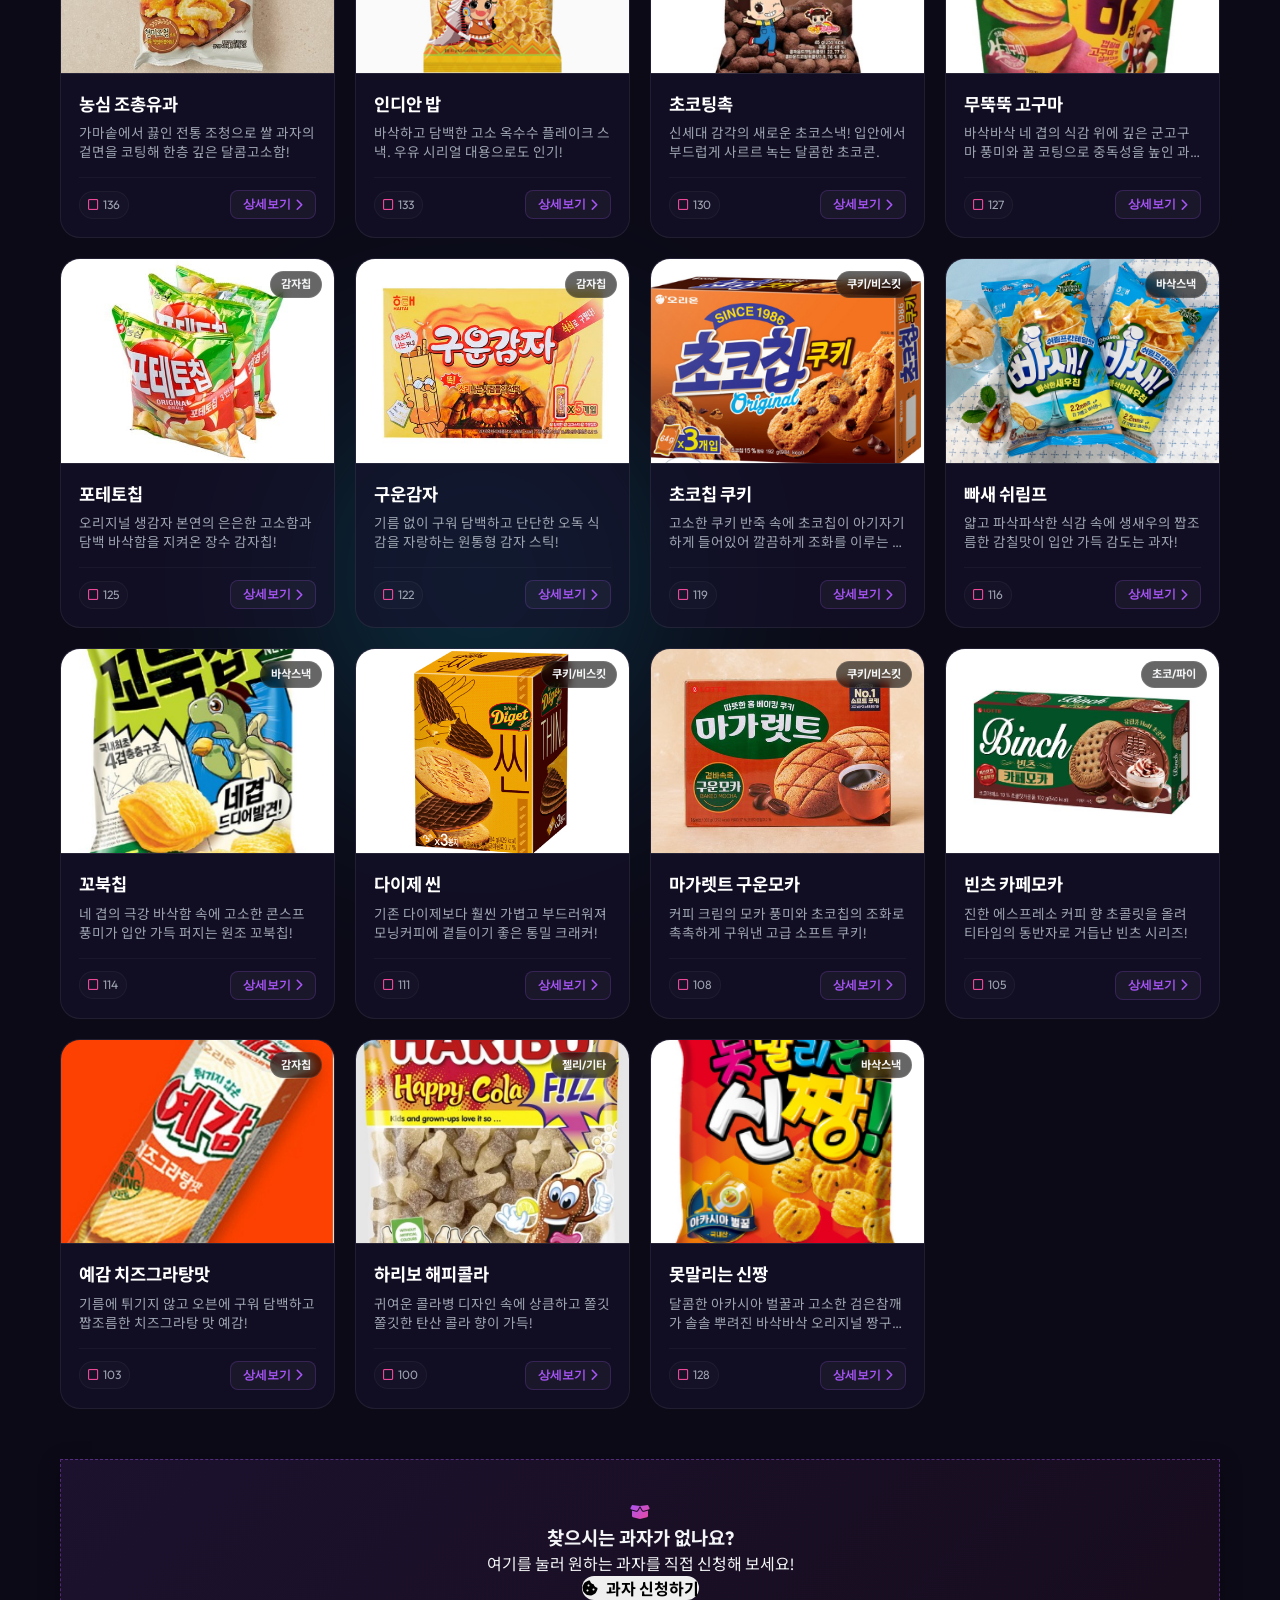
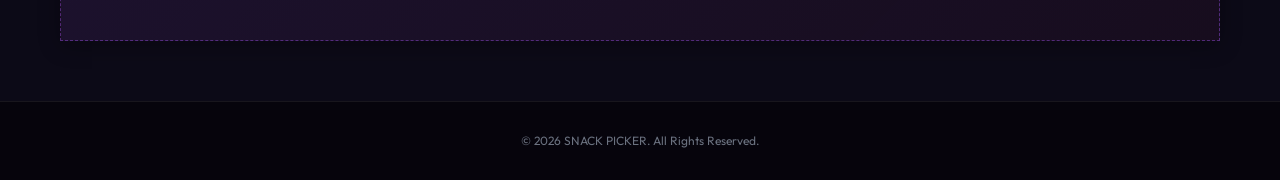
==== commit 7f750767: "Move disclaimer between logo and subtitle in header" ====
--- a/index.html
+++ b/index.html
@@ -26,13 +26,6 @@
 </head>
 <body>
 
-  <!-- Top Ad Banner -->
-  <div class="top-ad-banner">
-    <p class="disclaimer">
-      <i class="fa-solid fa-circle-info"></i> 이 포스팅은 쿠팡 파트너스 활동의 일환으로, 이에 따른 일정액의 수수료를 제공받습니다.
-    </p>
-  </div>
-
   <!-- Background Glowing Orbs -->
   <div class="glowing-orb orb-1"></div>
   <div class="glowing-orb orb-2"></div>
@@ -44,6 +37,9 @@
         <i class="fa-solid fa-cookie-bite logo-icon"></i>
         <h1>SNACK PICKER</h1>
       </div>
+      <p class="disclaimer header-disclaimer">
+        <i class="fa-solid fa-circle-info"></i> 이 포스팅은 쿠팡 파트너스 활동의 일환으로, 이에 따른 일정액의 수수료를 제공받습니다.
+      </p>
       <p class="header-subtitle">오늘의 최애 스낵 월드컵 & 추천 룰렛 🍿</p>
     </div>
   </header>
--- a/style.css
+++ b/style.css
@@ -1594,18 +1594,18 @@
 }
 .floating-req-btn { display: none !important; }
 
-/* --- TOP AD BANNER --- */
-.top-ad-banner {
-  text-align: center;
-  padding: 10px 15px;
-  background: rgba(6, 4, 12, 0.95);
-  border-bottom: 1px solid var(--panel-border);
-  position: relative;
-  z-index: 200;
-}
-
-.top-ad-banner .disclaimer {
-  margin: 0 auto;
-  border-radius: 6px;
-  max-width: fit-content;
-}
+/* --- HEADER DISCLAIMER --- */
+.header-disclaimer {
+  margin: 0;
+  padding: 4px 12px;
+  font-size: 0.75rem;
+  background: rgba(245, 158, 11, 0.1);
+  border: 1px solid rgba(245, 158, 11, 0.2);
+  white-space: nowrap;
+}
+
+@media (max-width: 992px) {
+  .header-disclaimer {
+    display: none; /* Hide on smaller screens to prevent header overflow */
+  }
+}
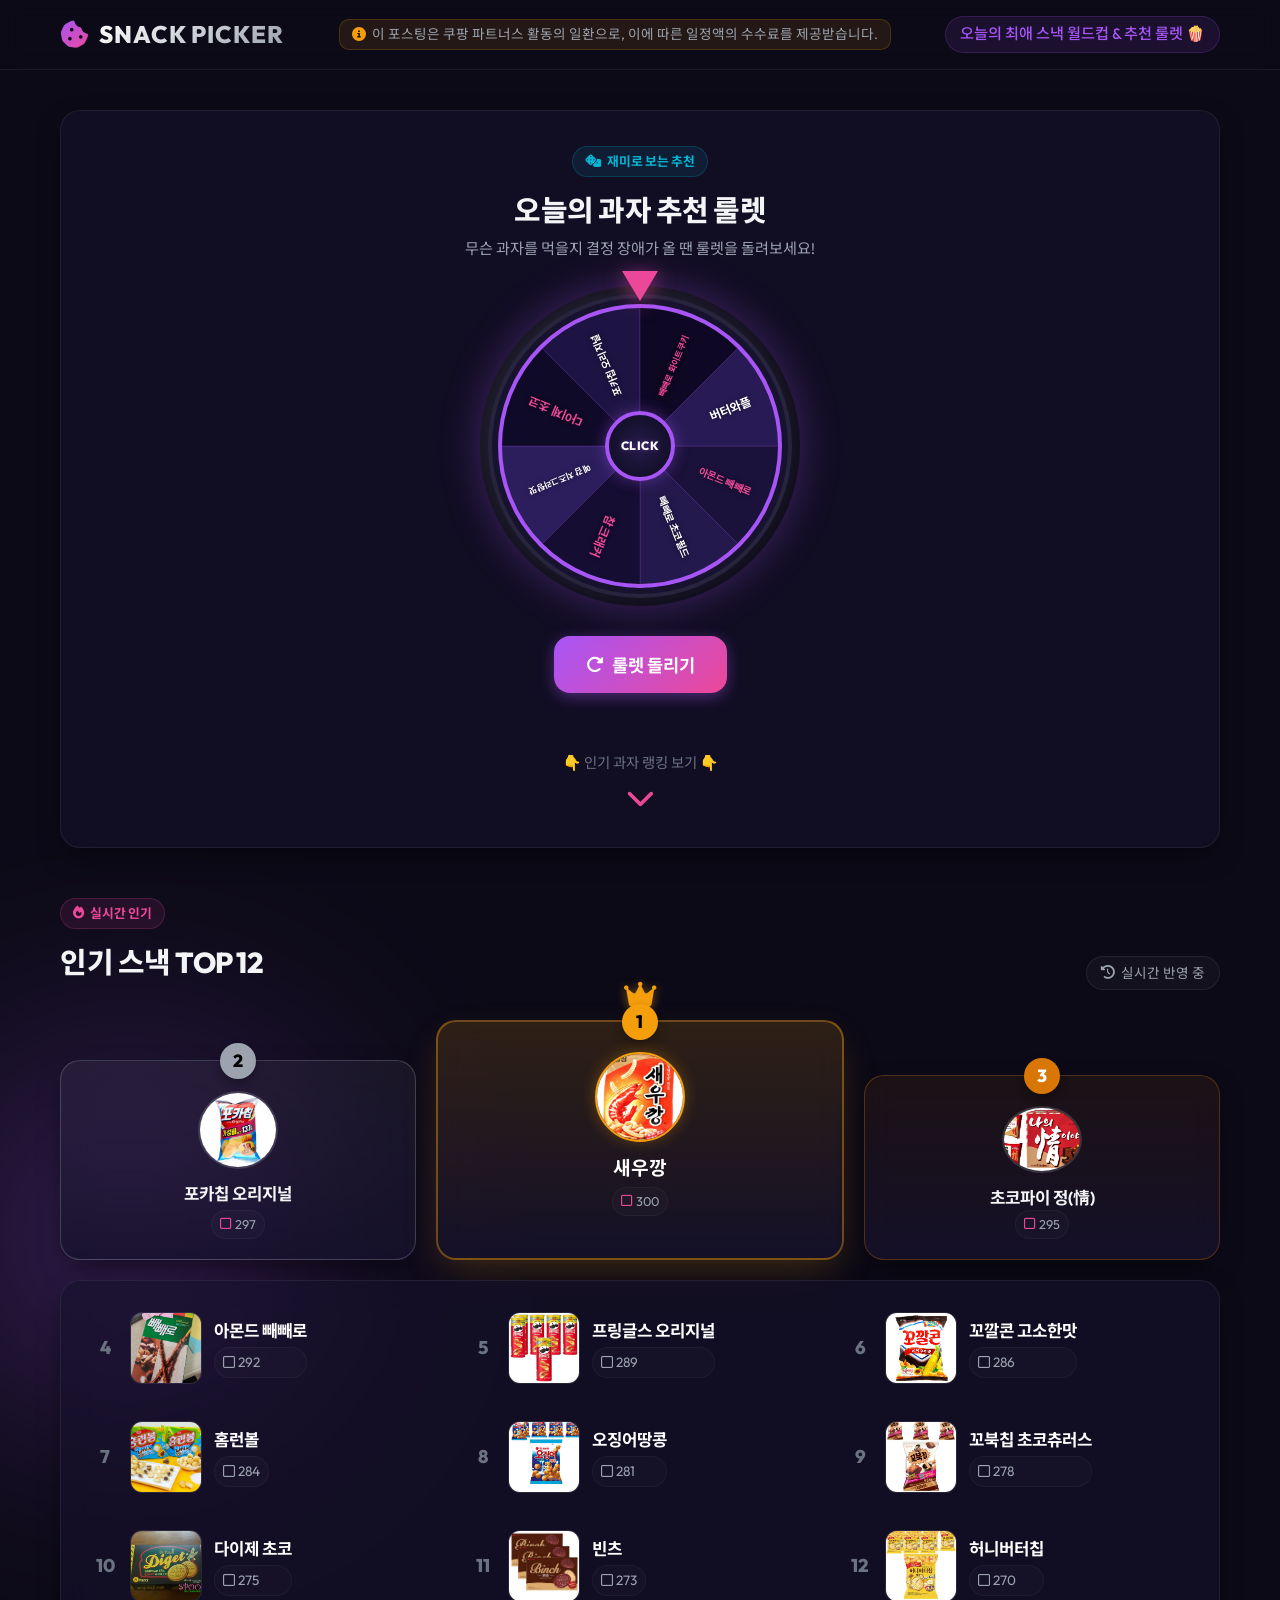
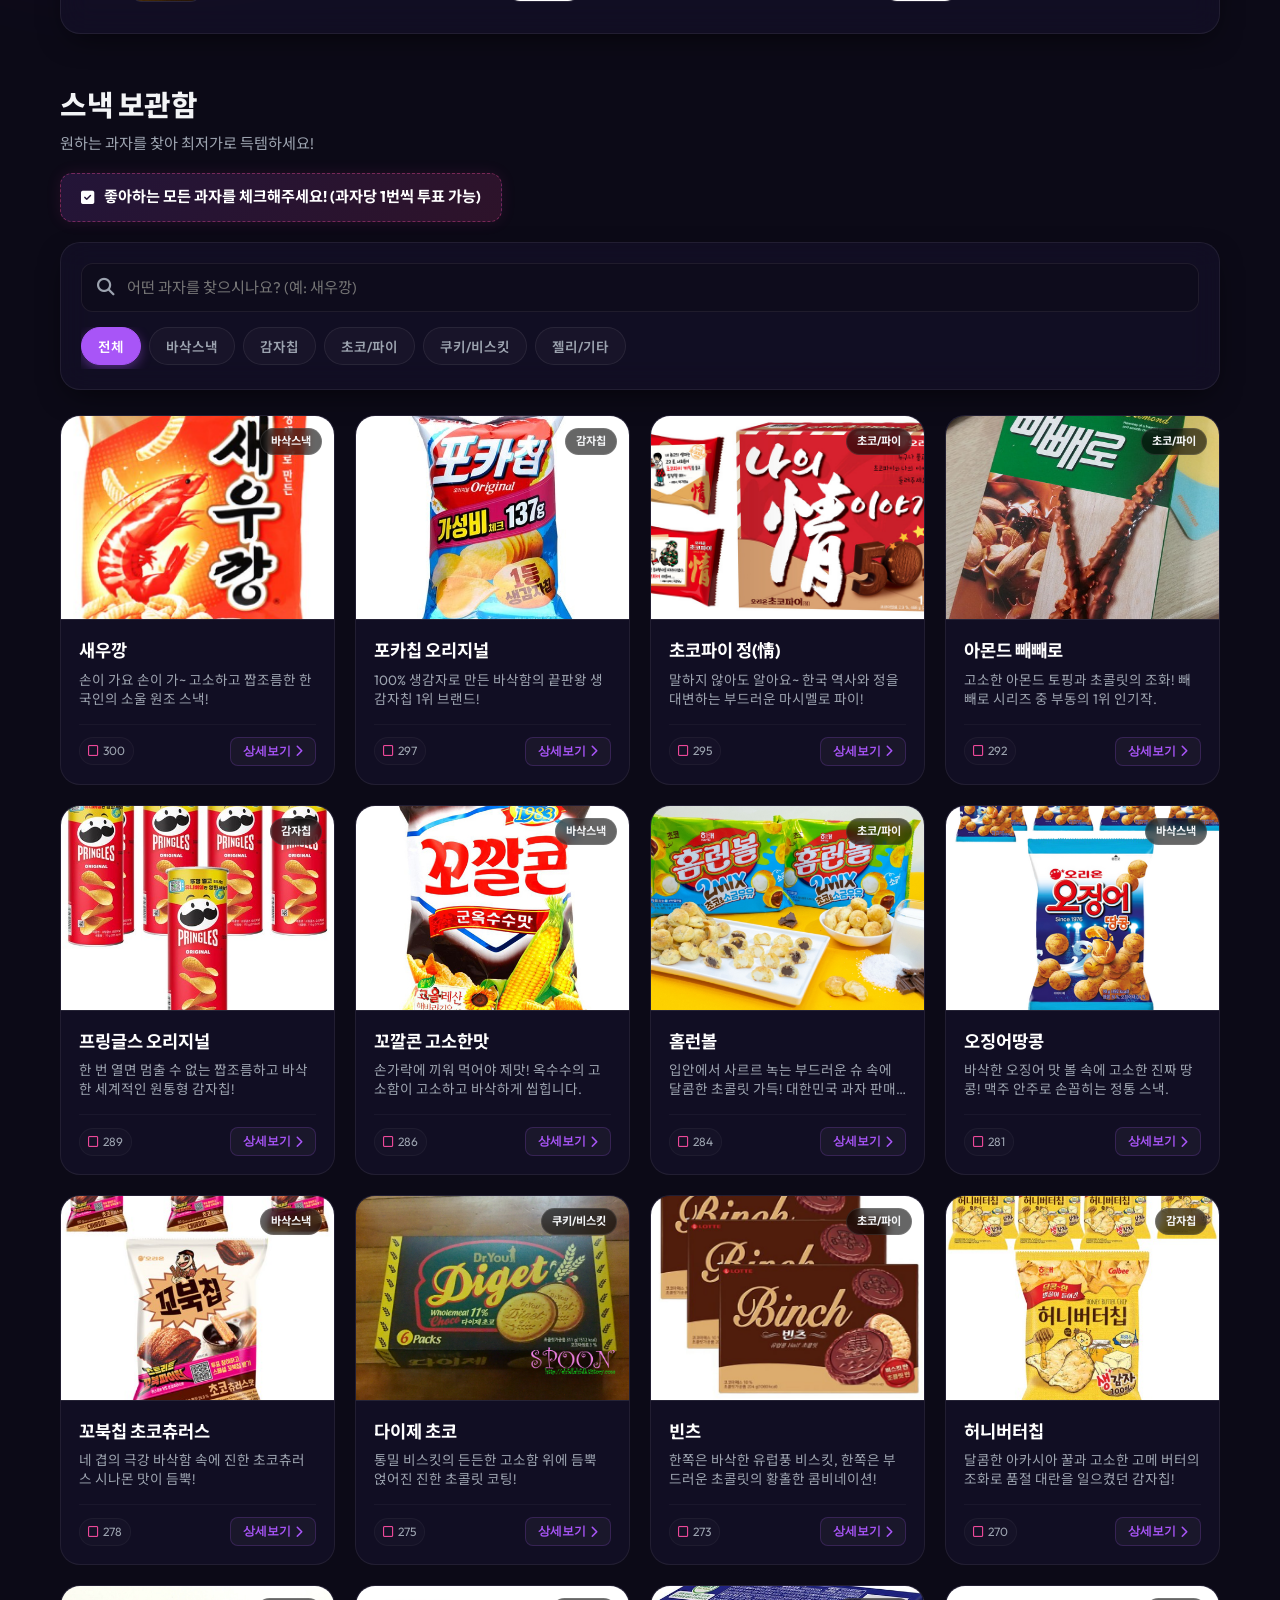
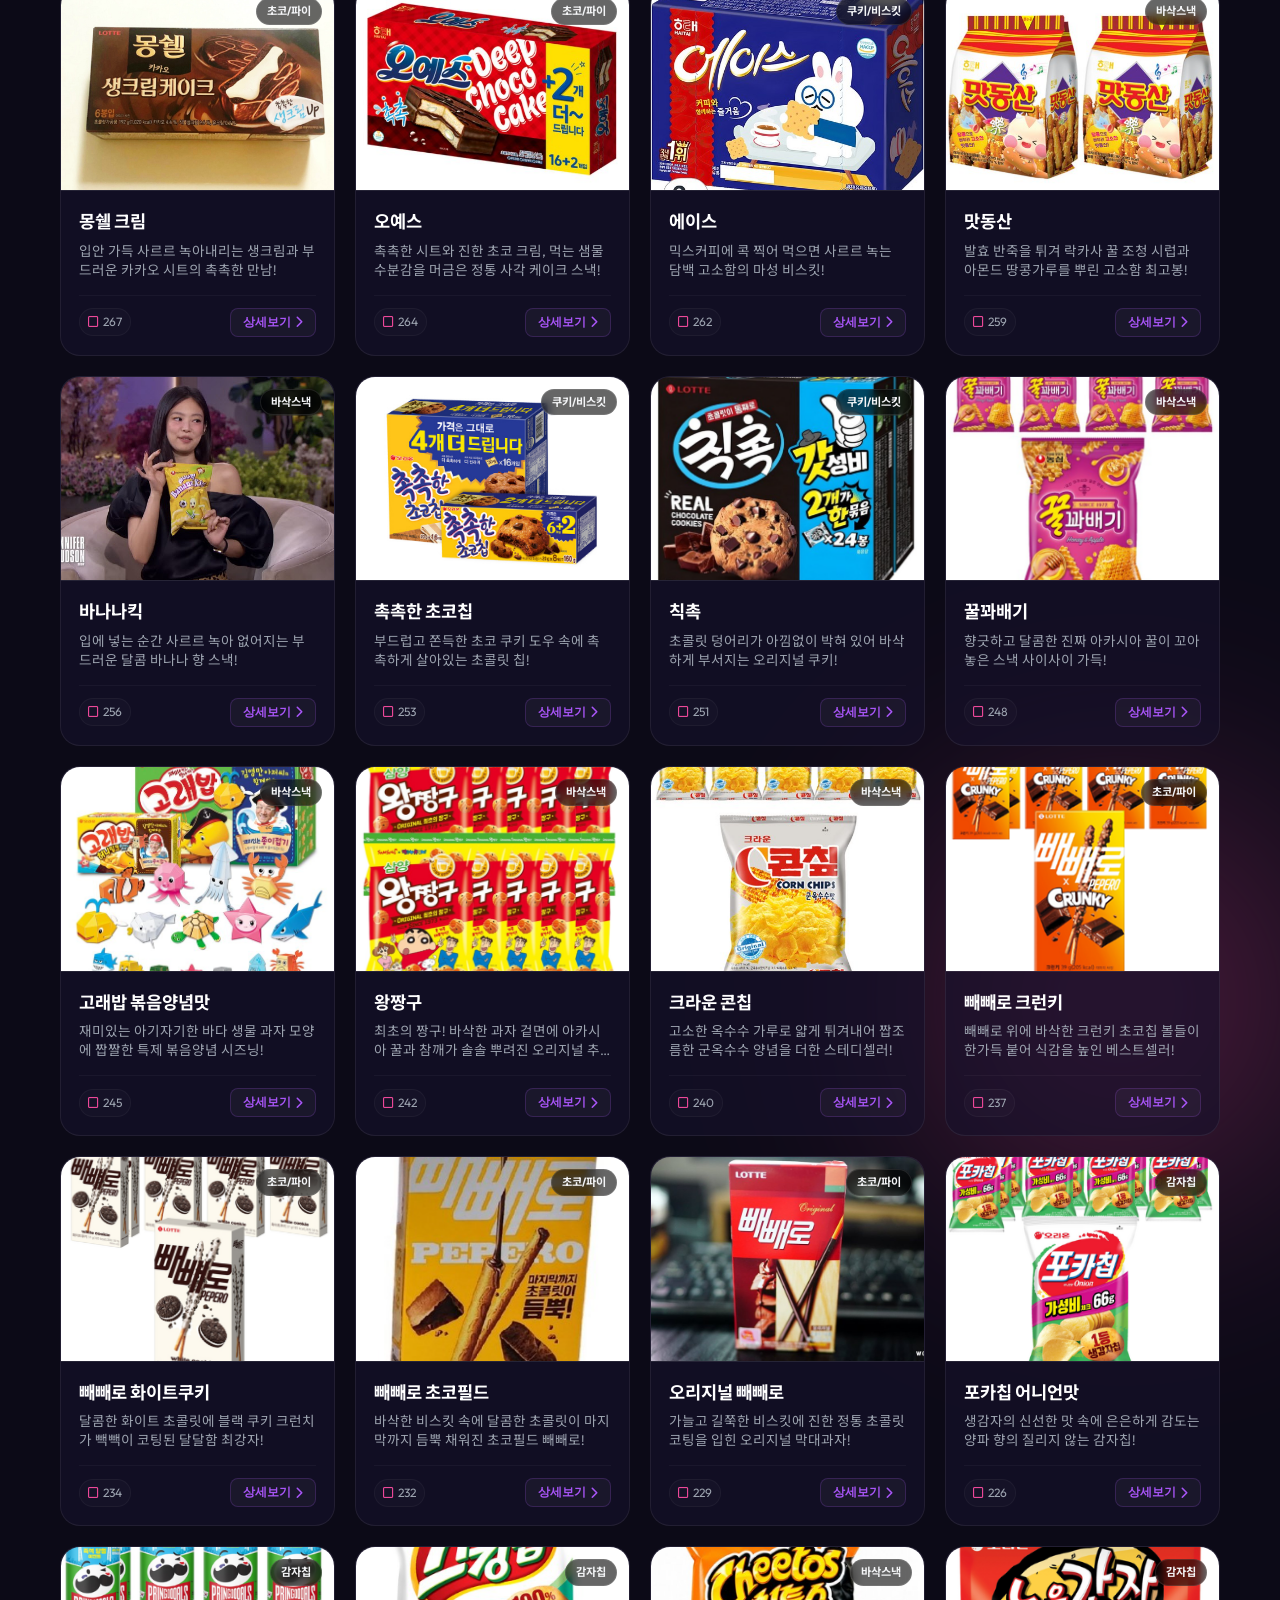
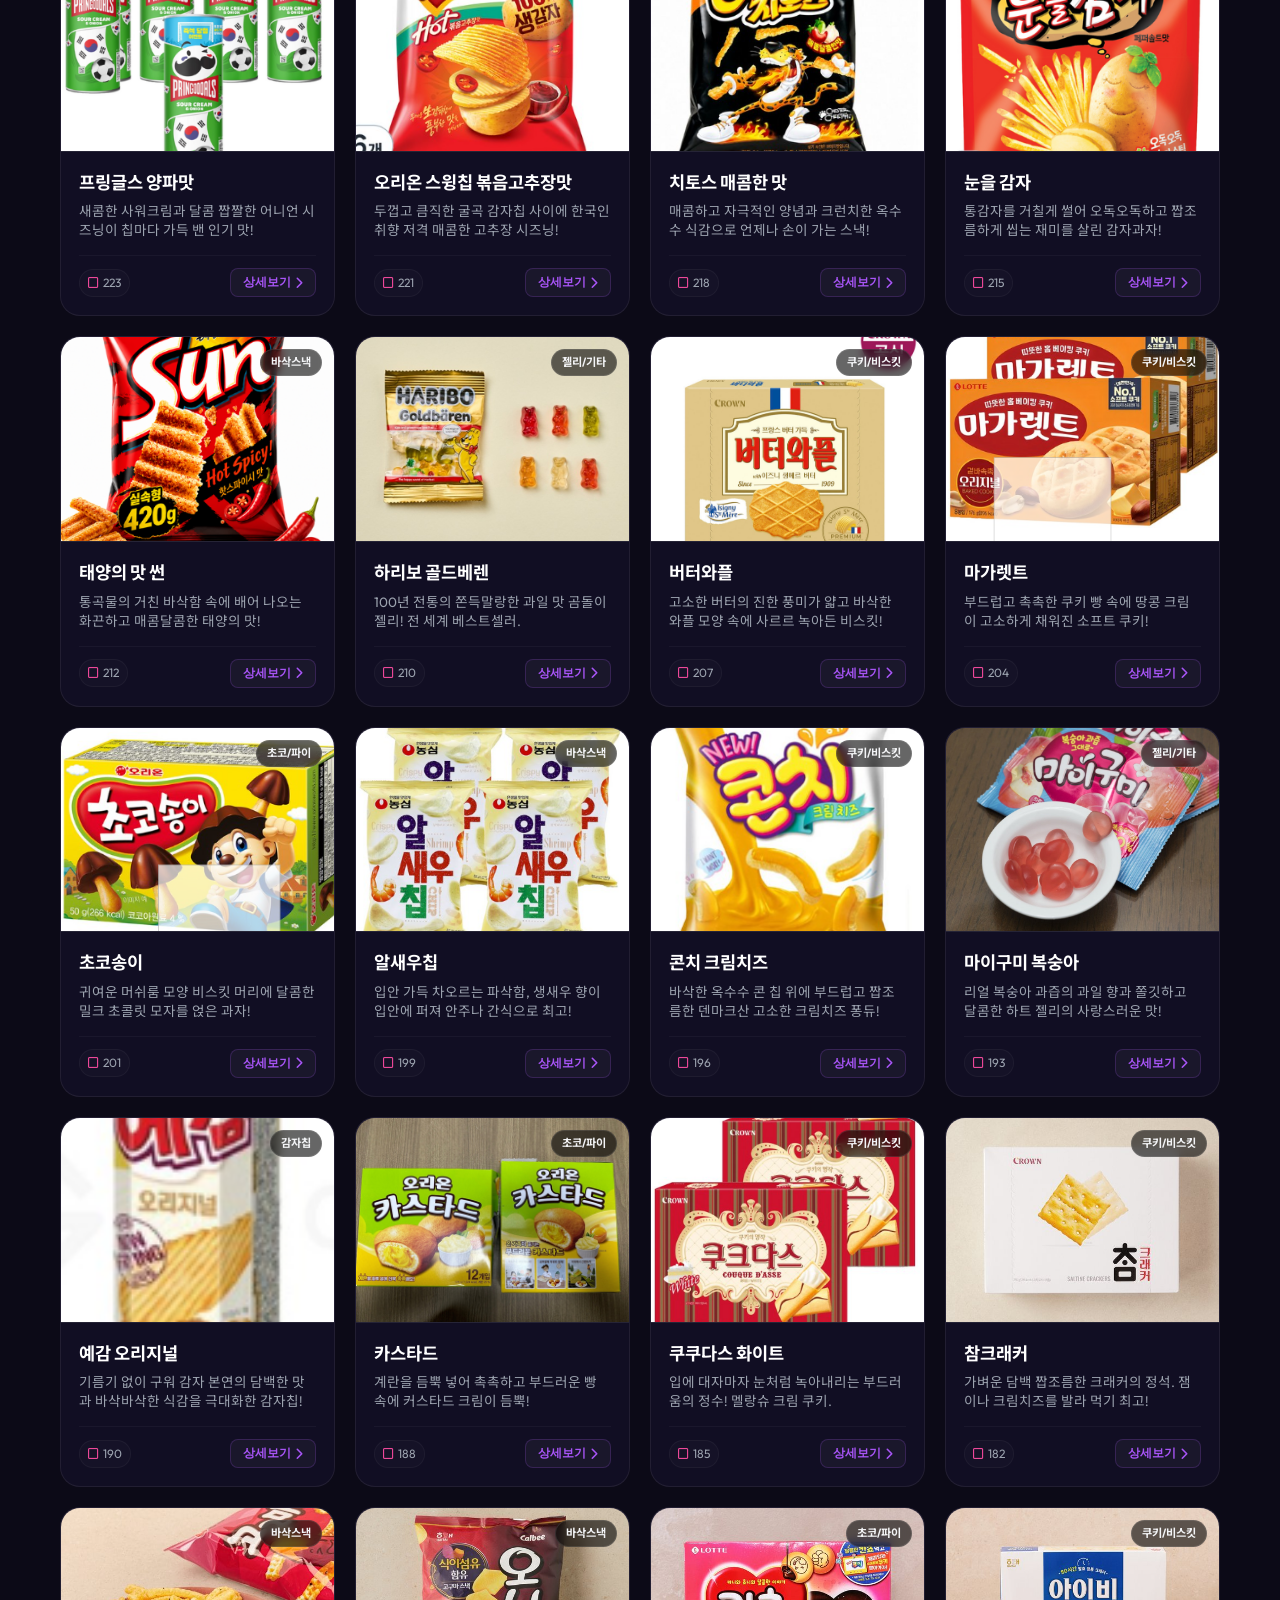
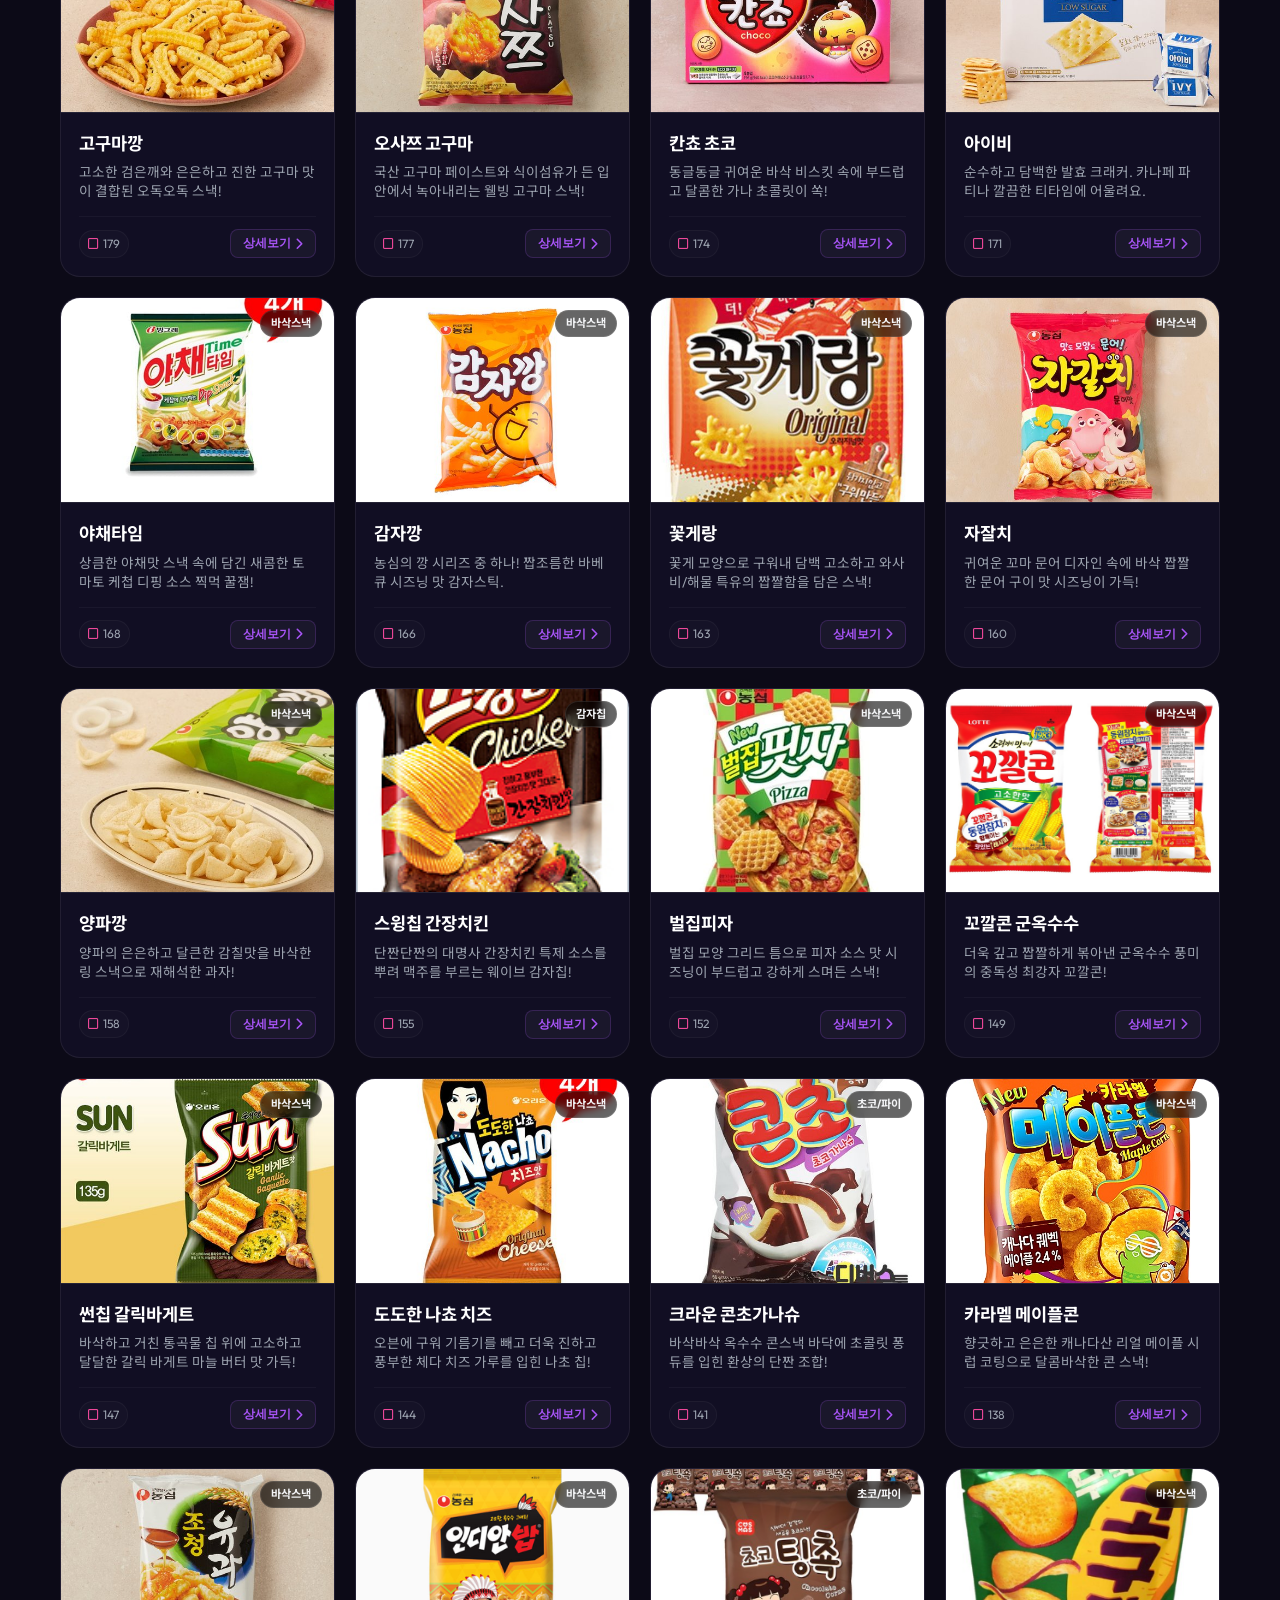
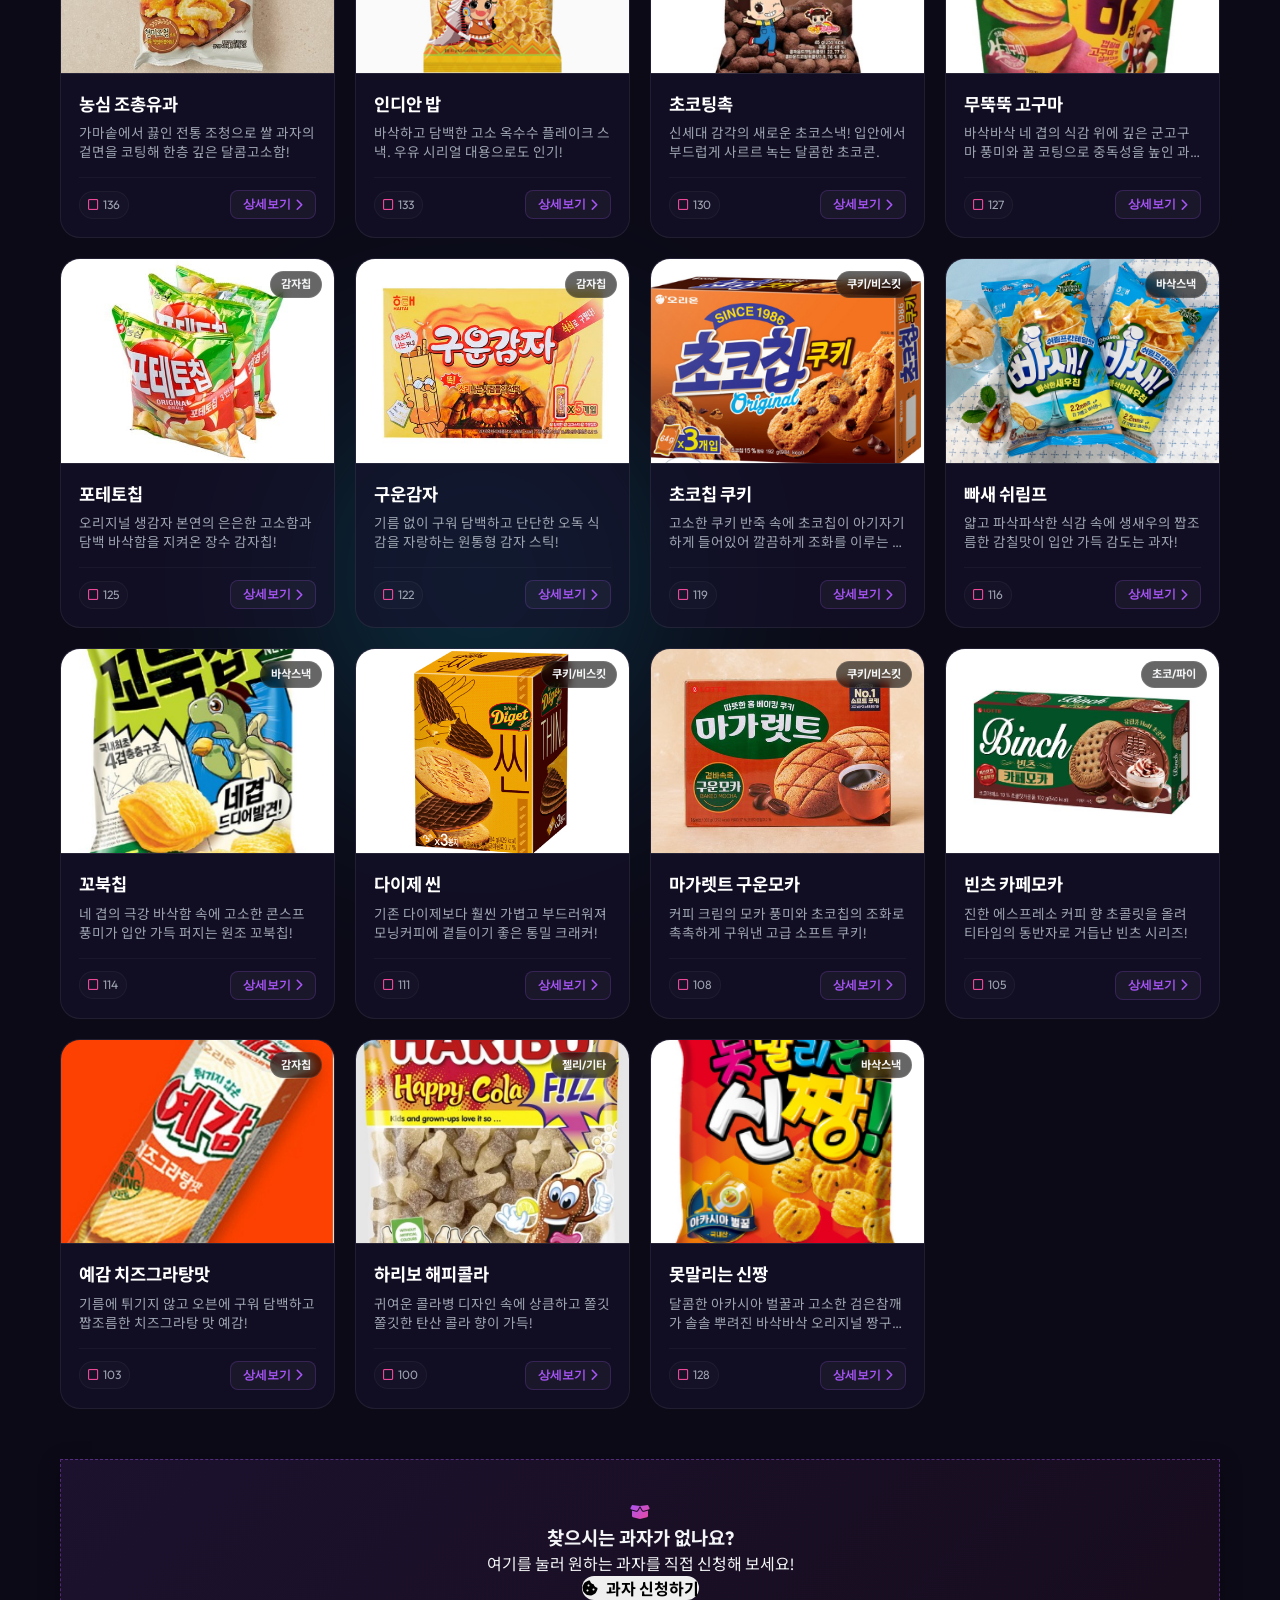
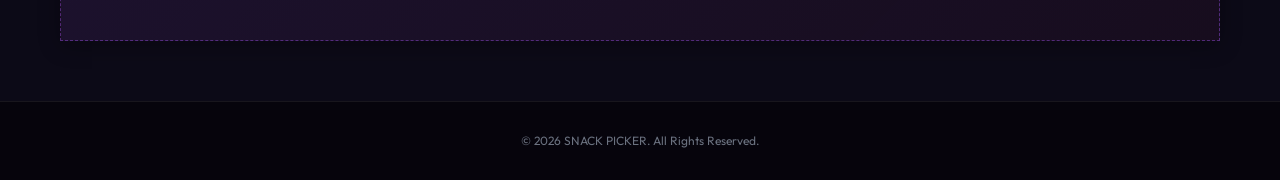
==== commit d4722684: "Add Coupang Partners disclosure to modal popup" ====
--- a/index.html
+++ b/index.html
@@ -171,6 +171,9 @@
       <button class="modal-close" id="modal-close-btn">&times;</button>
       
       <div class="modal-body">
+        <p style="text-align:center; font-size:0.72rem; color:#aaa; padding: 10px 16px 0; margin:0; line-height:1.5;">
+          - 이 포스팅은 쿠팡 파트너스 활동의 일환으로, 이에 따른 일정액의 수수료를 제공받습니다. -
+        </p>
         <div class="modal-image-wrapper">
           <div class="modal-snack-badge" id="modal-badge">HOT</div>
           <img src="" alt="" id="modal-img" class="modal-img">
--- a/style.css
+++ b/style.css
@@ -1598,7 +1598,7 @@
 .header-disclaimer {
   margin: 0;
   padding: 4px 12px;
-  font-size: 0.75rem;
+  font-size: 0.85rem;
   background: rgba(245, 158, 11, 0.1);
   border: 1px solid rgba(245, 158, 11, 0.2);
   white-space: nowrap;
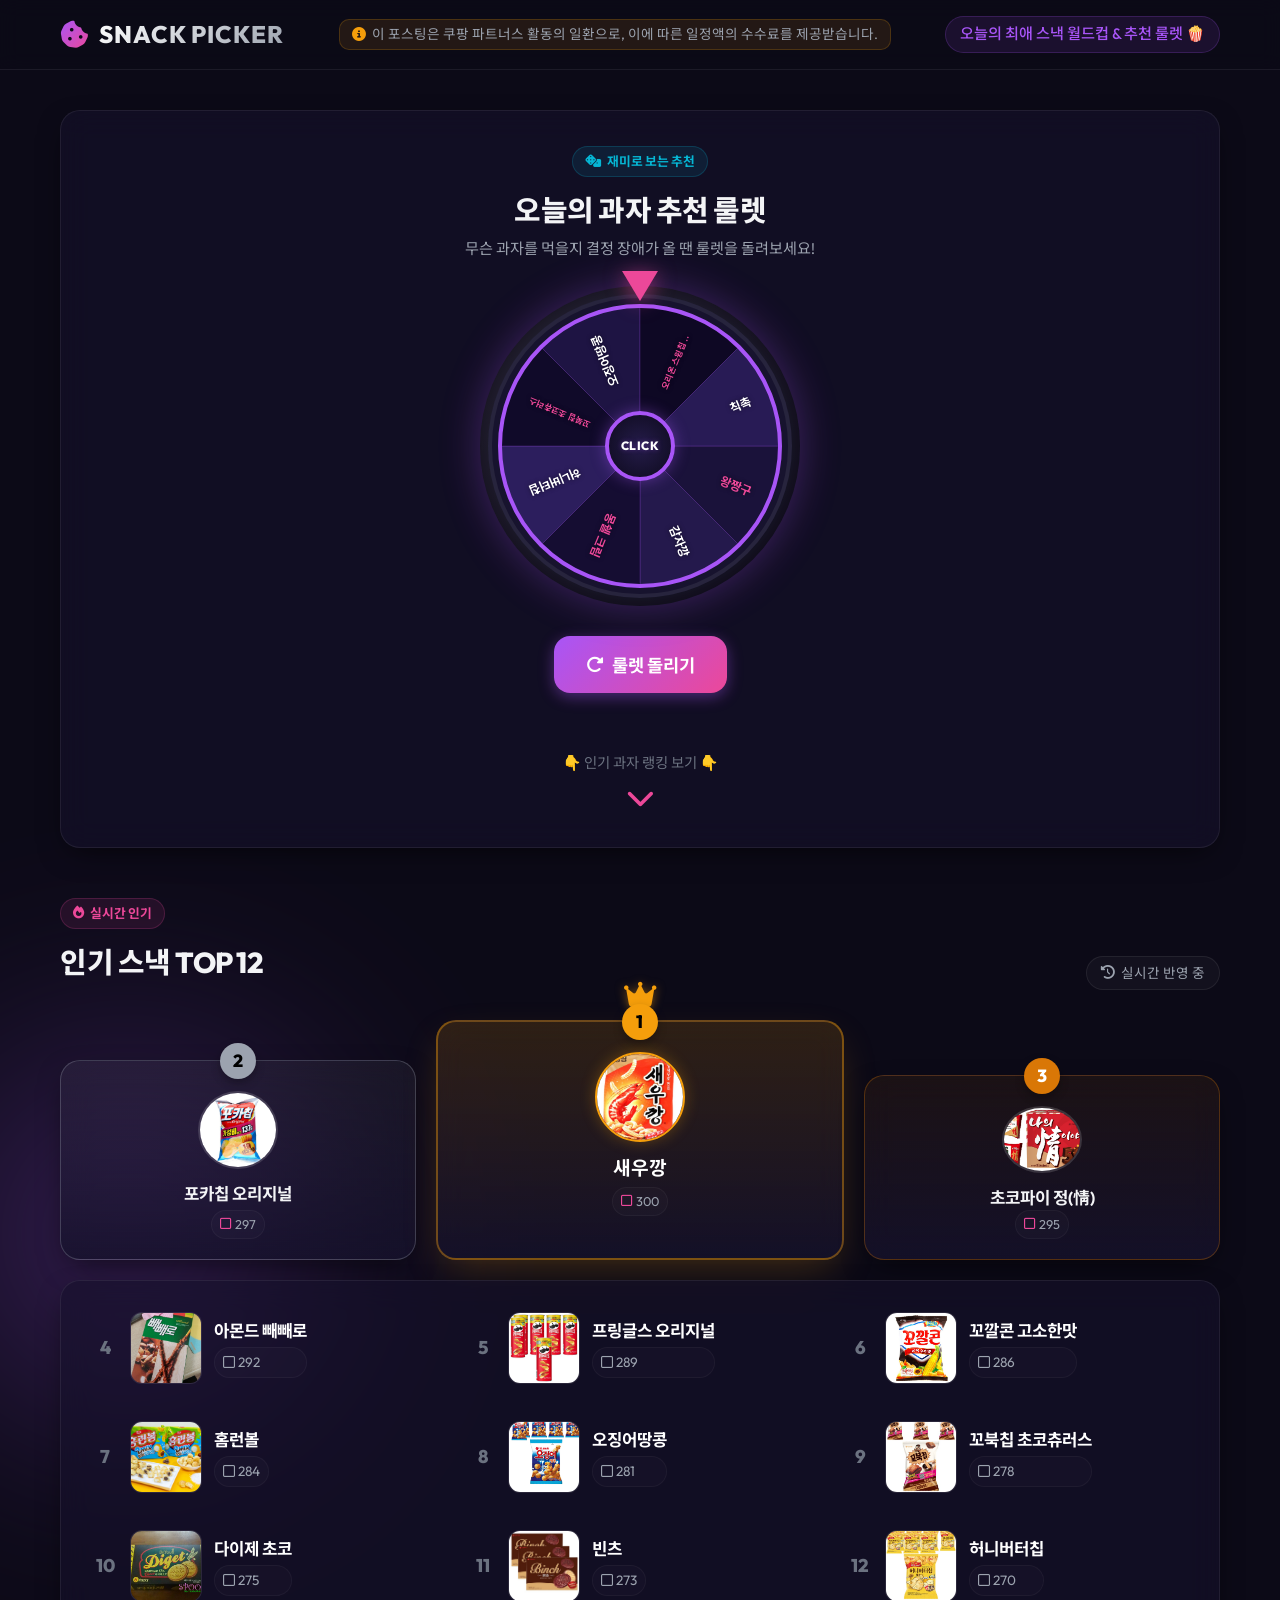
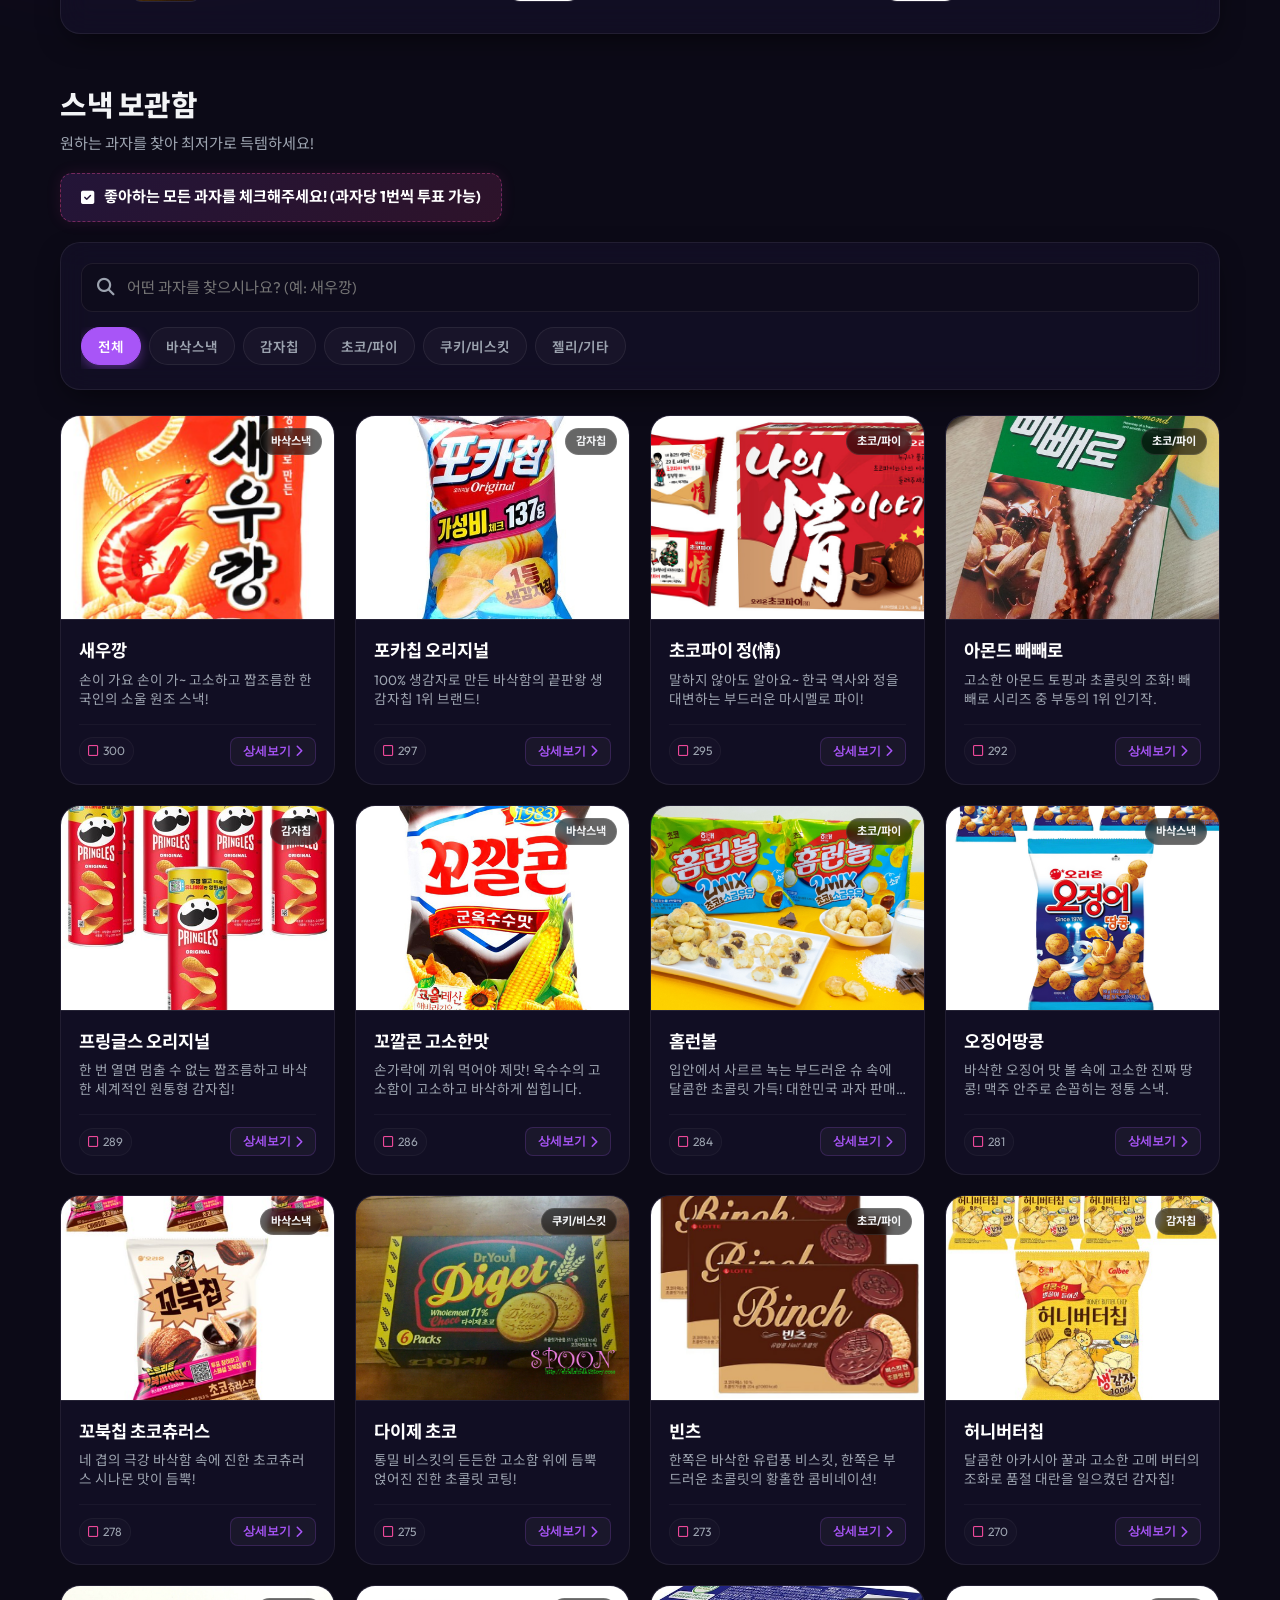
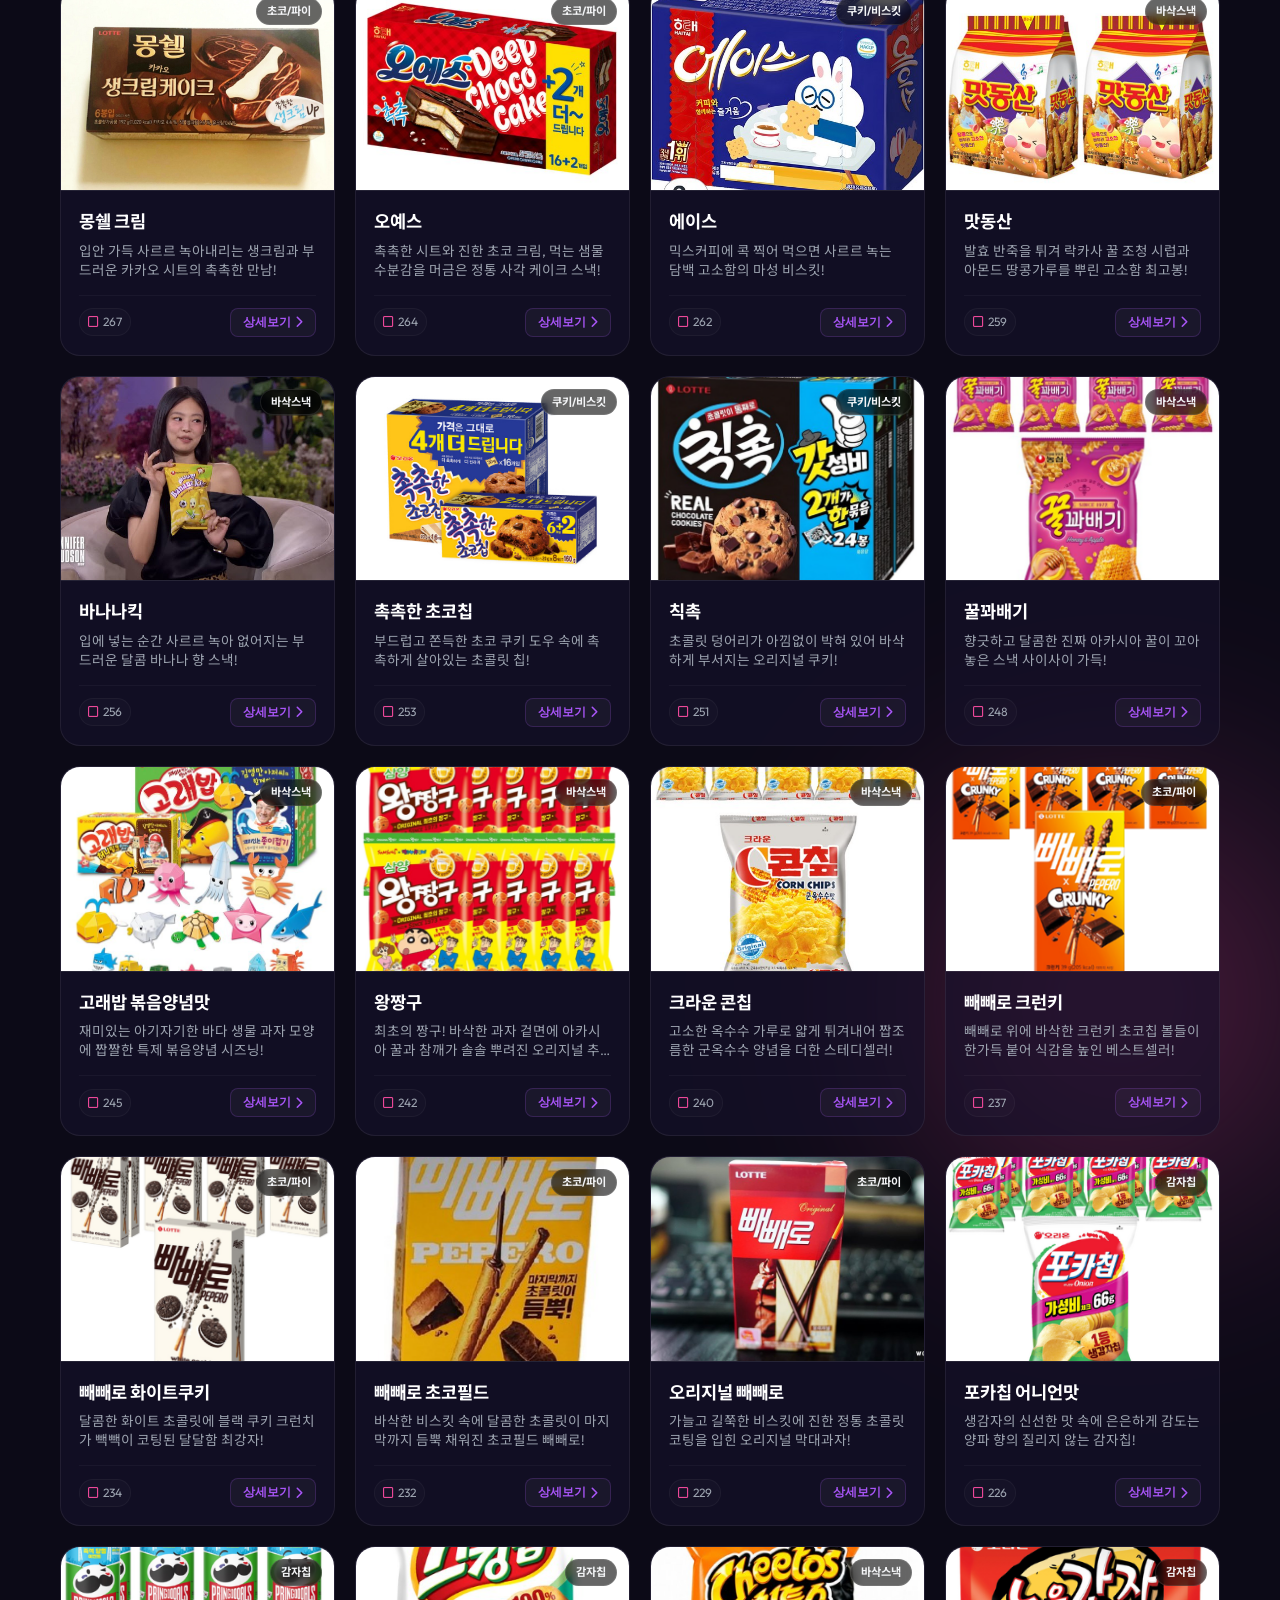
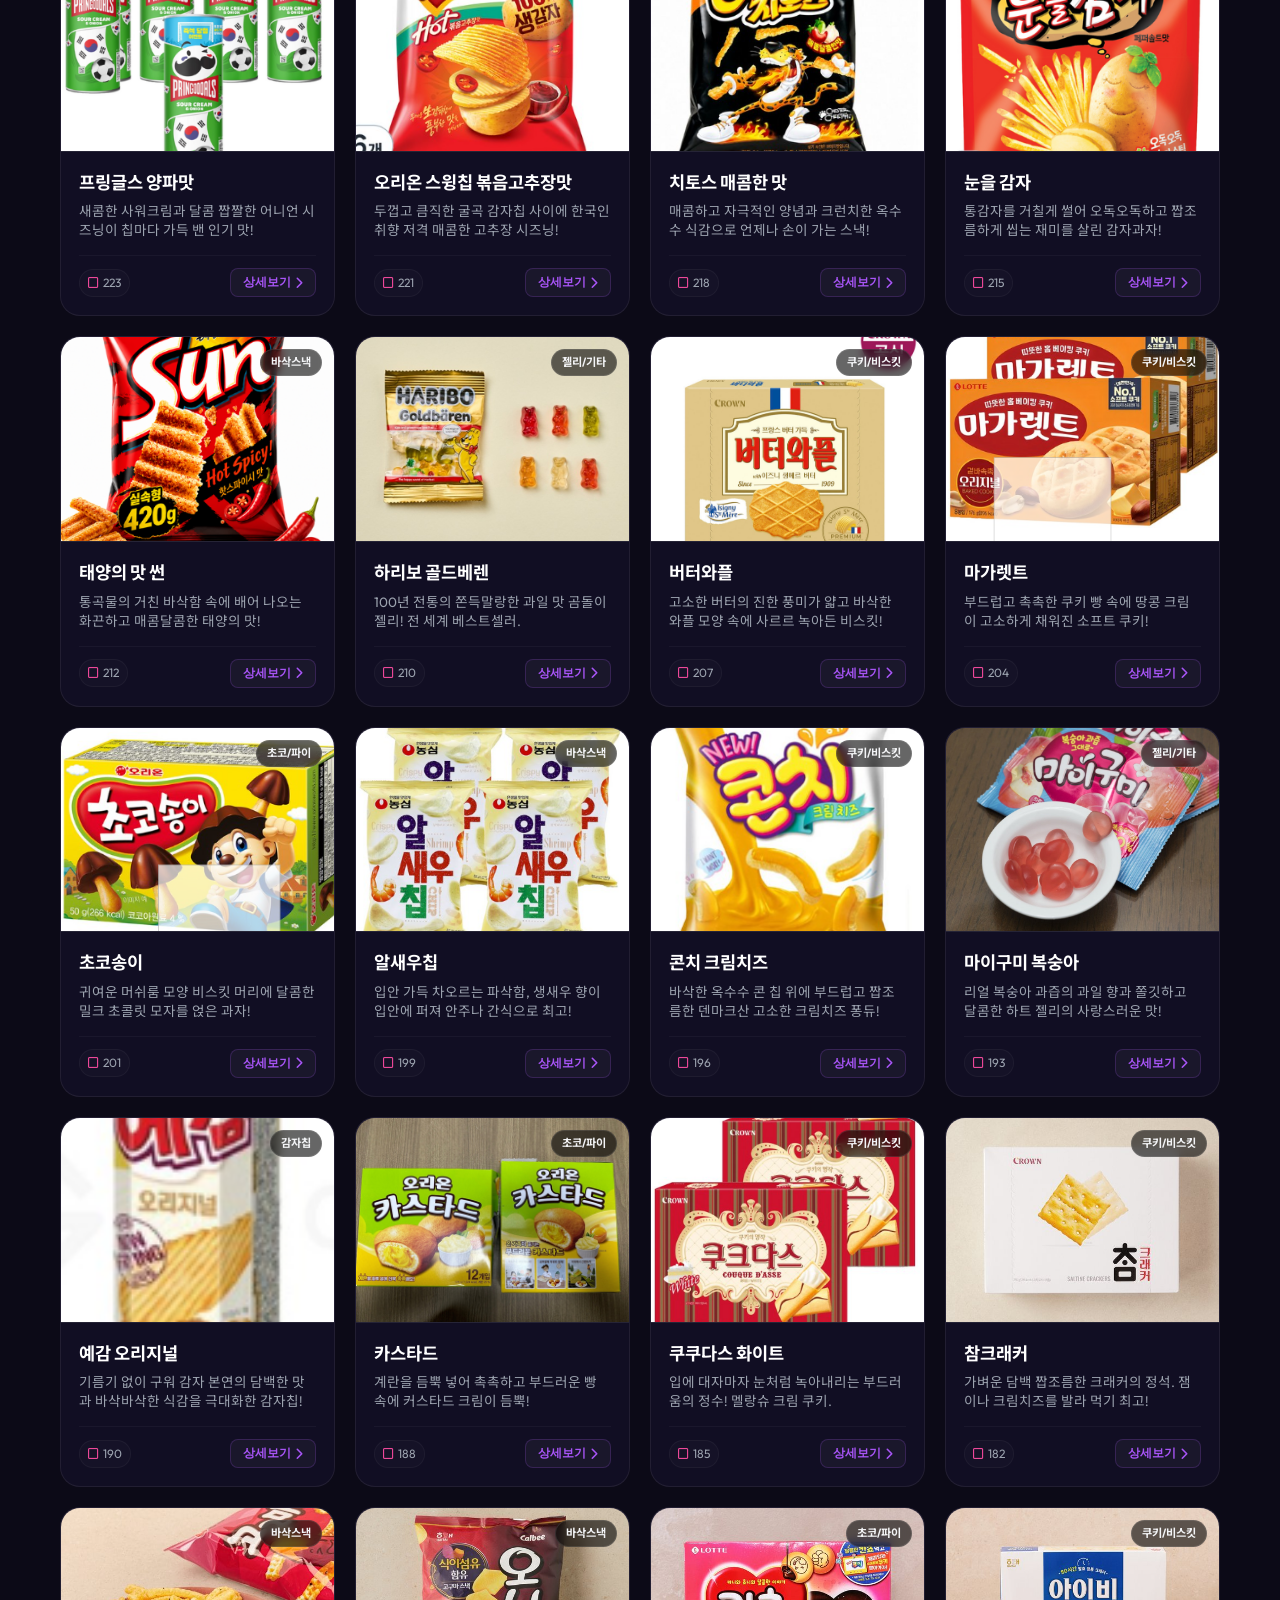
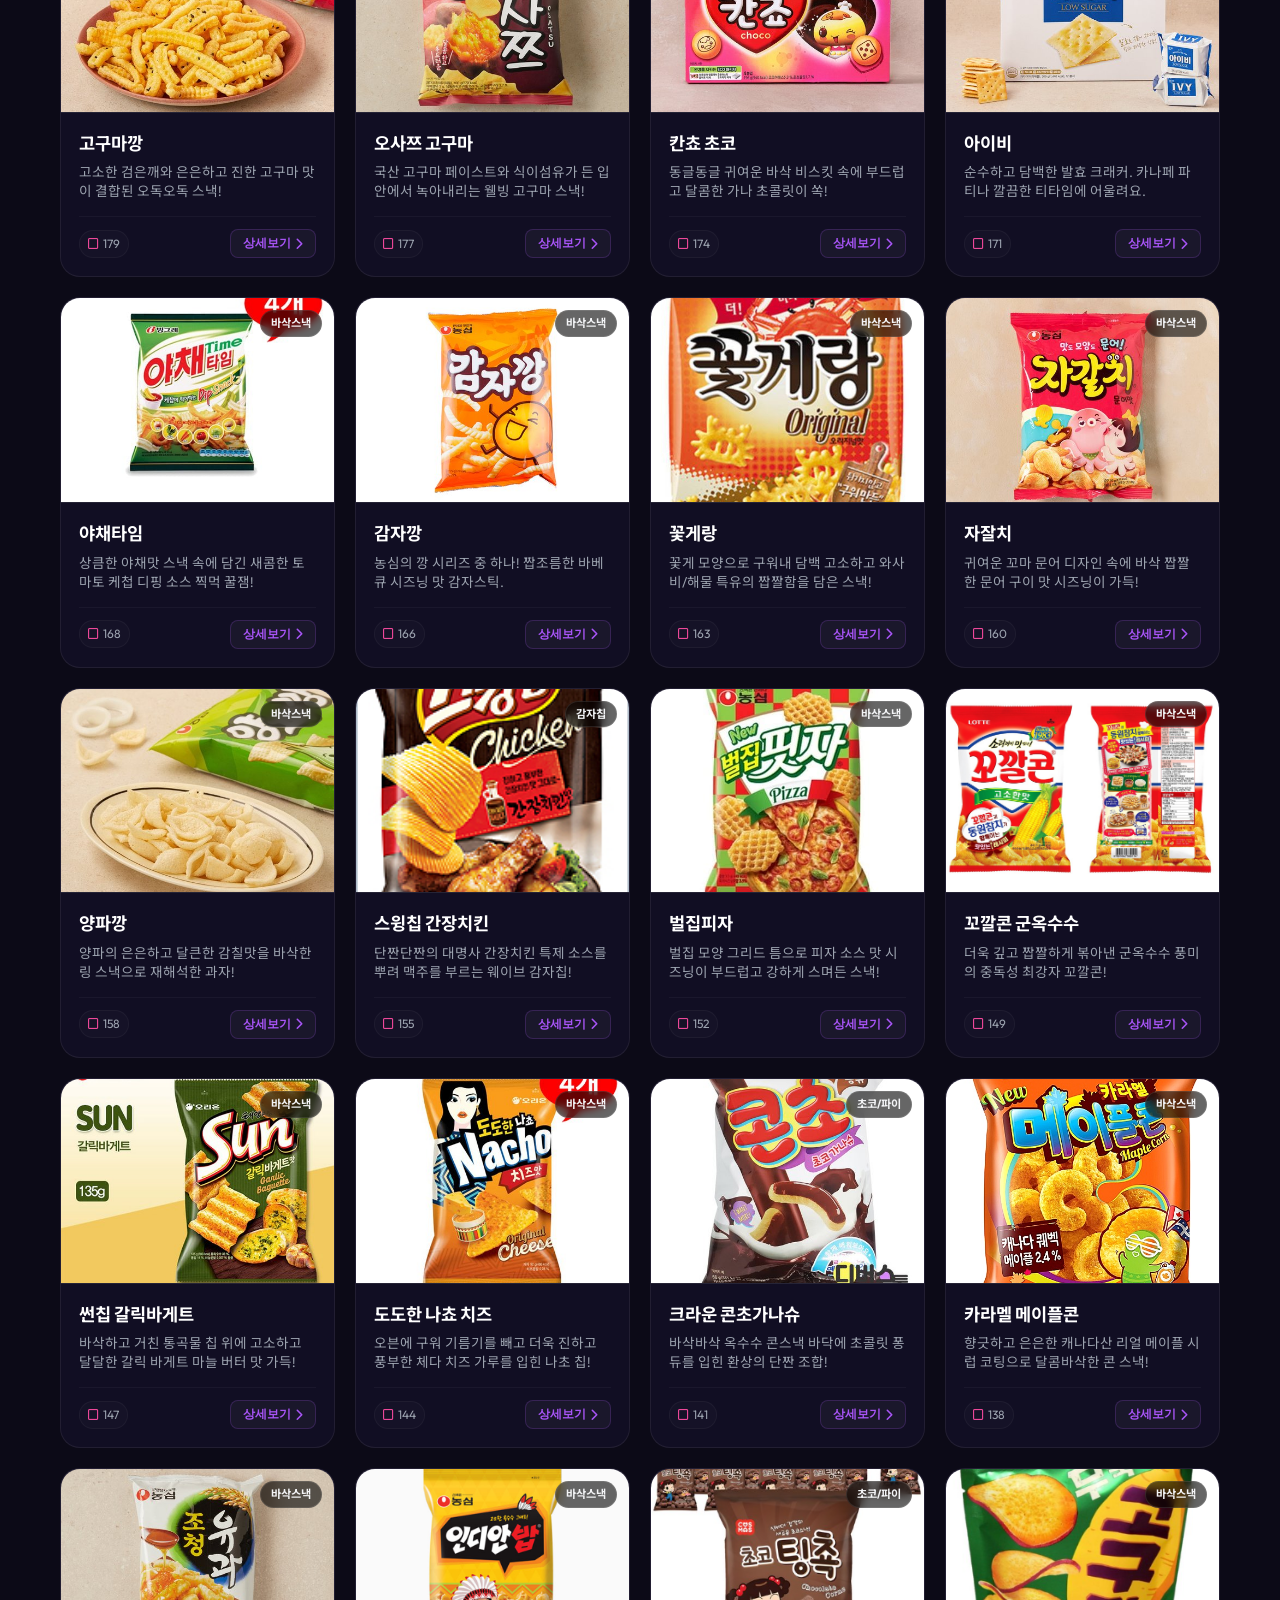
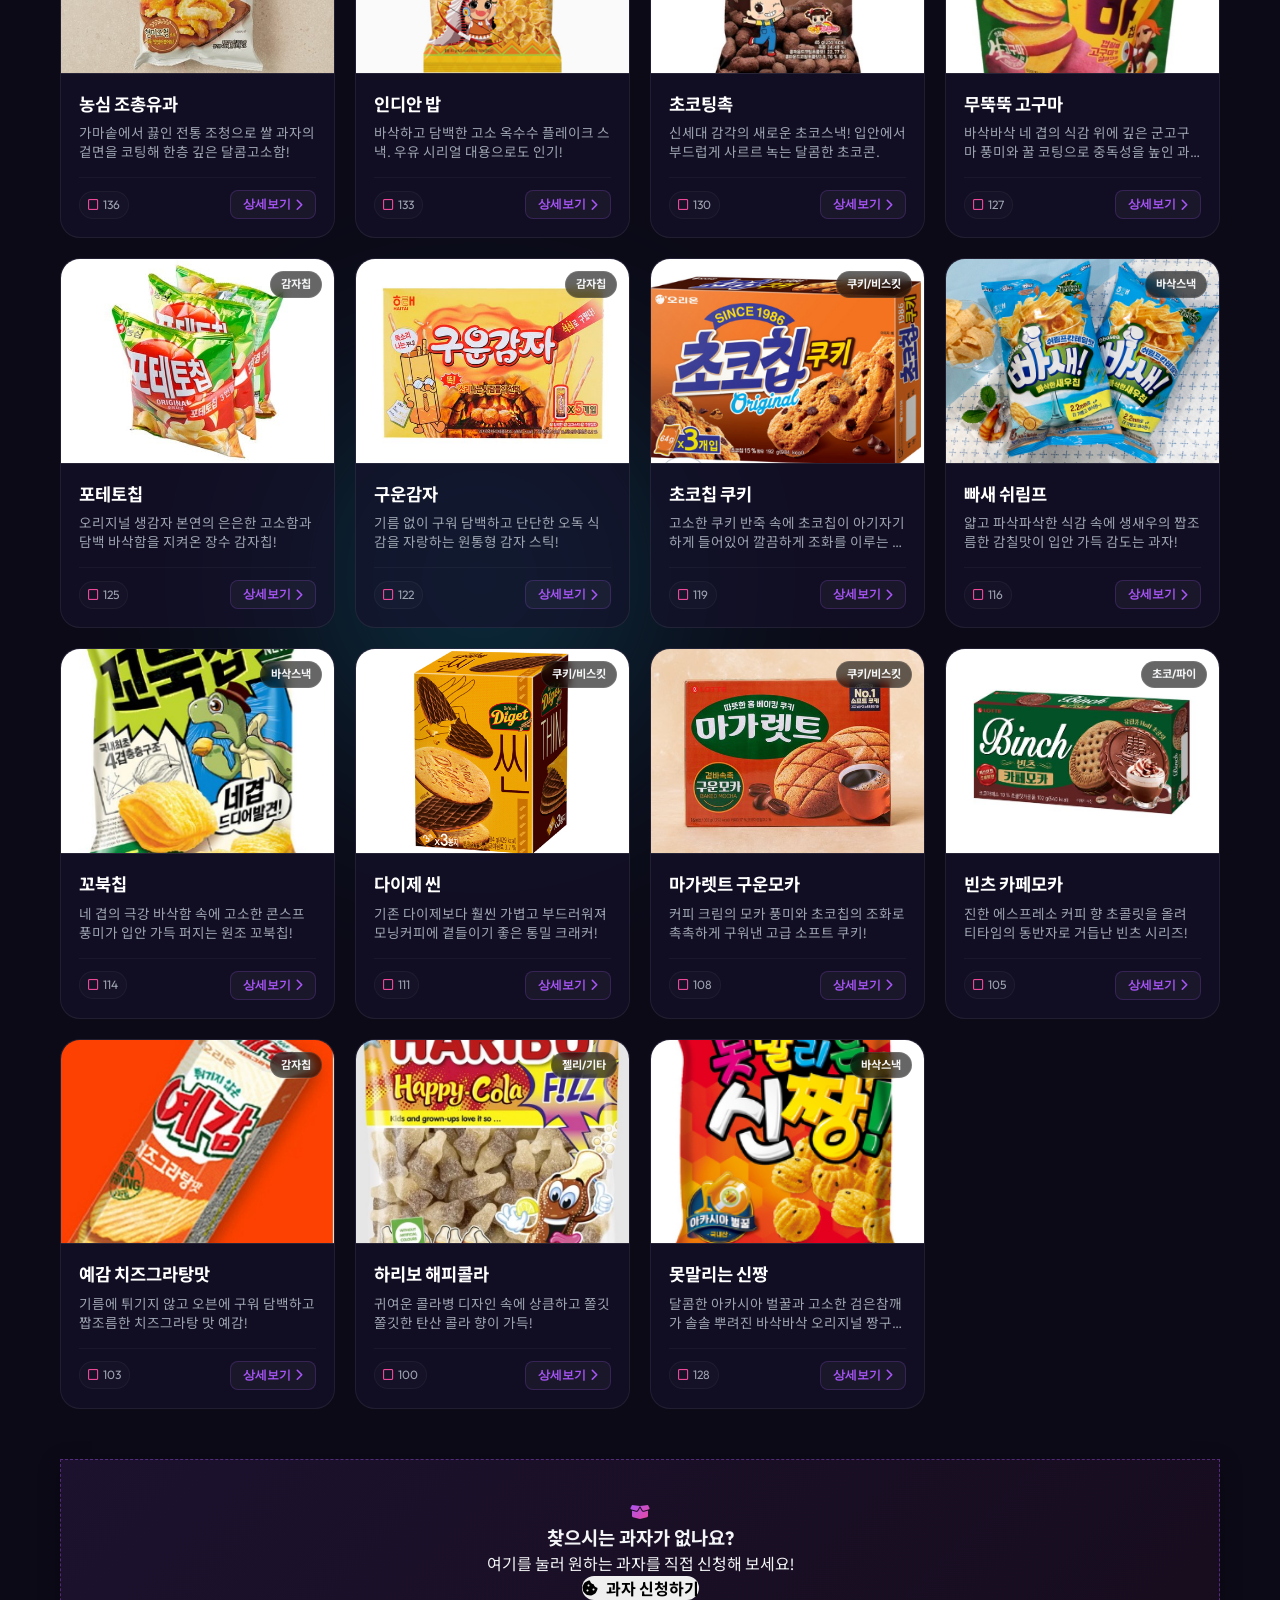
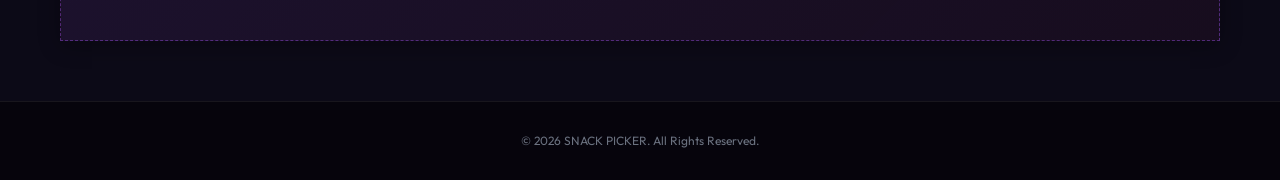
==== commit fb9b9a4b: "Change disclaimer text color to red" ====
--- a/index.html
+++ b/index.html
@@ -171,7 +171,7 @@
       <button class="modal-close" id="modal-close-btn">&times;</button>
       
       <div class="modal-body">
-        <p style="text-align:center; font-size:0.72rem; color:#aaa; padding: 10px 16px 0; margin:0; line-height:1.5;">
+        <p style="text-align:center; font-size:0.72rem; color:#ff4444; padding: 10px 16px 0; margin:0; line-height:1.5;">
           - 이 포스팅은 쿠팡 파트너스 활동의 일환으로, 이에 따른 일정액의 수수료를 제공받습니다. -
         </p>
         <div class="modal-image-wrapper">
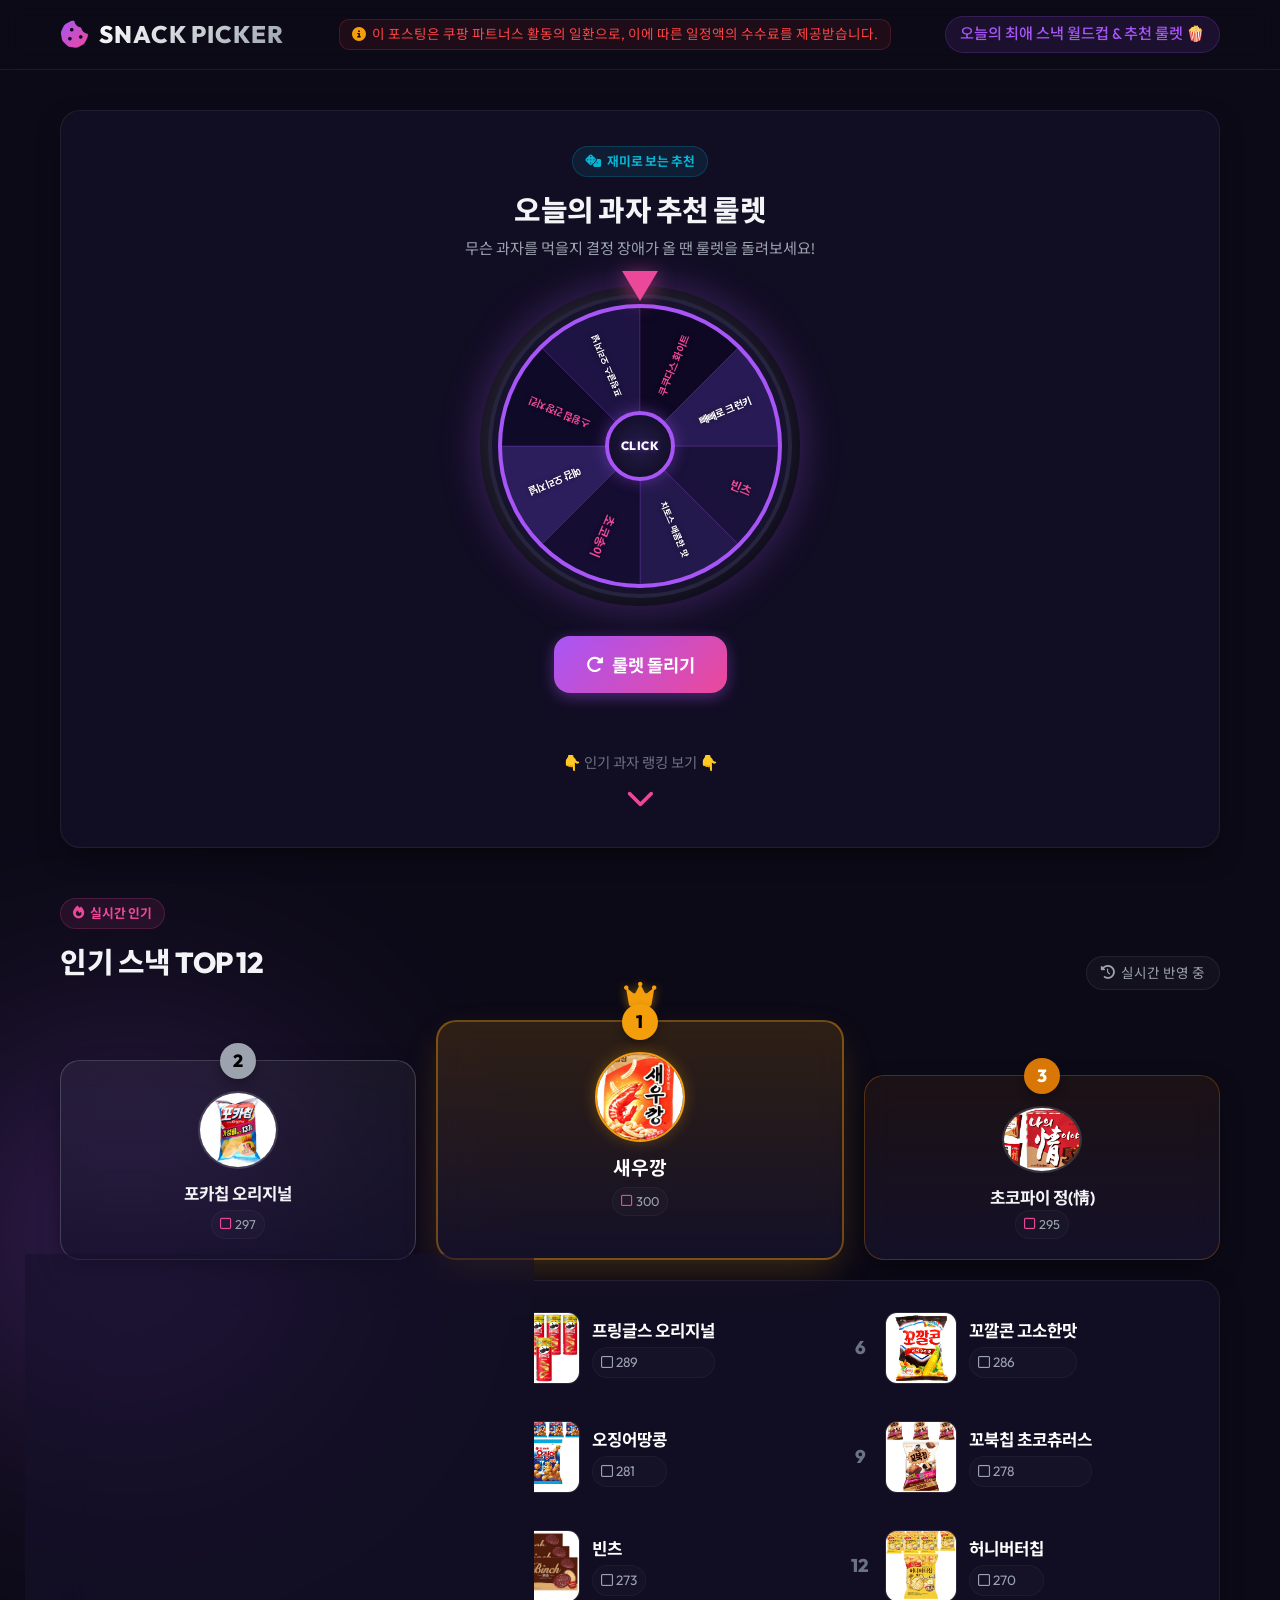
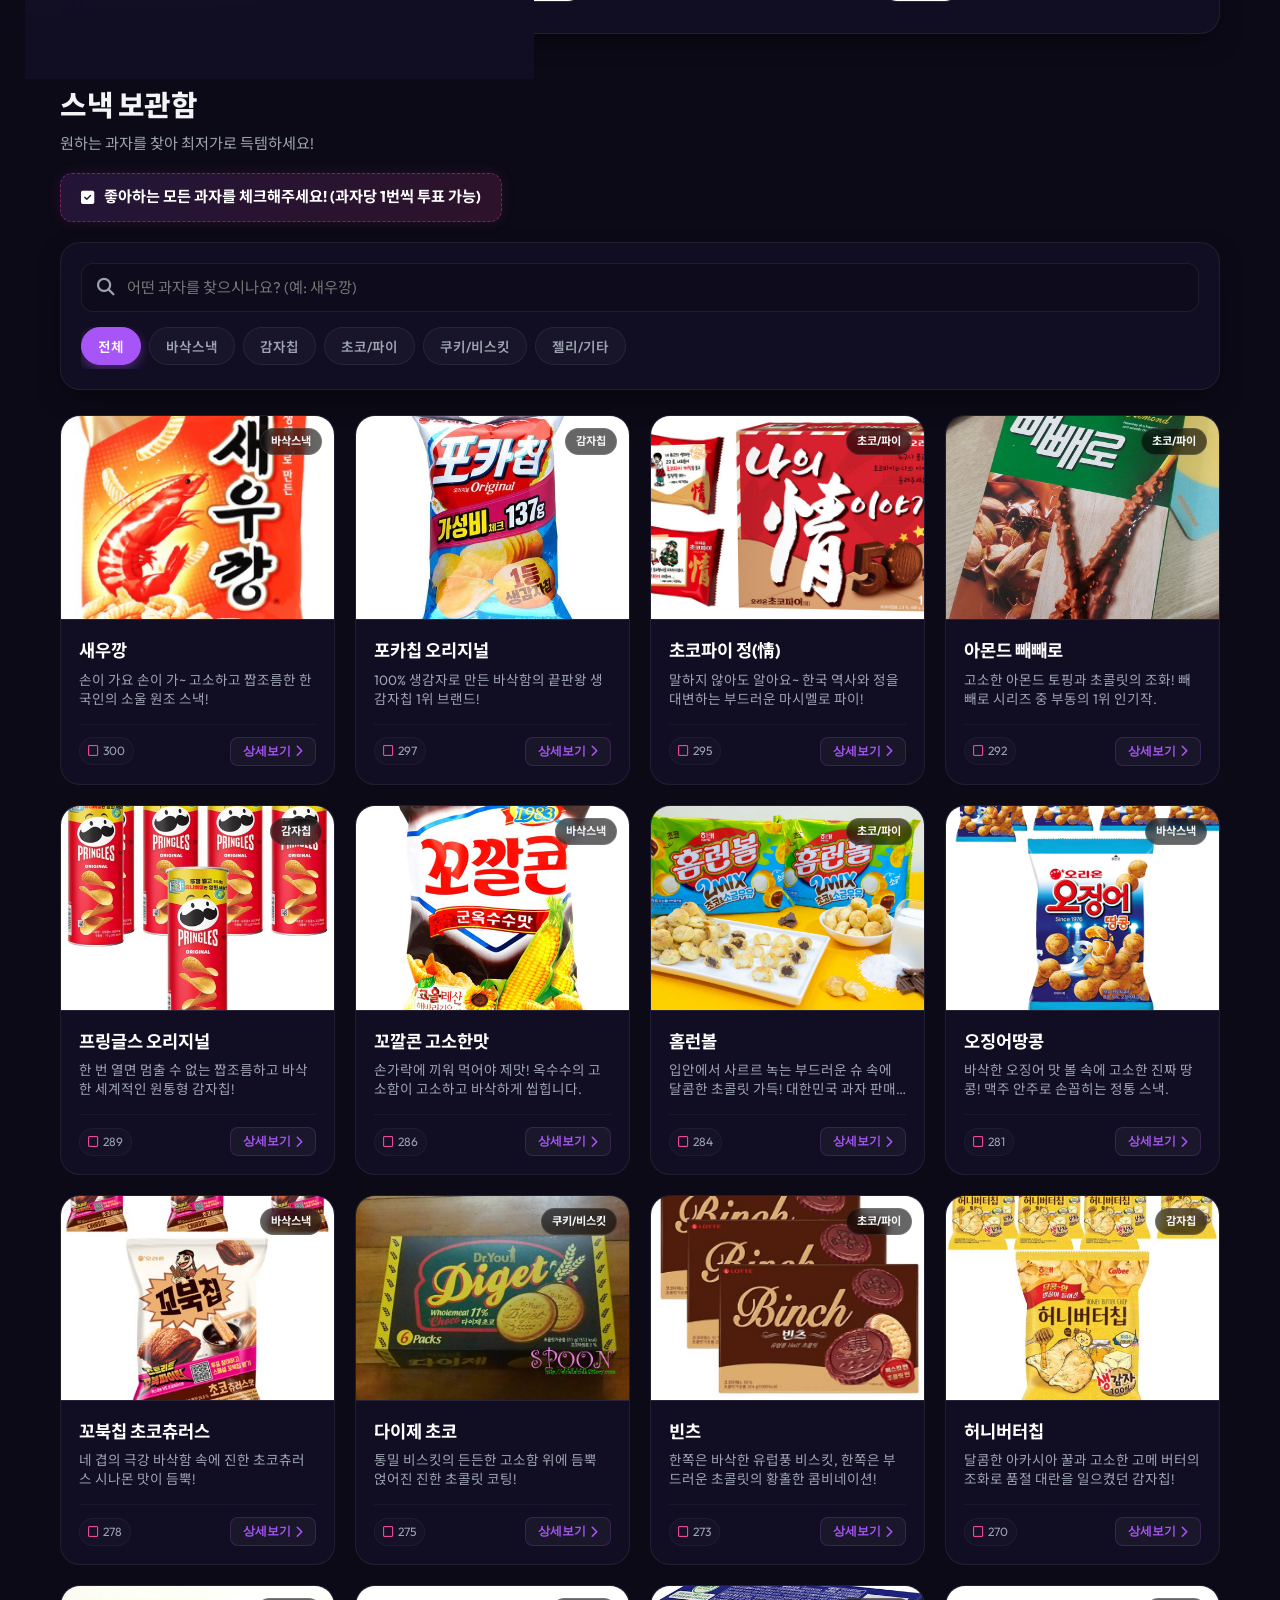
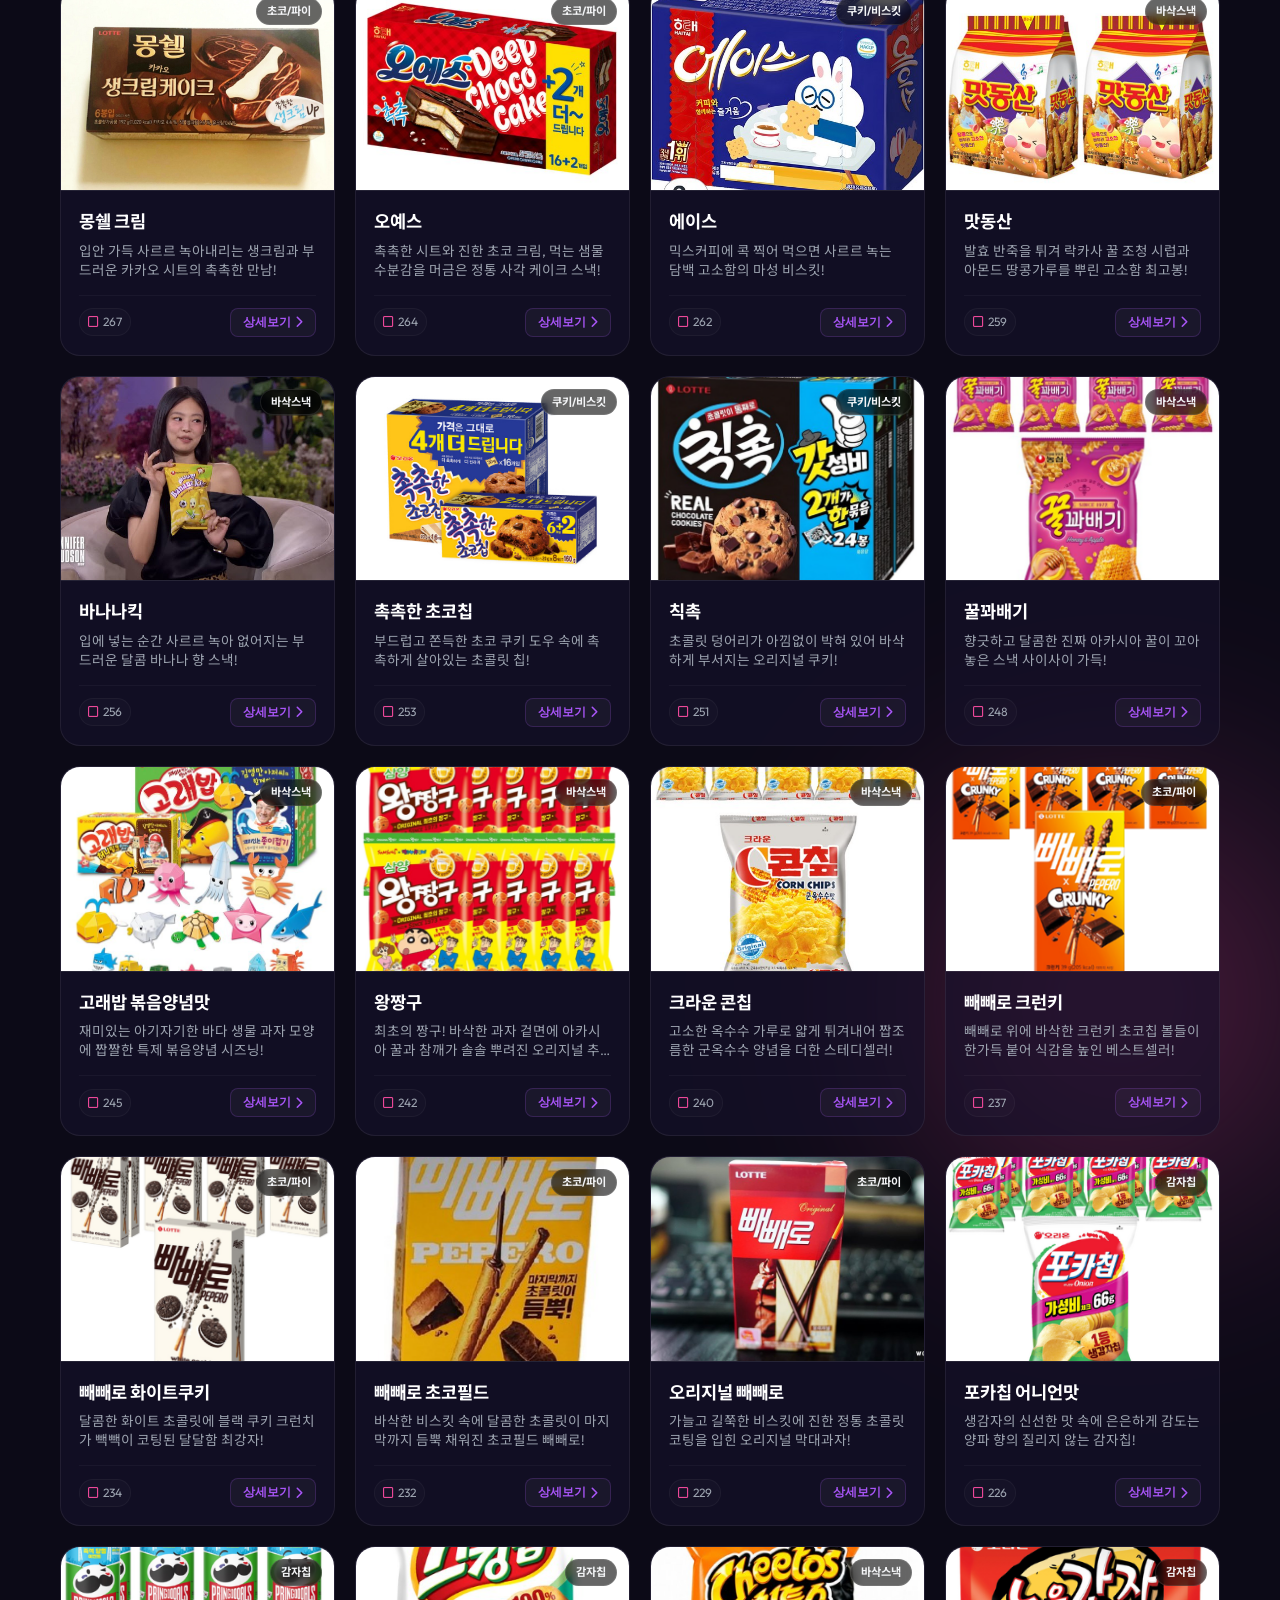
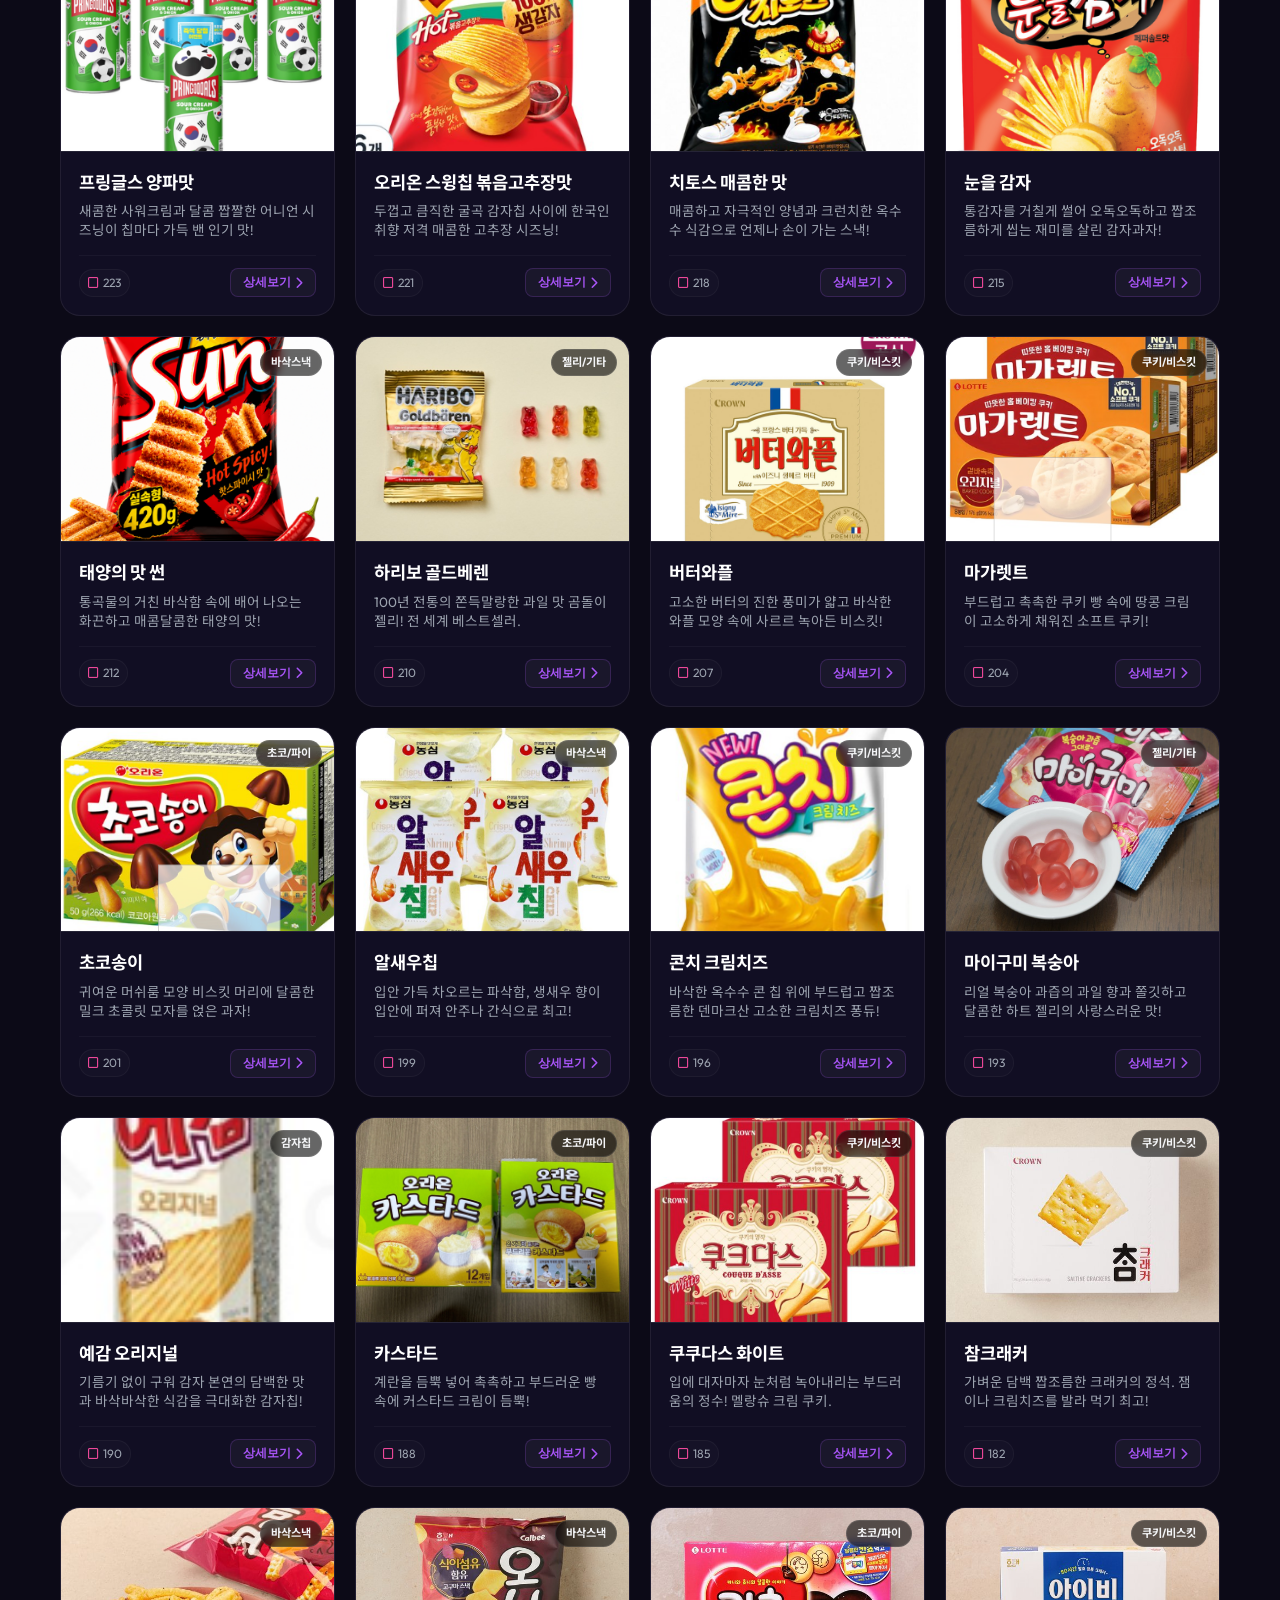
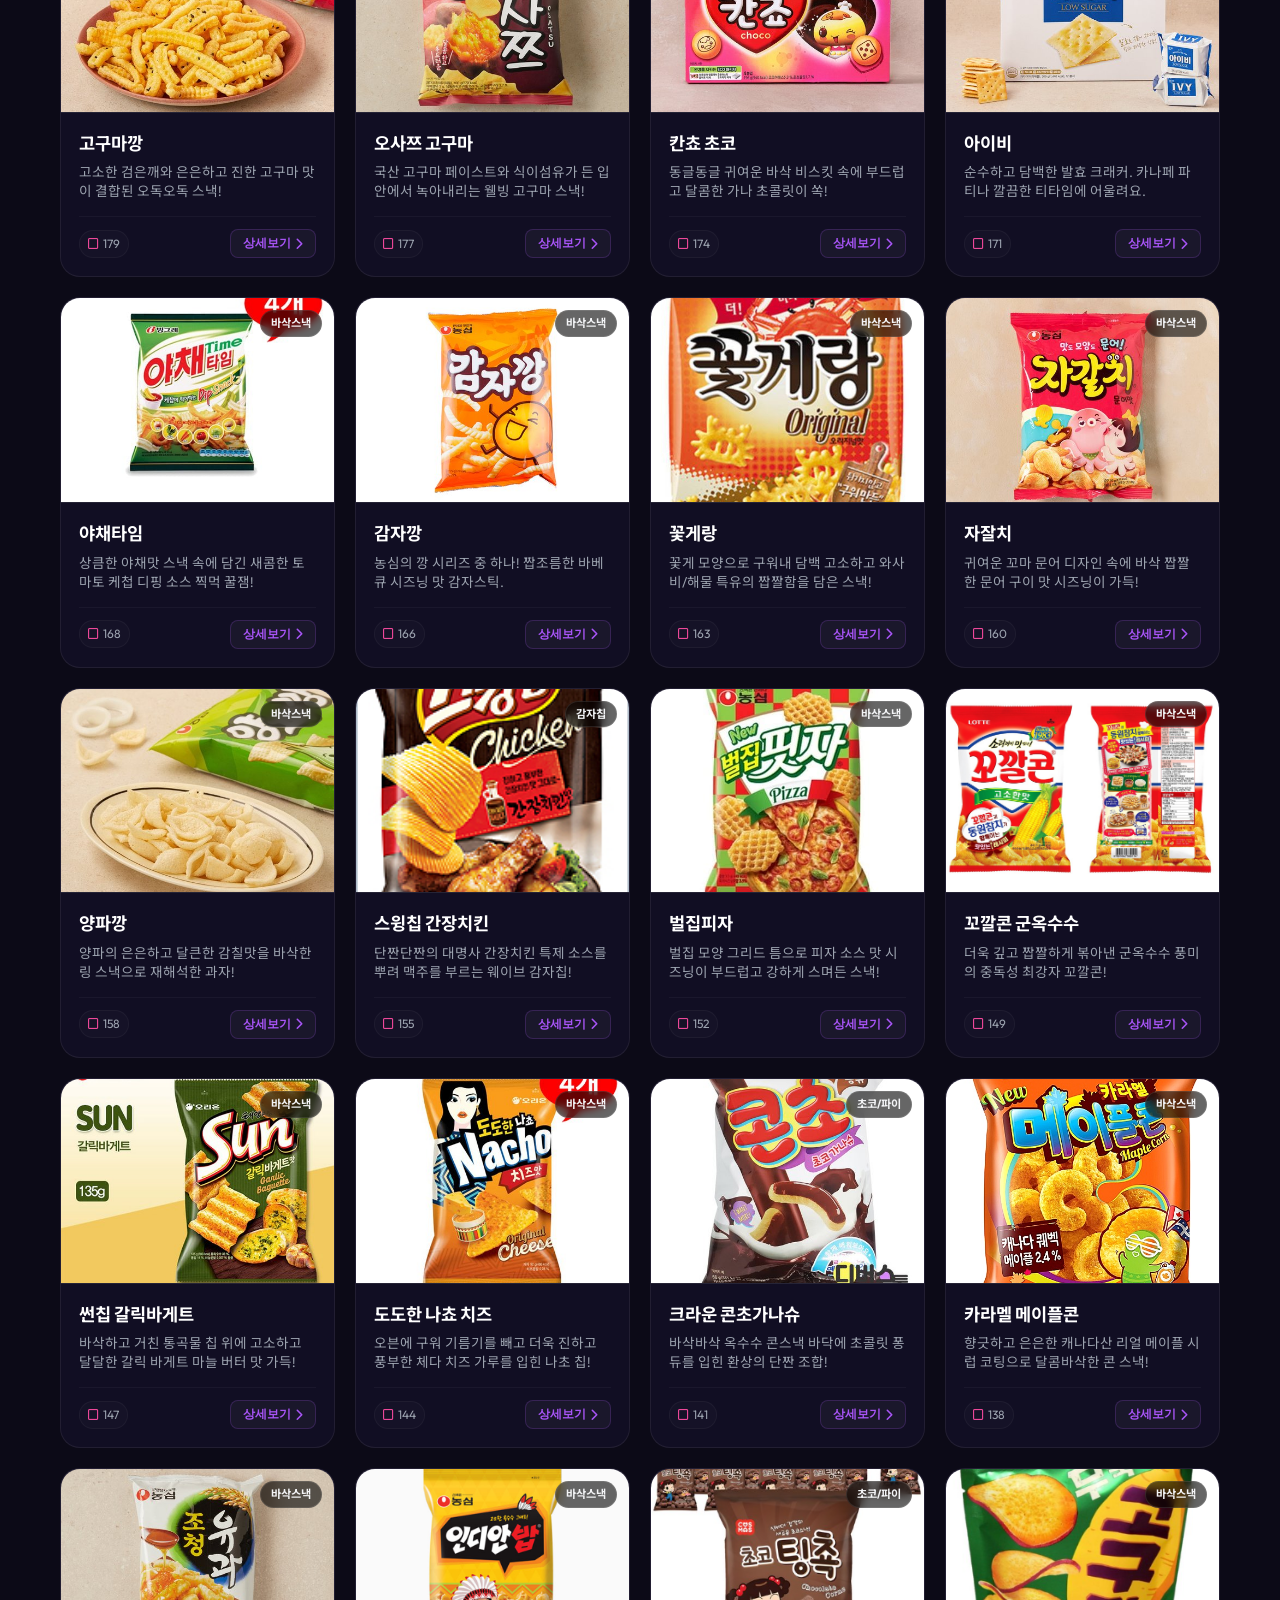
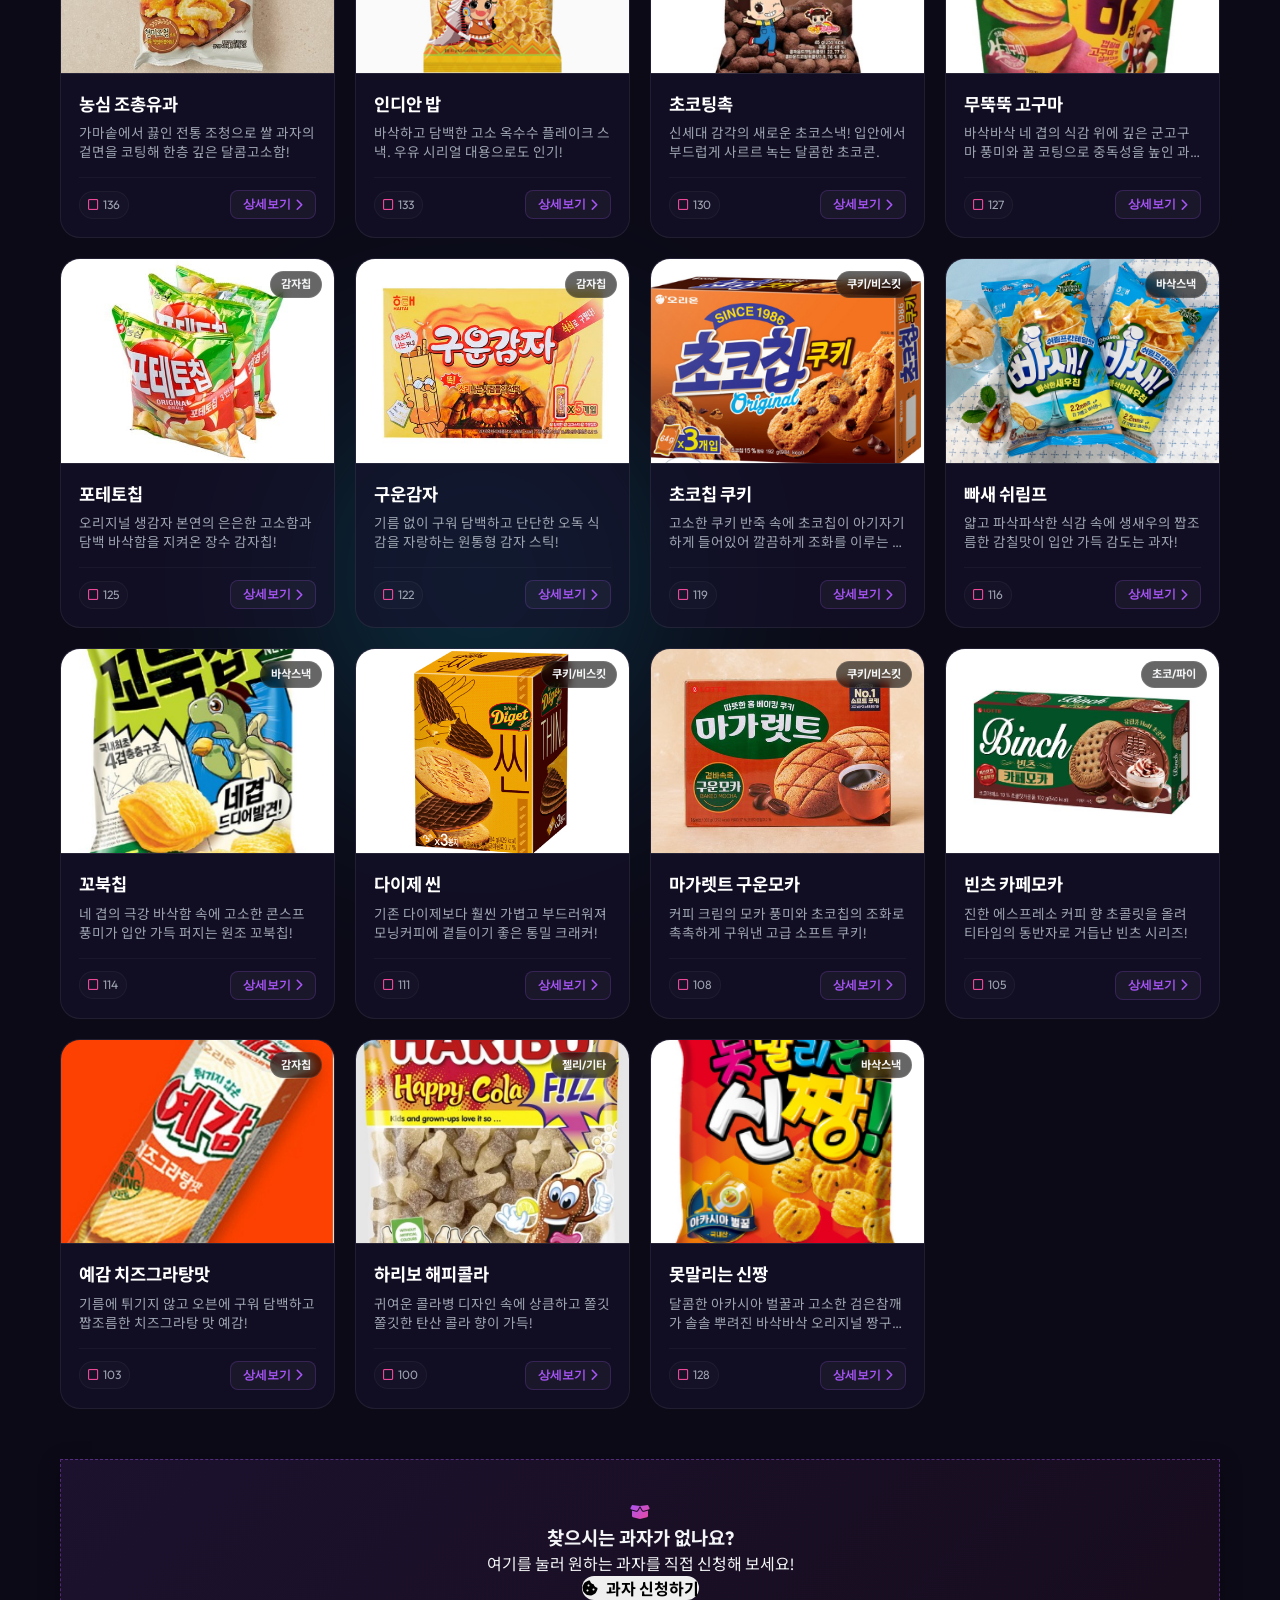
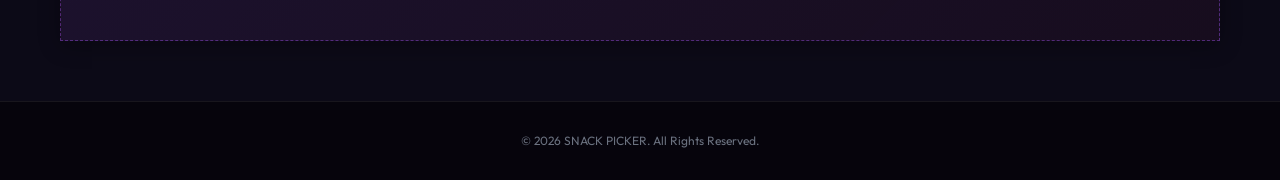
==== commit b1361184: "Change all Coupang disclaimers to red, increase font size" ====
--- a/index.html
+++ b/index.html
@@ -171,7 +171,7 @@
       <button class="modal-close" id="modal-close-btn">&times;</button>
       
       <div class="modal-body">
-        <p style="text-align:center; font-size:0.72rem; color:#ff4444; padding: 10px 16px 0; margin:0; line-height:1.5;">
+        <p style="text-align:center; font-size:0.85rem; color:#ff4444; padding: 10px 16px 0; margin:0; line-height:1.5; font-weight:500;">
           - 이 포스팅은 쿠팡 파트너스 활동의 일환으로, 이에 따른 일정액의 수수료를 제공받습니다. -
         </p>
         <div class="modal-image-wrapper">
--- a/style.css
+++ b/style.css
@@ -1033,9 +1033,10 @@
 }
 
 .modal-disclaimer {
-  font-size: 0.7rem;
-  color: var(--text-dim);
+  font-size: 0.85rem;
+  color: #ff4444;
   text-align: center;
+  font-weight: 500;
 }
 
 /* --- FOOTER STYLING --- */
@@ -1049,7 +1050,7 @@
 
 .disclaimer {
   font-size: 0.8rem;
-  color: var(--text-muted);
+  color: #ff4444;
   max-width: 600px;
   margin: 0 auto 12px auto;
   line-height: 1.6;
@@ -1058,8 +1059,8 @@
   justify-content: center;
   gap: 6px;
   padding: 8px 16px;
-  background: rgba(245, 158, 11, 0.05);
-  border: 1px solid rgba(245, 158, 11, 0.15);
+  background: rgba(255, 68, 68, 0.05);
+  border: 1px solid rgba(255, 68, 68, 0.2);
   border-radius: 10px;
 }
 
@@ -1599,8 +1600,9 @@
   margin: 0;
   padding: 4px 12px;
   font-size: 0.85rem;
-  background: rgba(245, 158, 11, 0.1);
-  border: 1px solid rgba(245, 158, 11, 0.2);
+  color: #ff4444;
+  background: rgba(255, 68, 68, 0.08);
+  border: 1px solid rgba(255, 68, 68, 0.2);
   white-space: nowrap;
 }
 
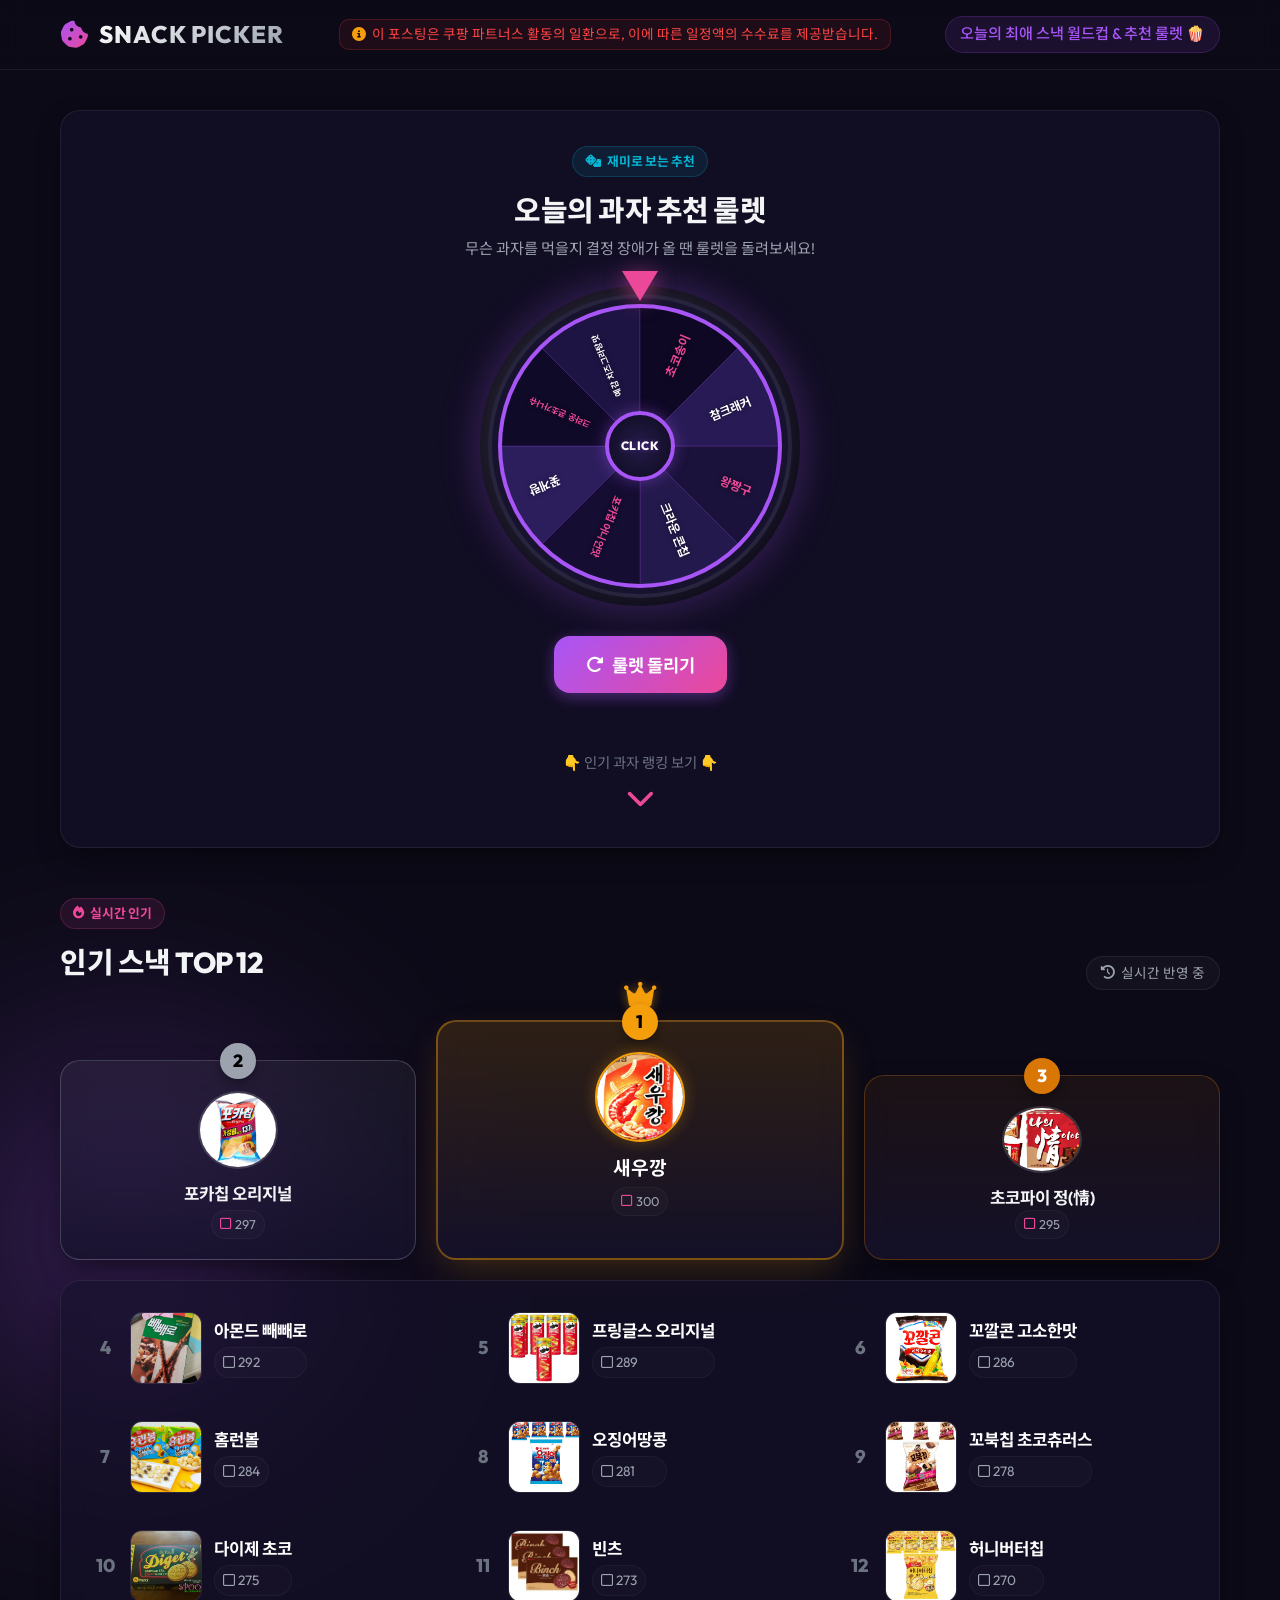
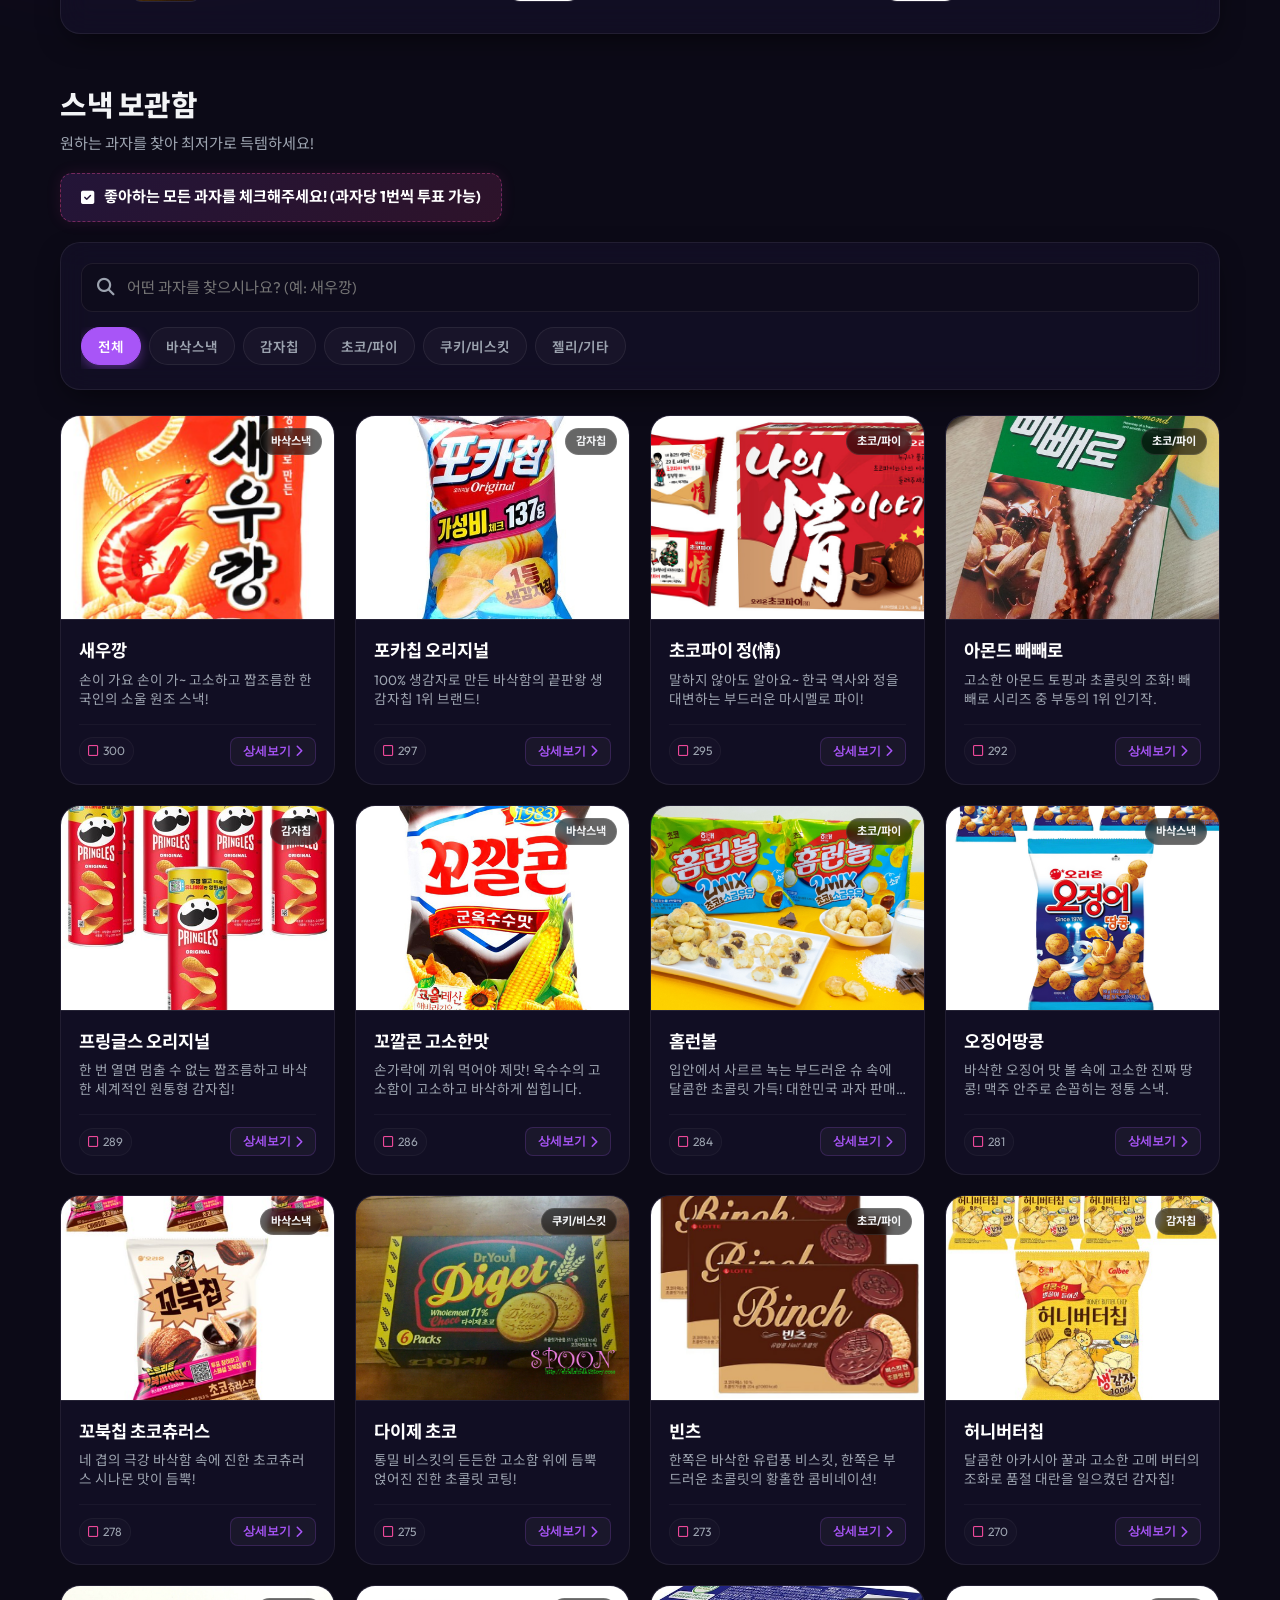
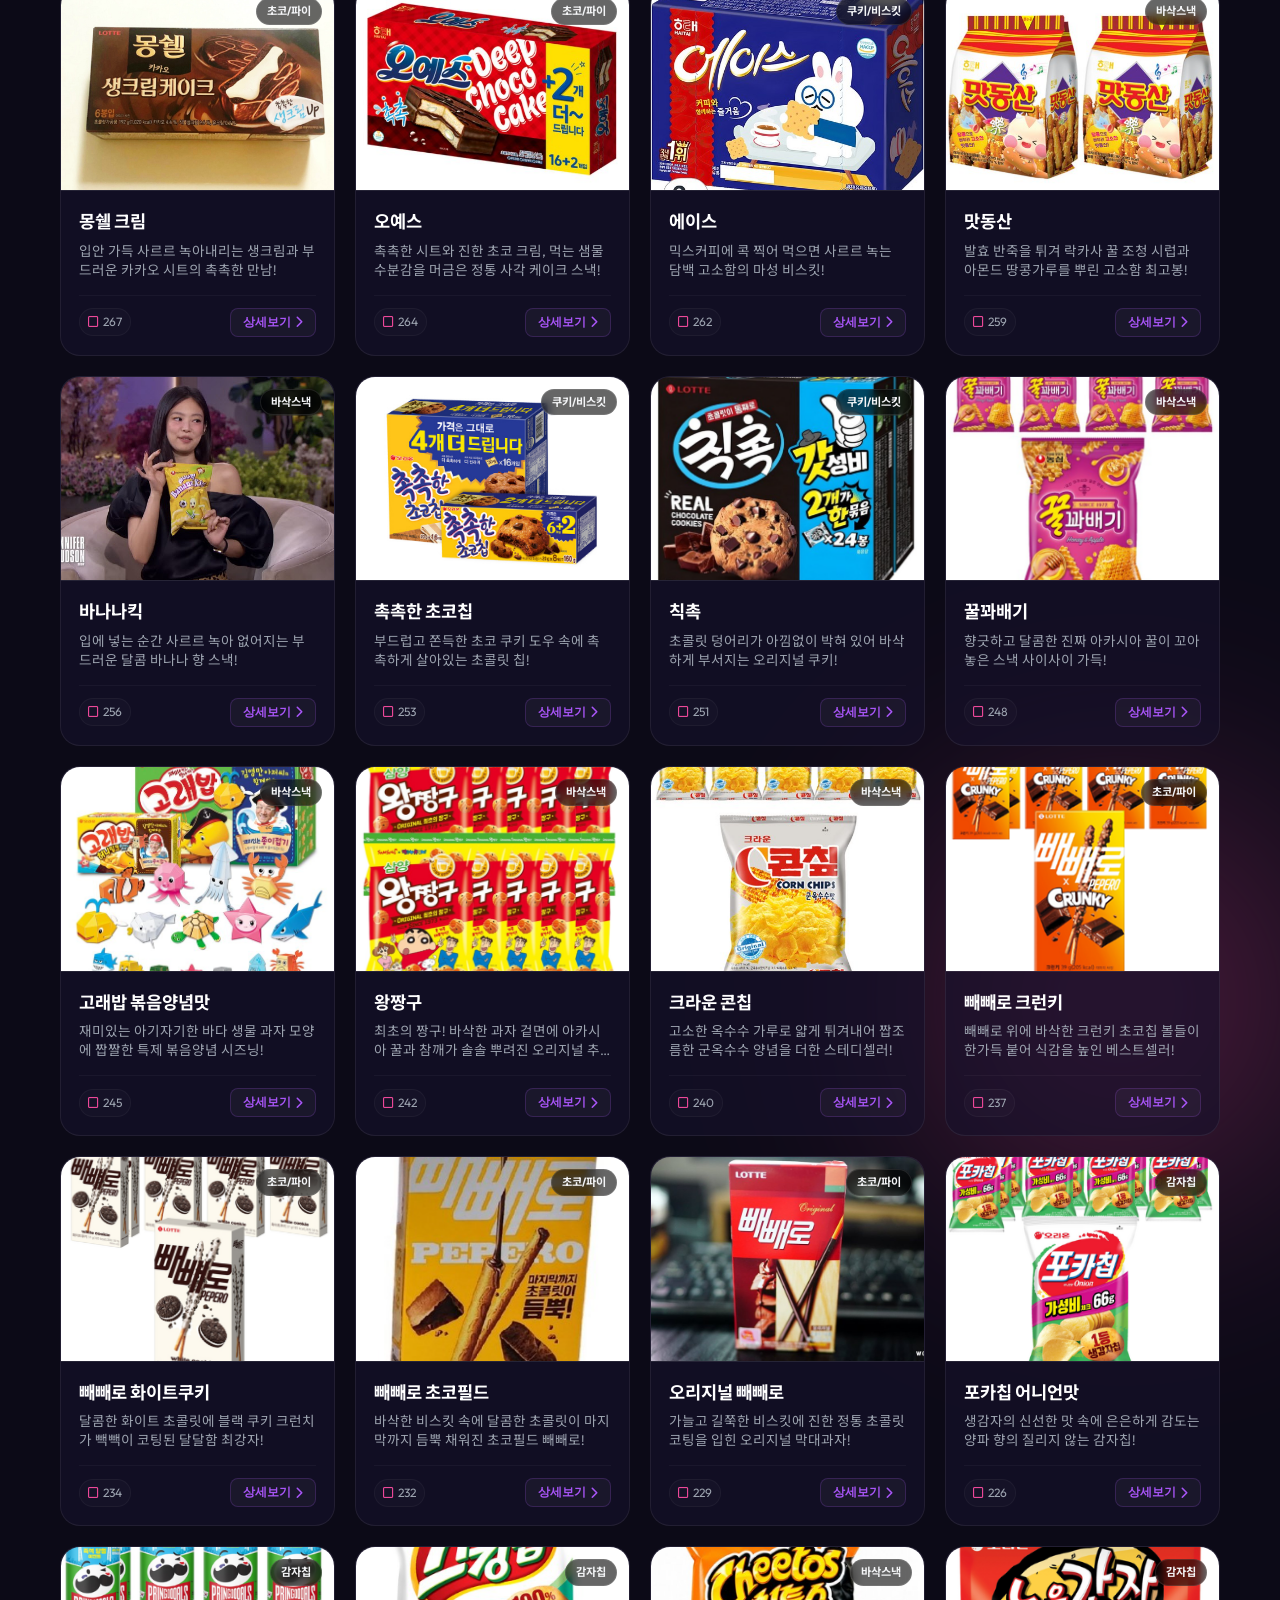
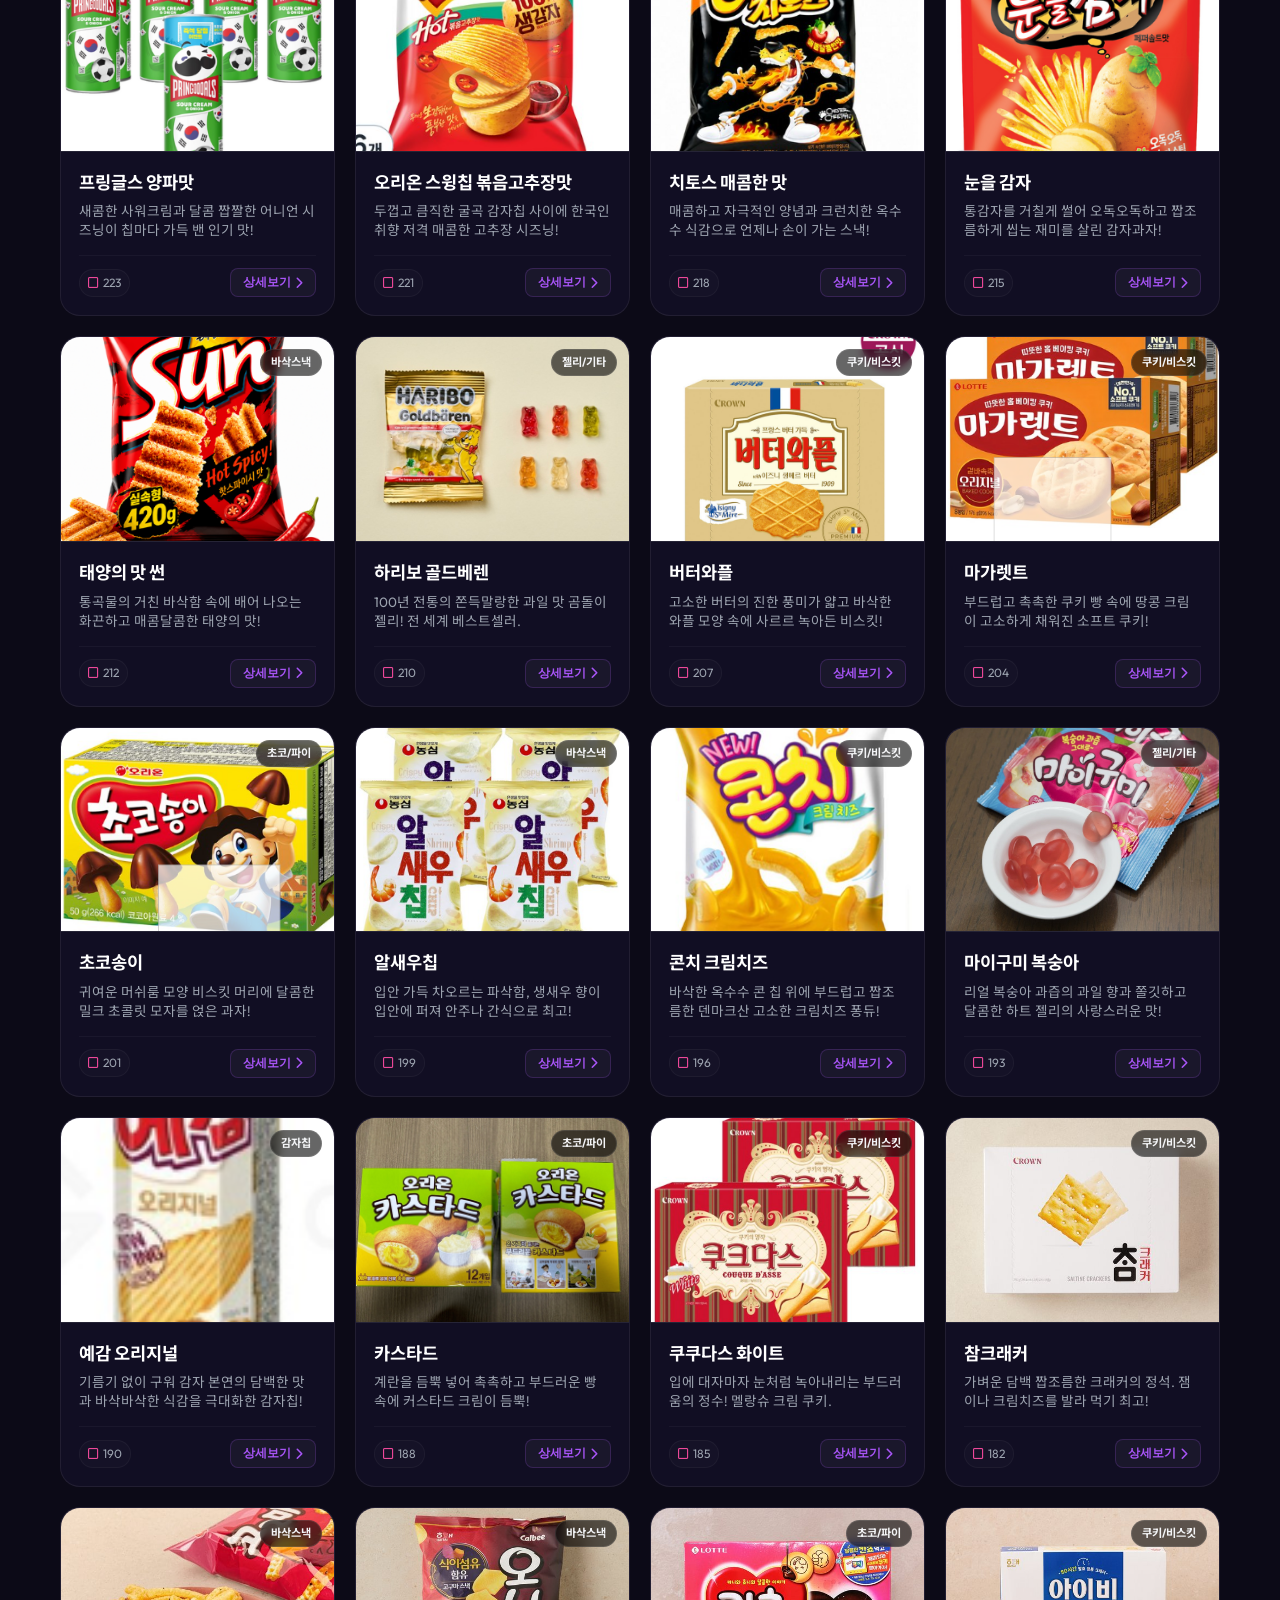
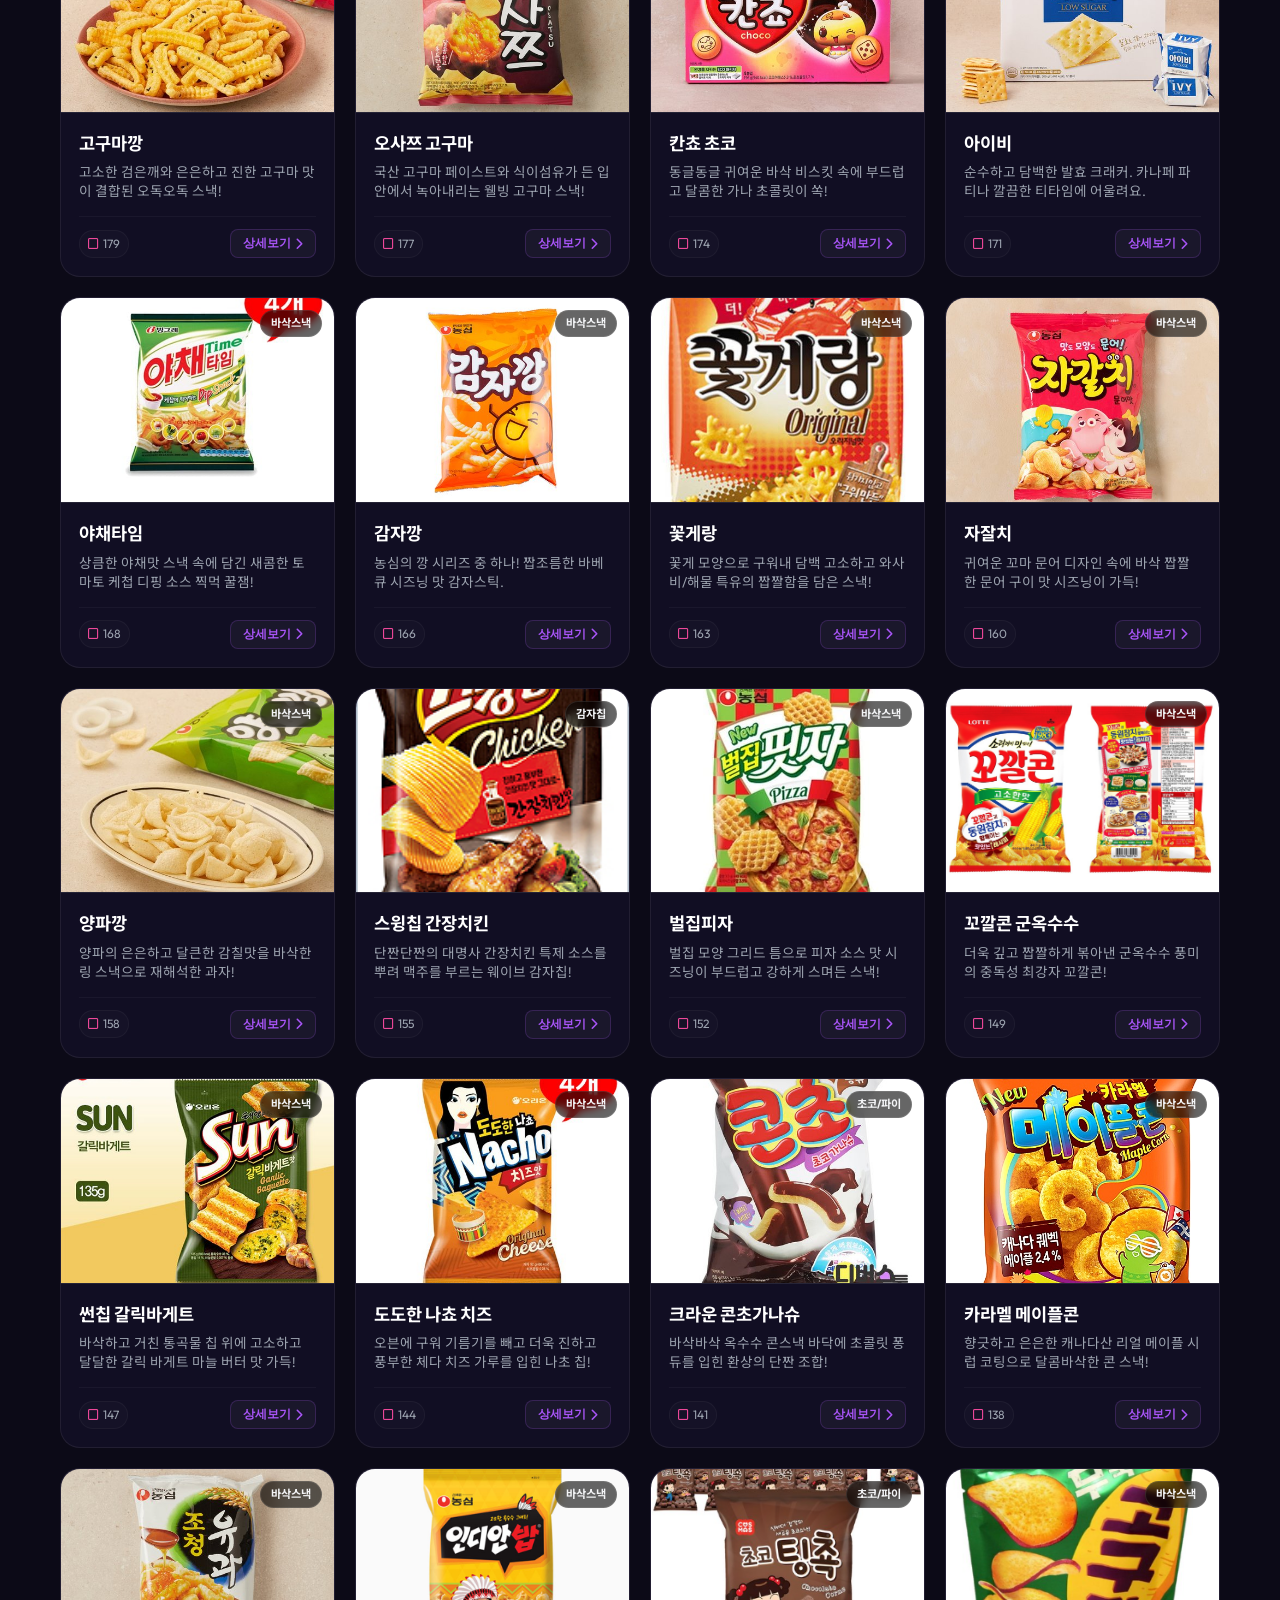
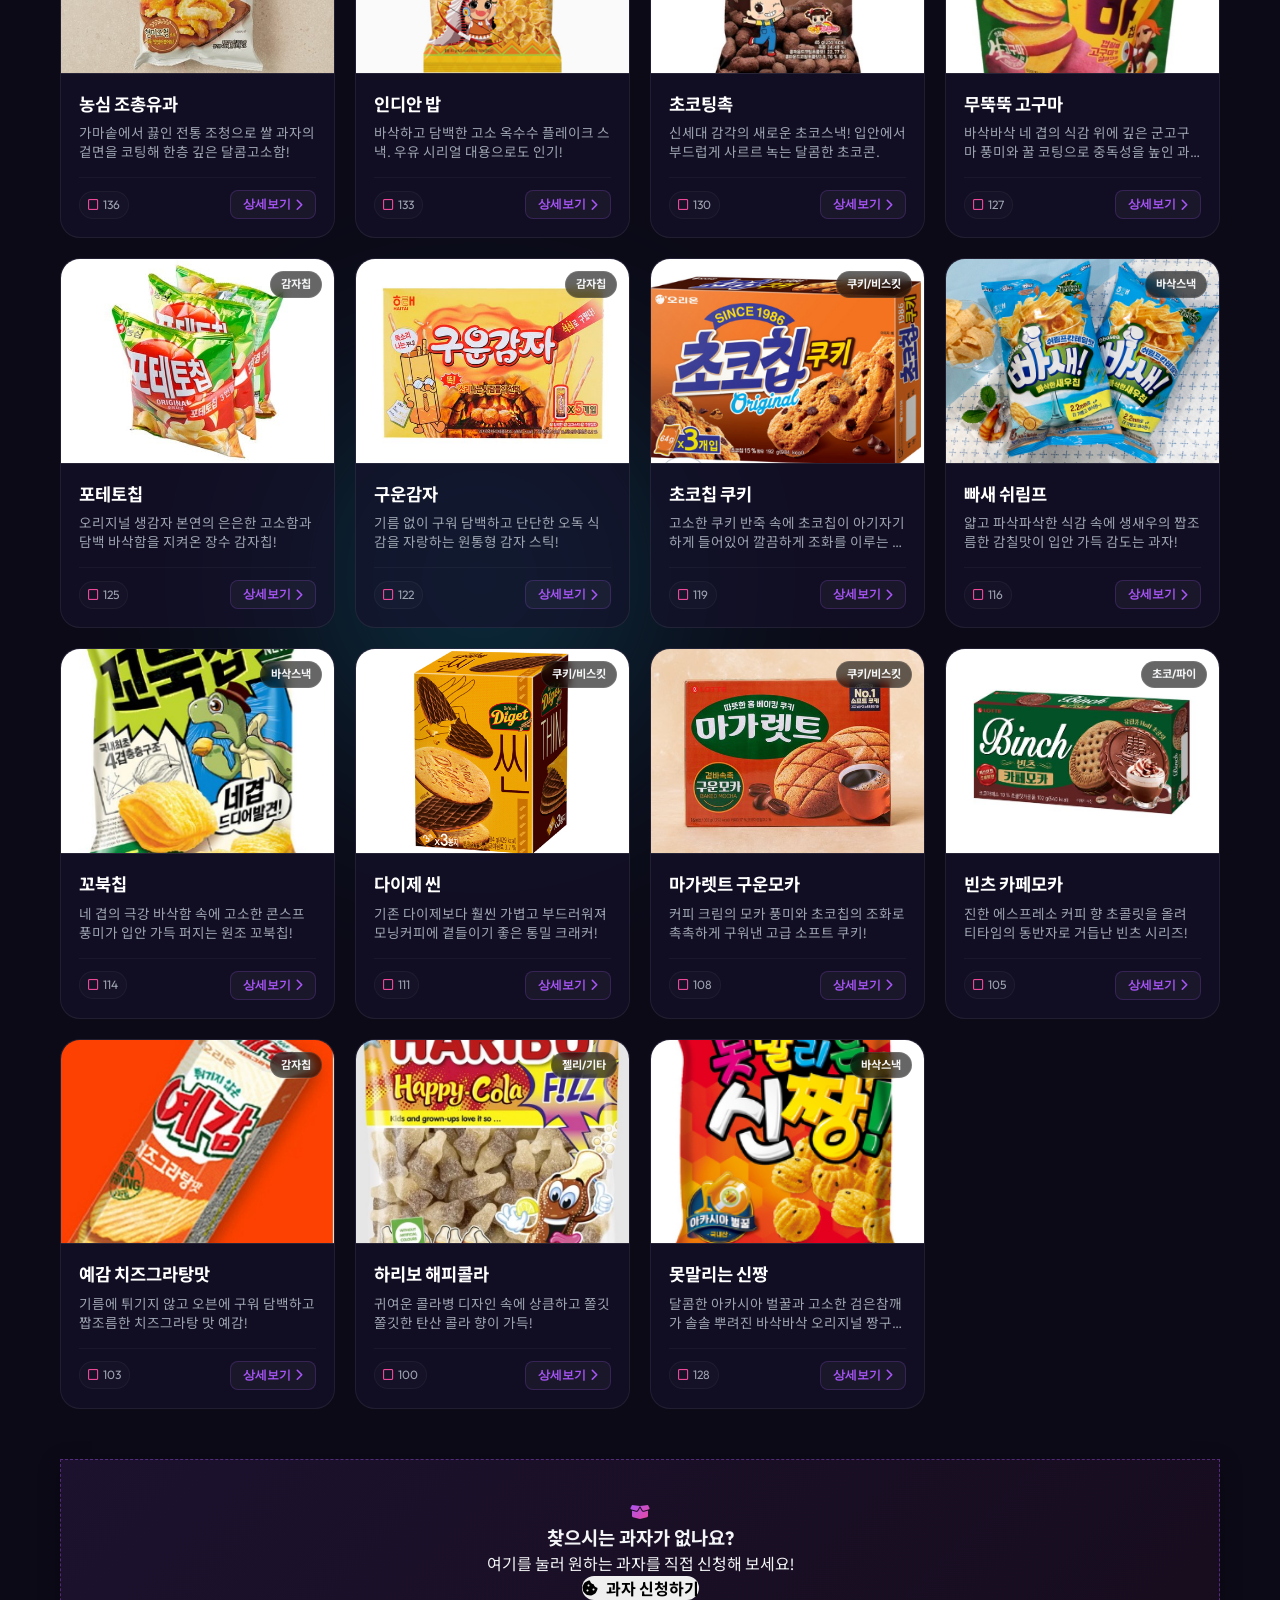
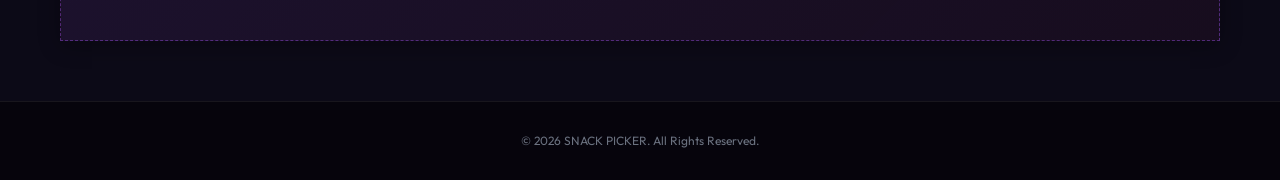
==== commit 25542dd8: "Increase Coupang disclaimer font size to 1.1rem bold" ====
--- a/index.html
+++ b/index.html
@@ -171,7 +171,7 @@
       <button class="modal-close" id="modal-close-btn">&times;</button>
       
       <div class="modal-body">
-        <p style="text-align:center; font-size:0.85rem; color:#ff4444; padding: 10px 16px 0; margin:0; line-height:1.5; font-weight:500;">
+        <p style="text-align:center; font-size:1.1rem; color:#ff4444; padding: 10px 16px 0; margin:0; line-height:1.5; font-weight:700;">
           - 이 포스팅은 쿠팡 파트너스 활동의 일환으로, 이에 따른 일정액의 수수료를 제공받습니다. -
         </p>
         <div class="modal-image-wrapper">
--- a/style.css
+++ b/style.css
@@ -1033,10 +1033,10 @@
 }
 
 .modal-disclaimer {
-  font-size: 0.85rem;
+  font-size: 1.1rem;
   color: #ff4444;
   text-align: center;
-  font-weight: 500;
+  font-weight: 700;
 }
 
 /* --- FOOTER STYLING --- */
